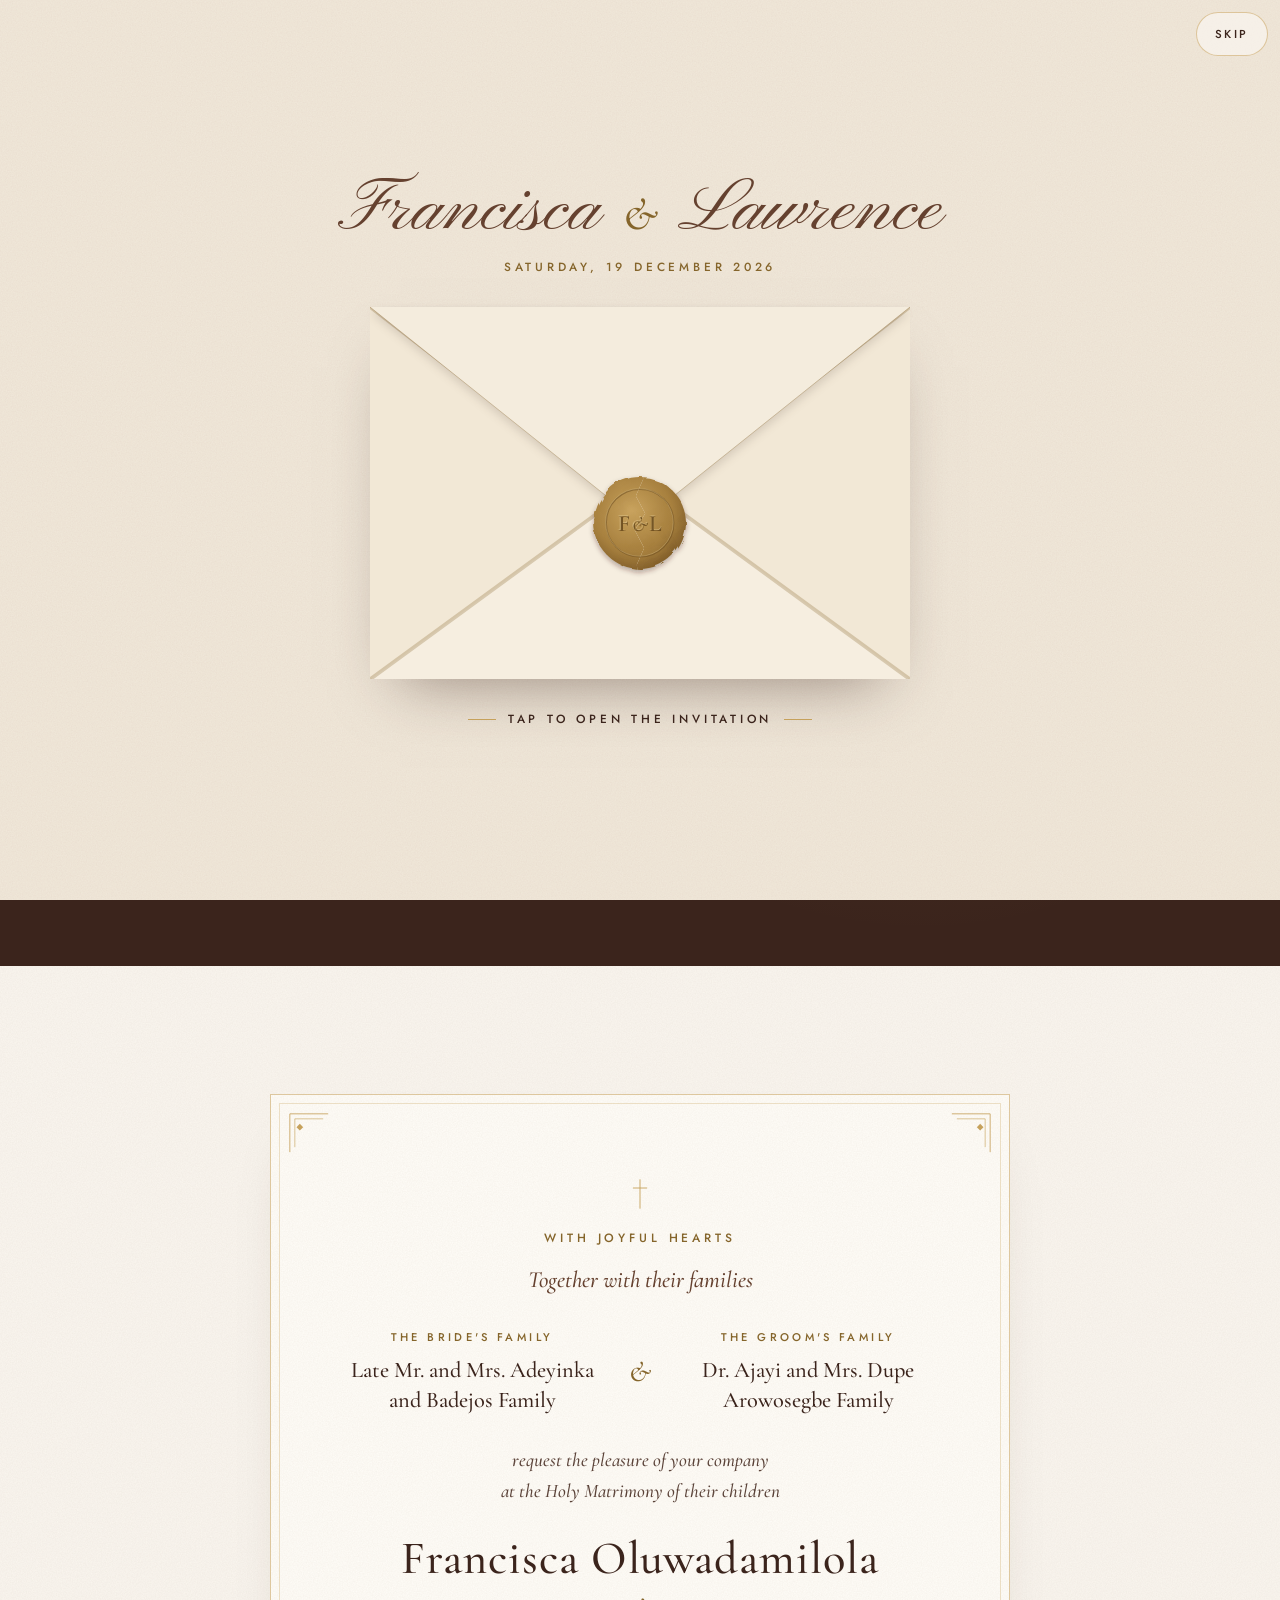
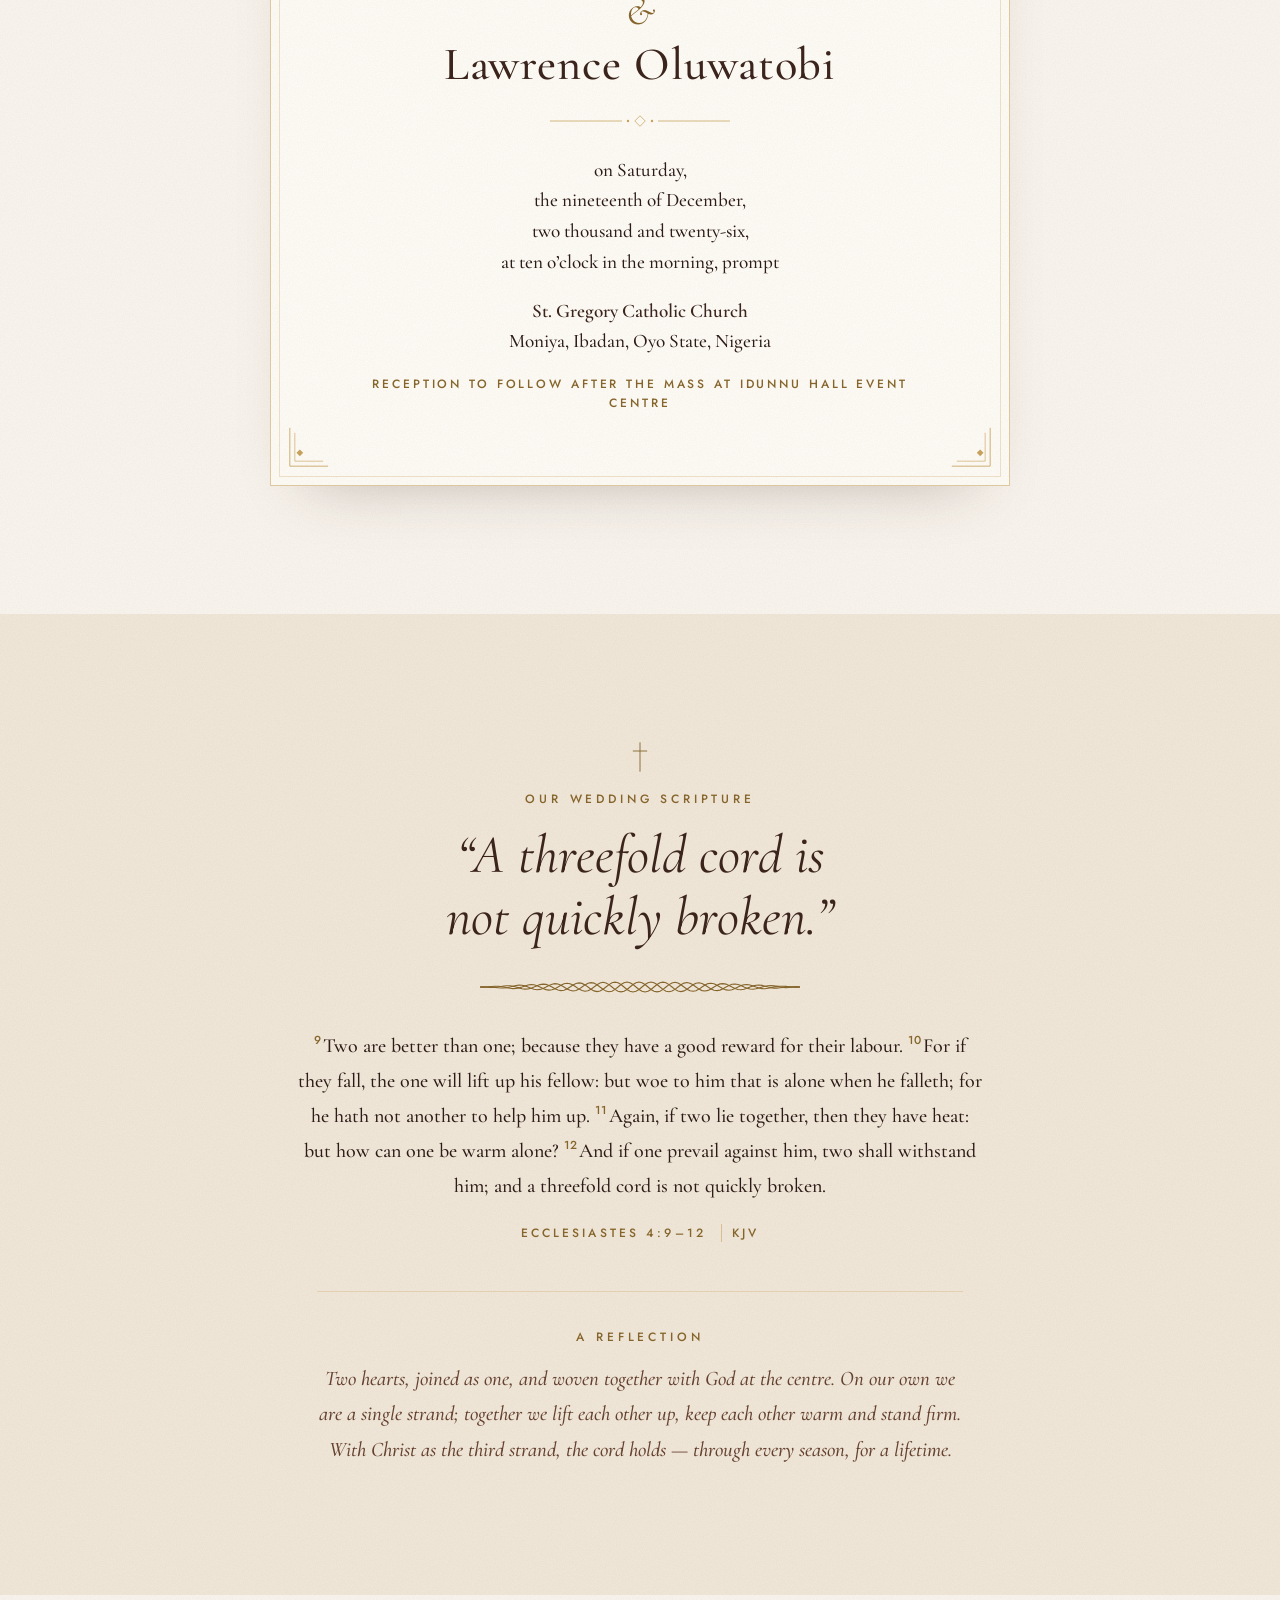
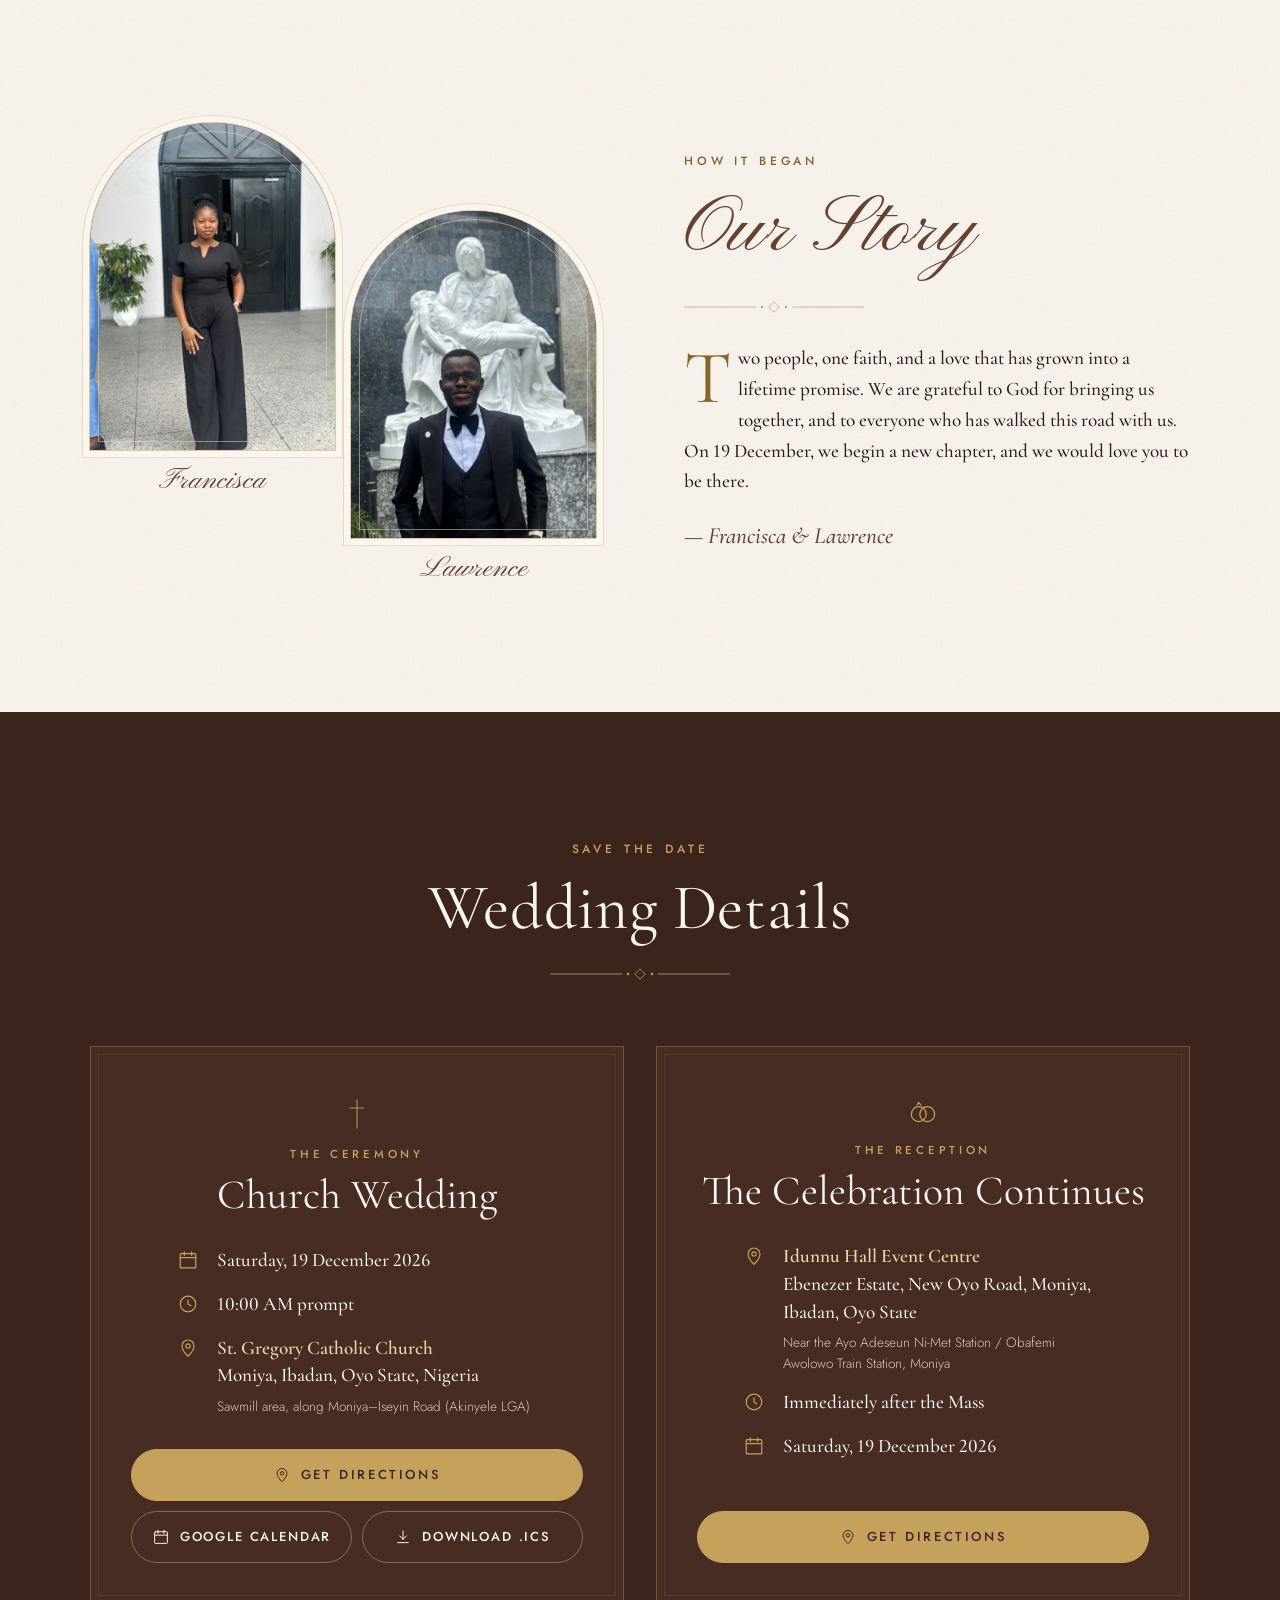
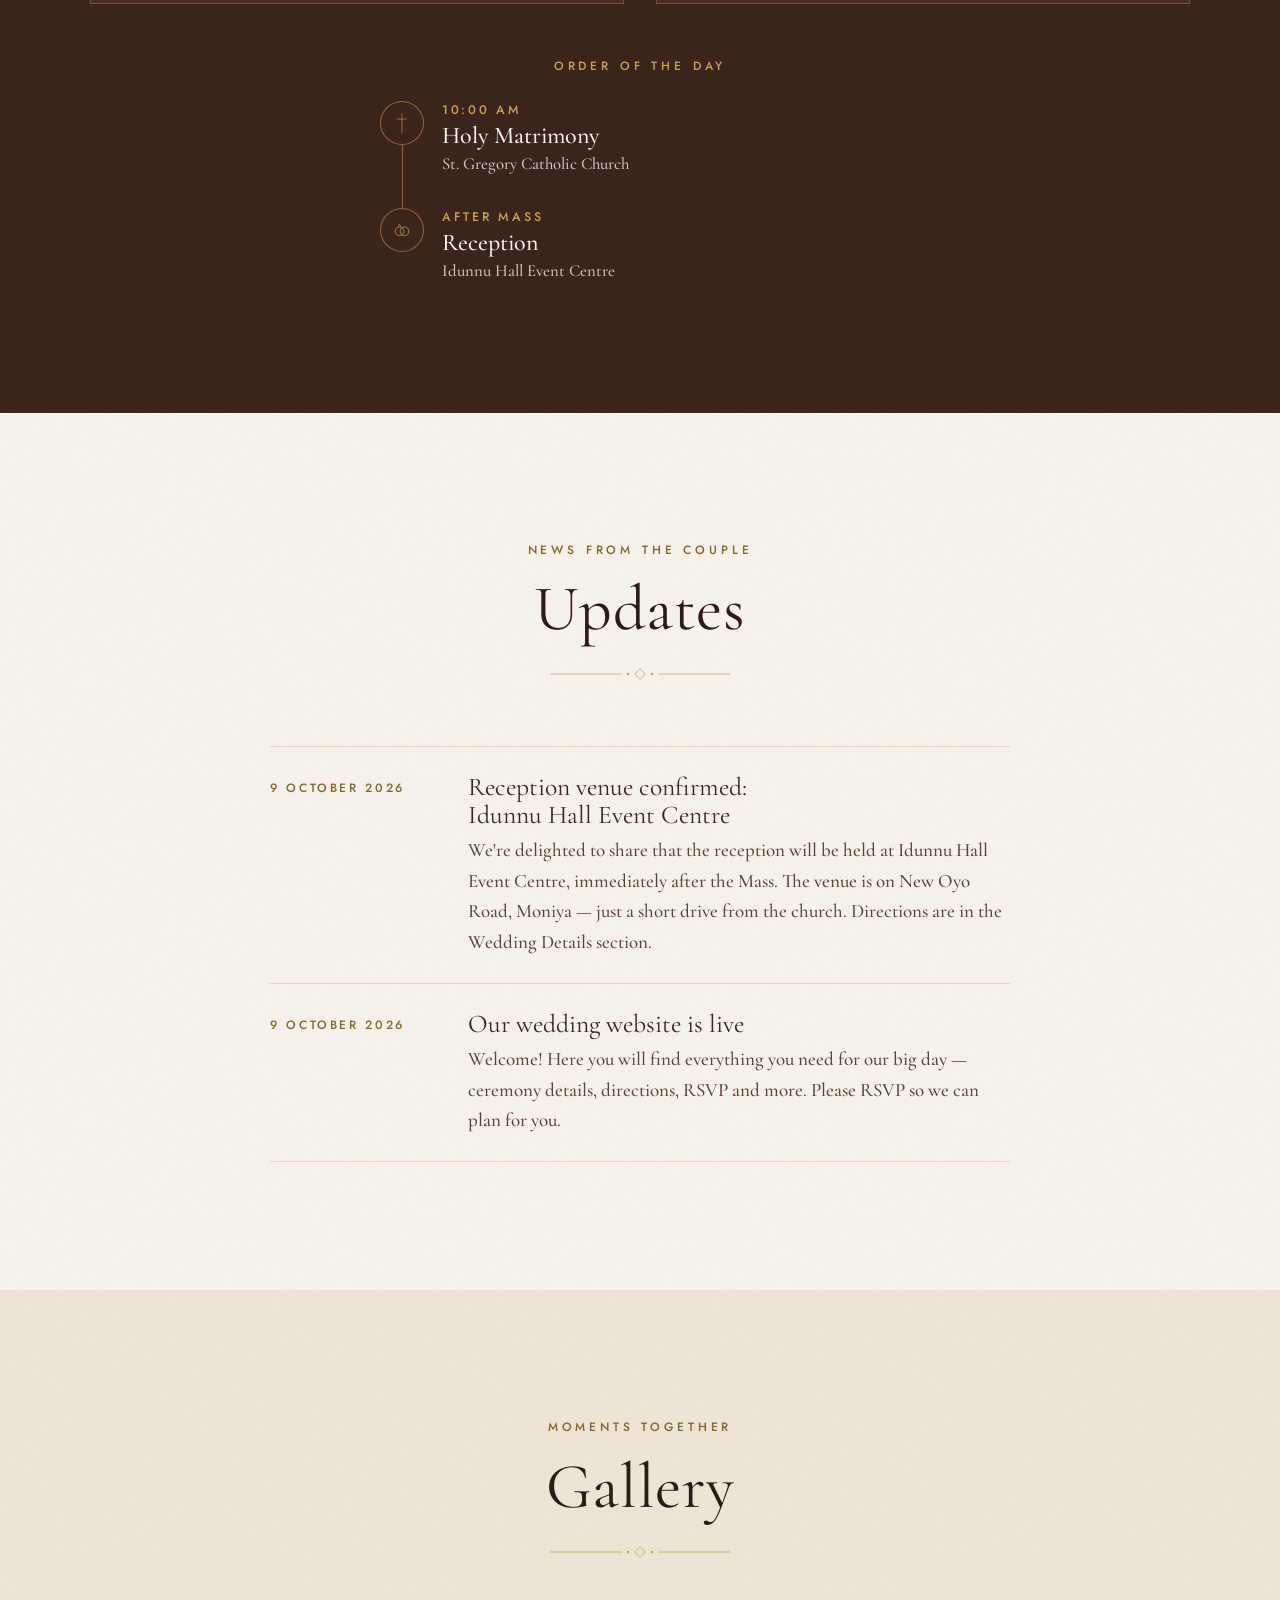
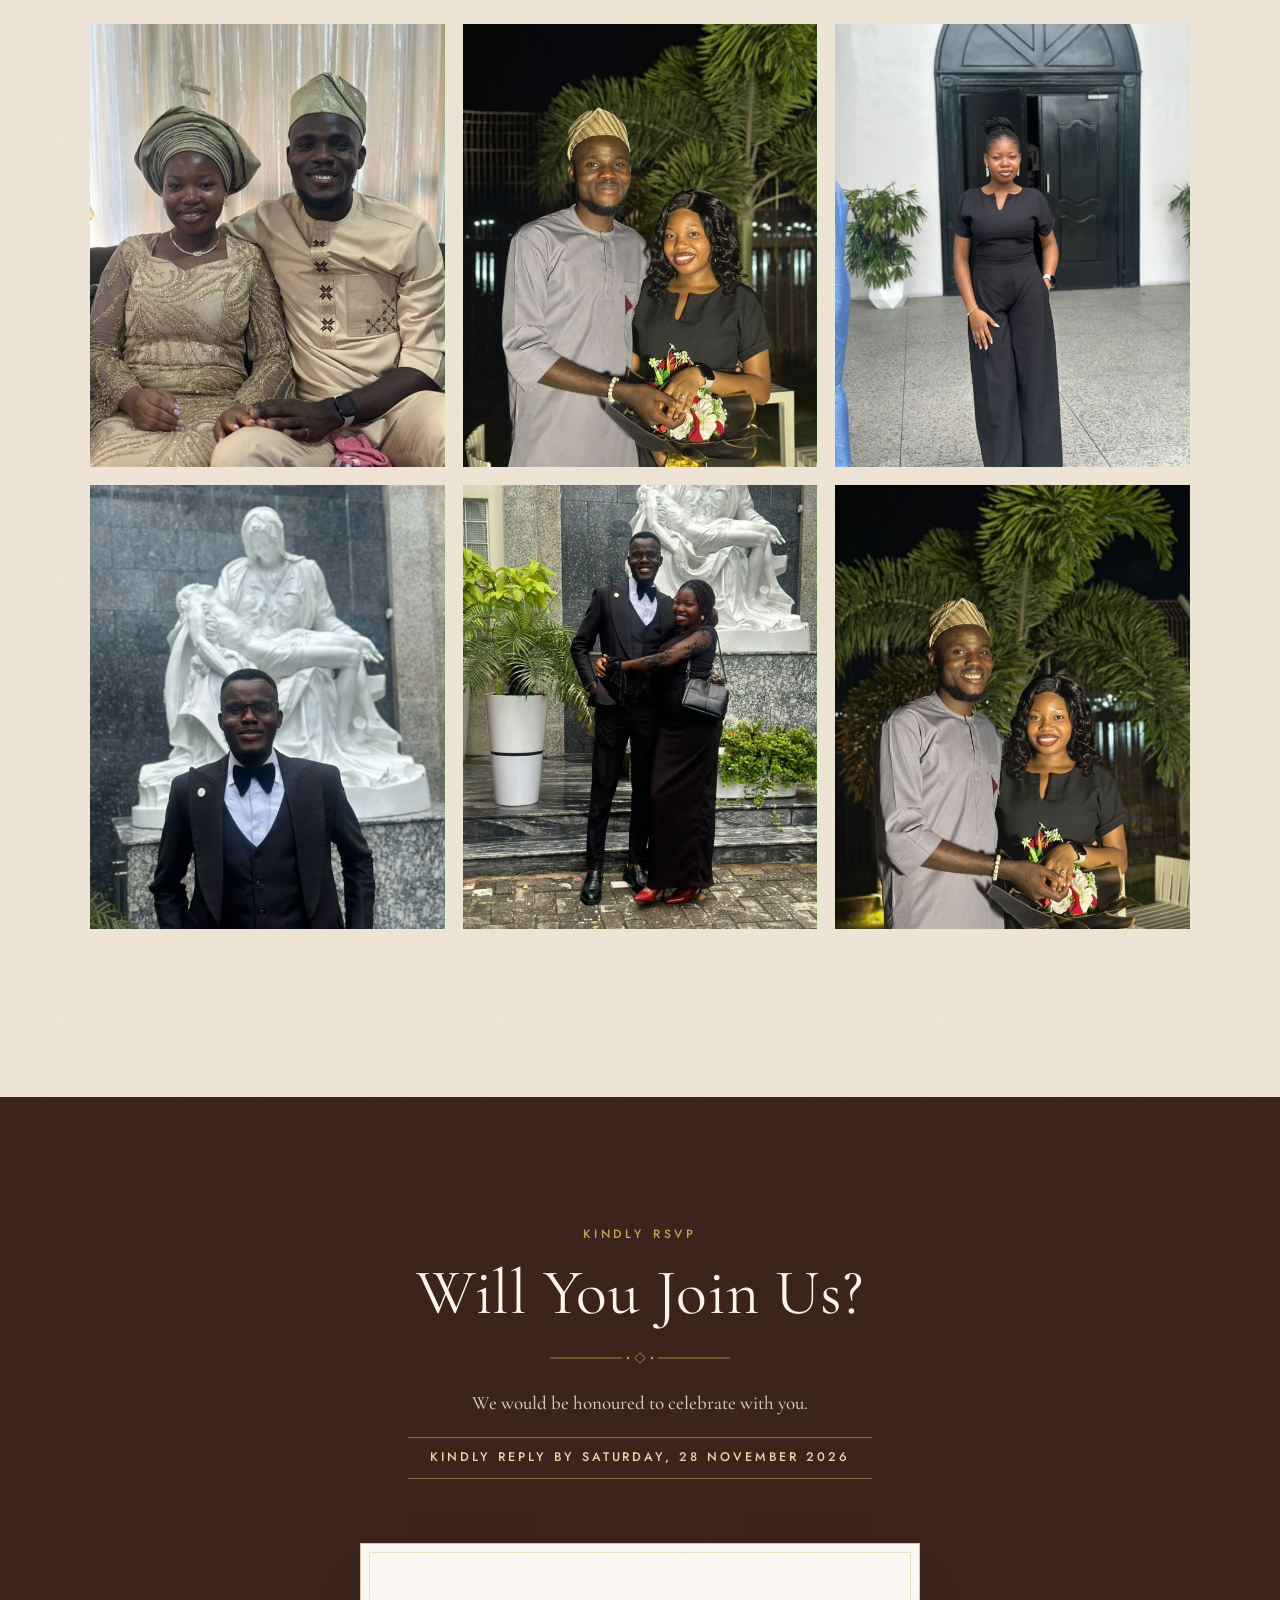
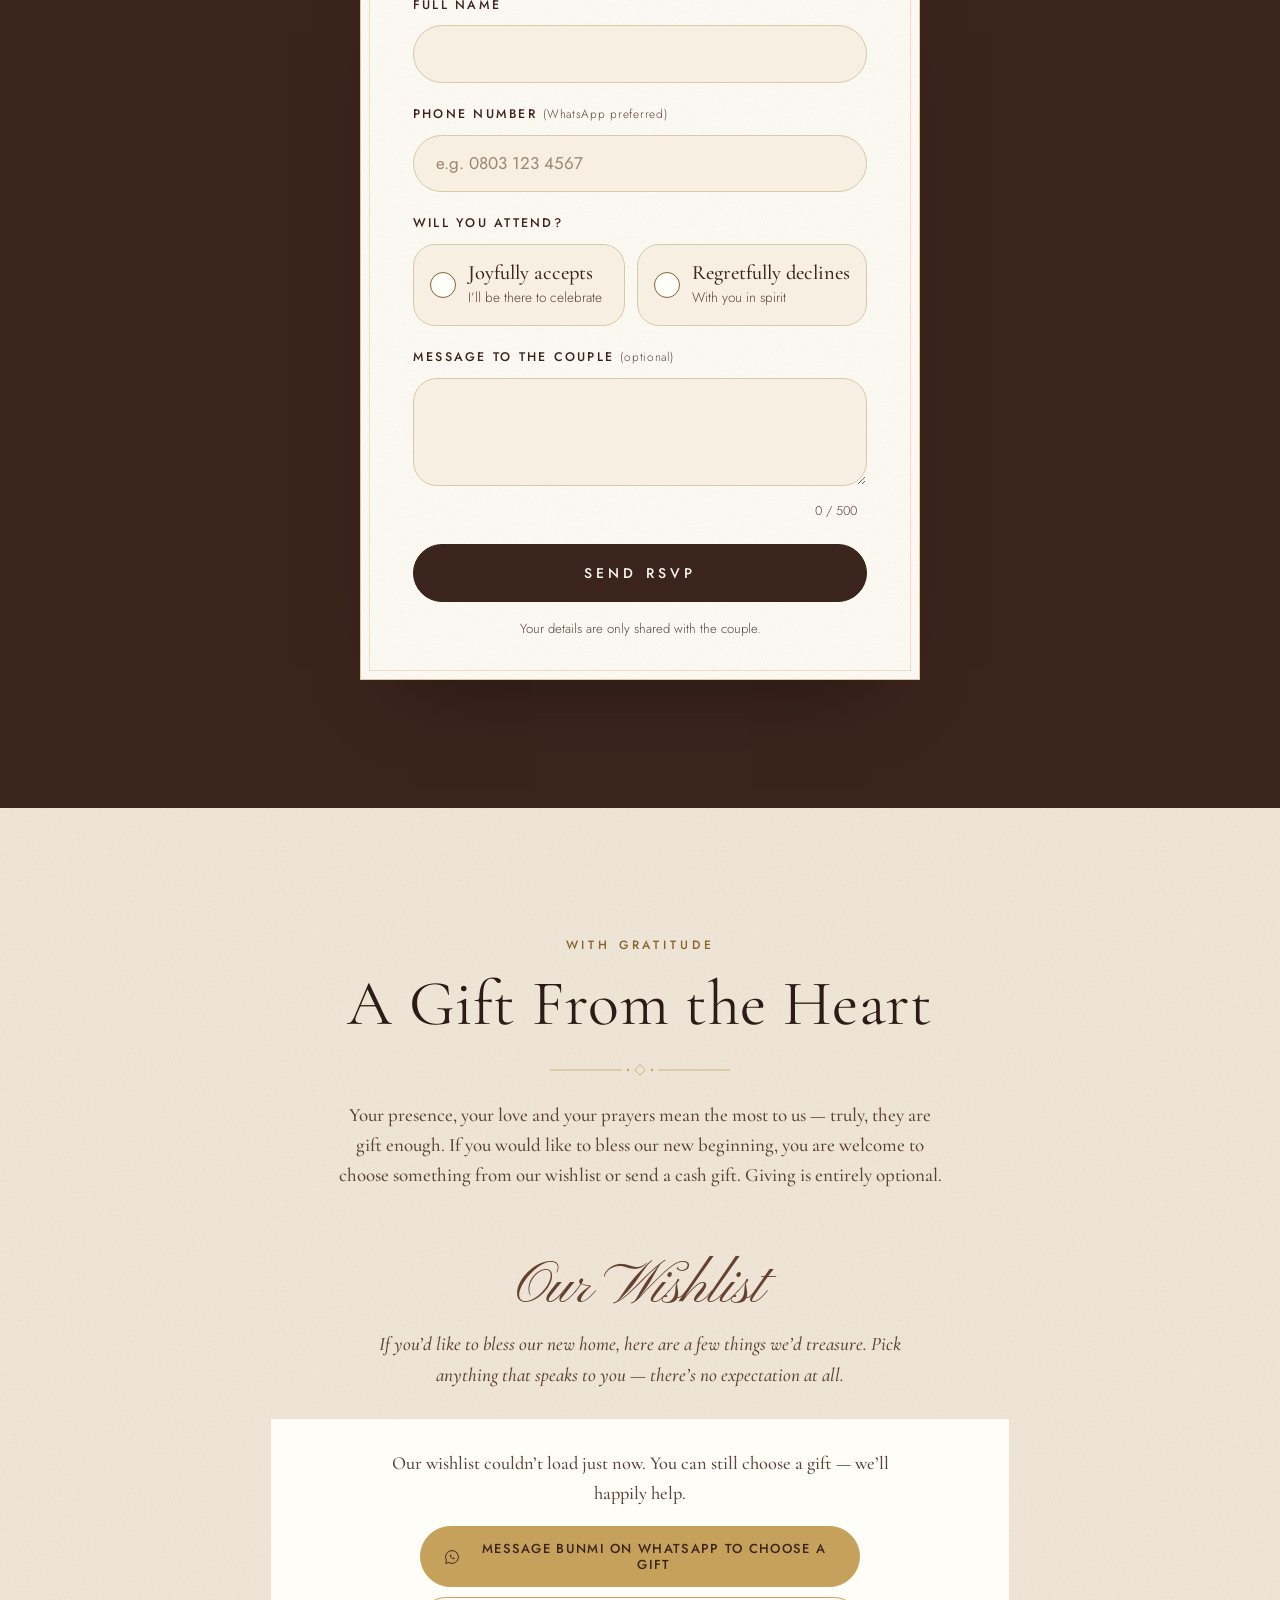
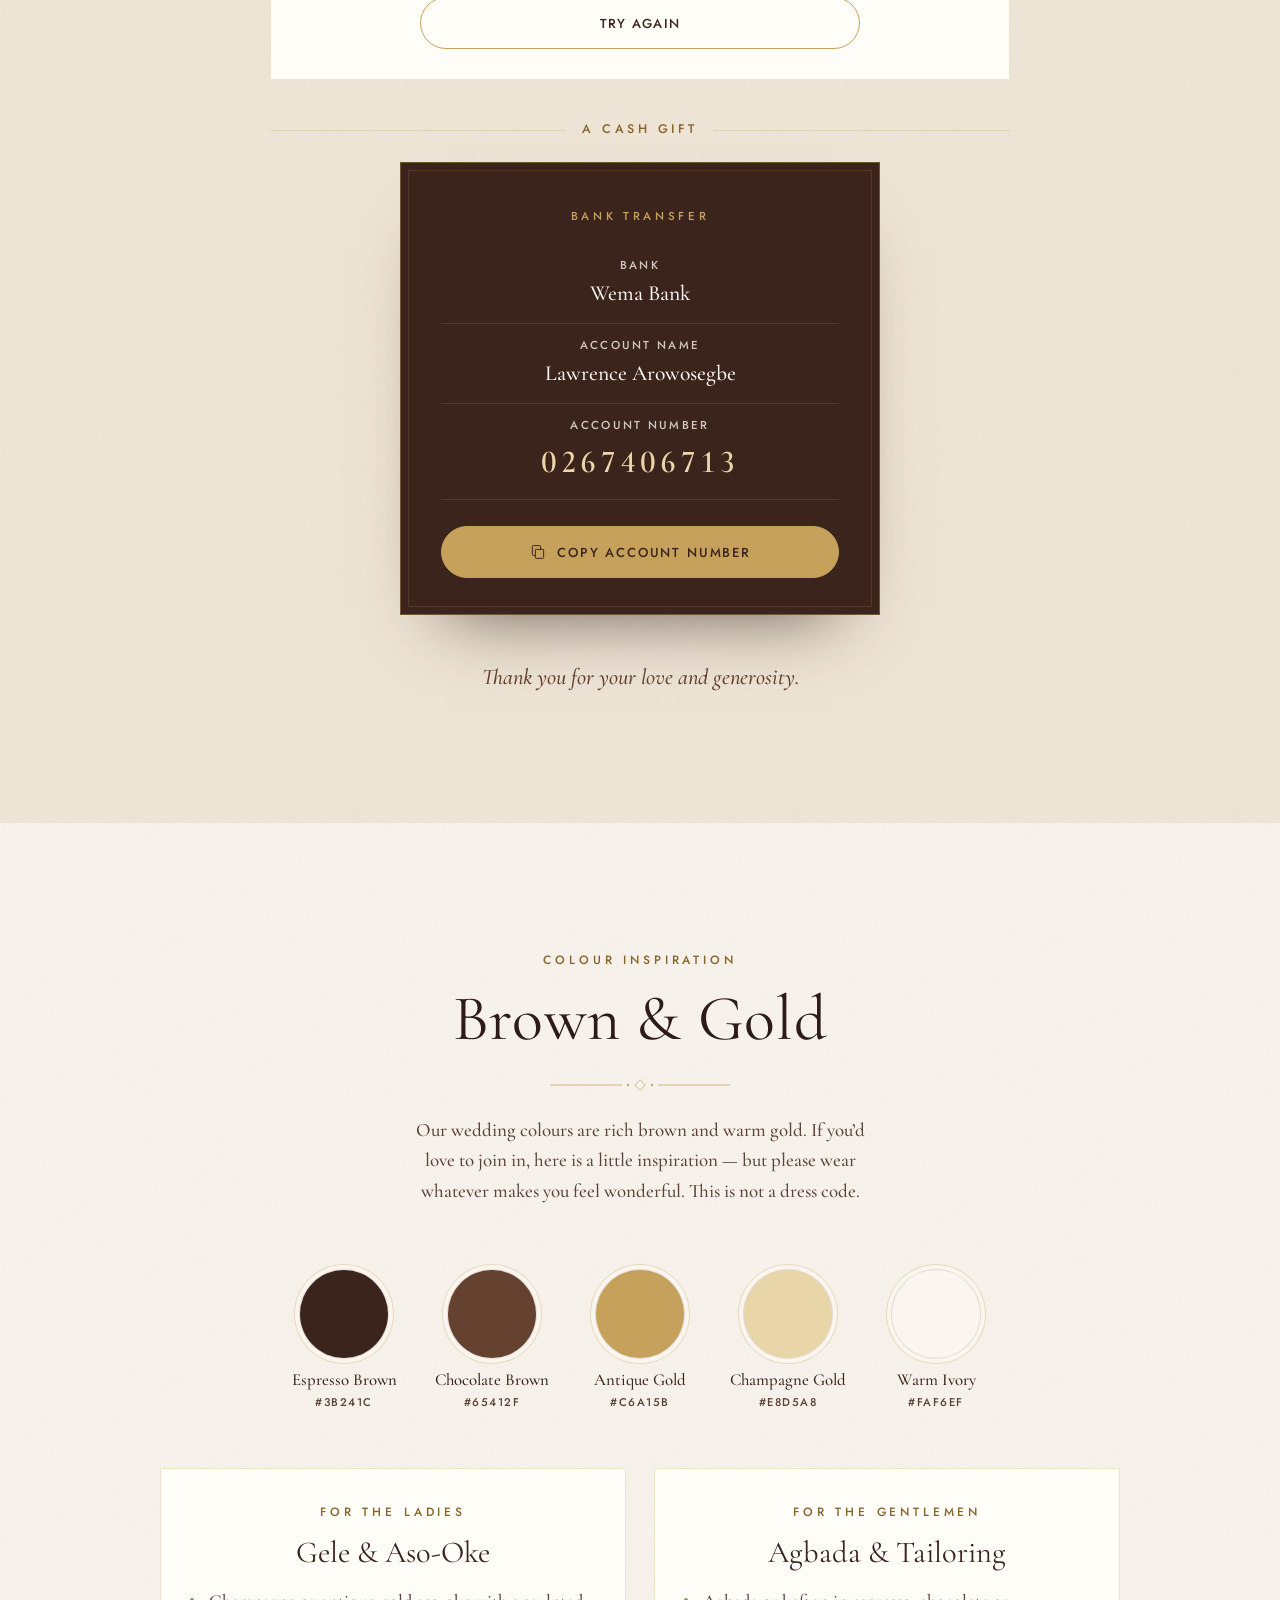
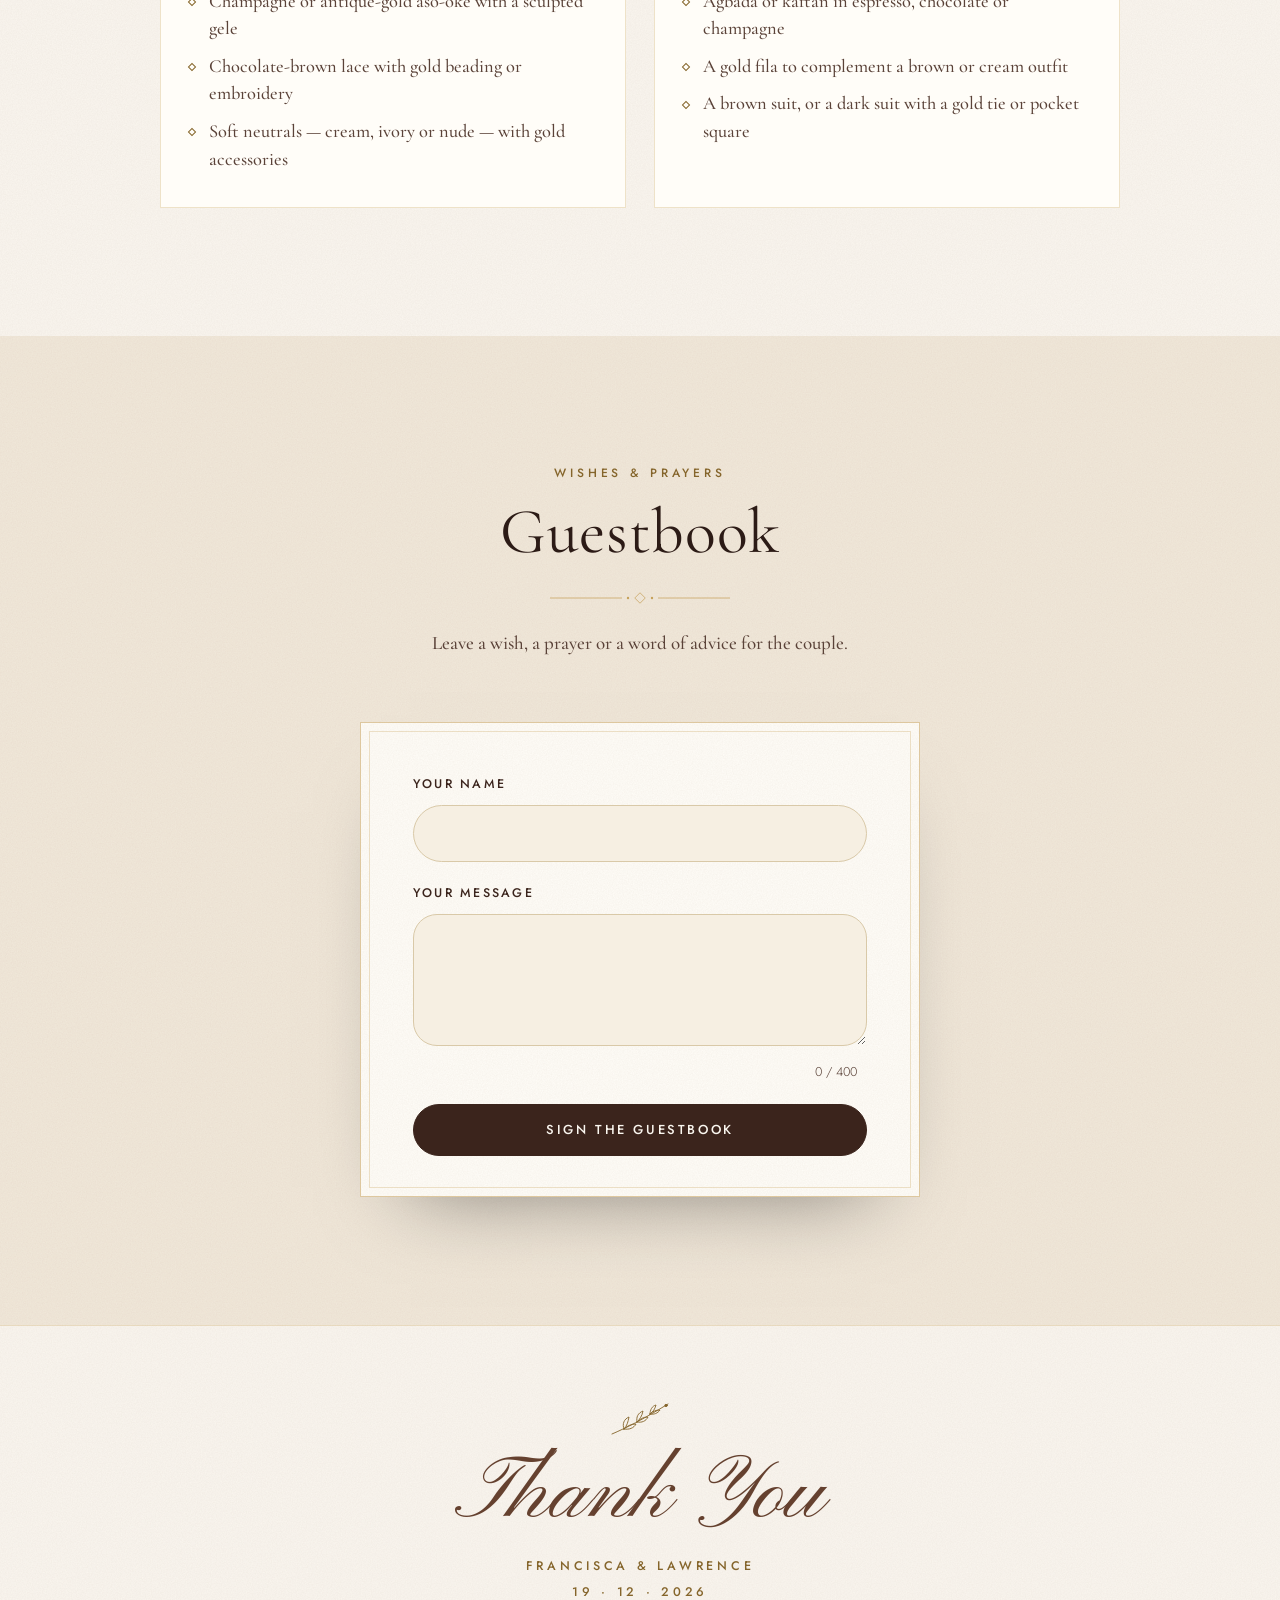
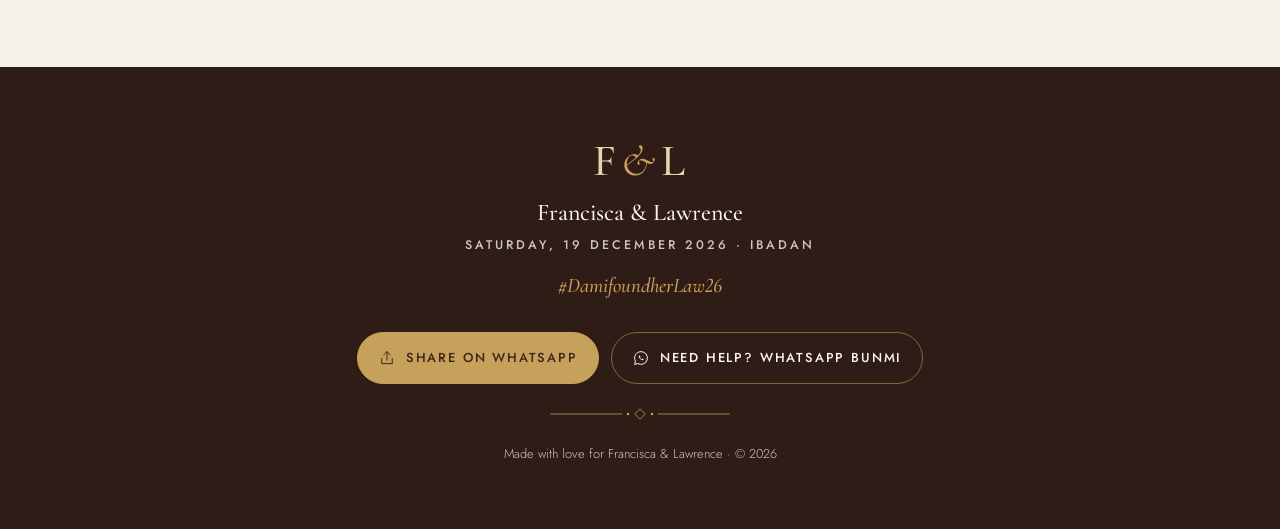
==== site-v1/index.html @ ab5de39e "Francisca & Lawrence wedding website: v1 + v2 sites, Apps Script backend, docs" ====
<!doctype html>
<html lang="en-GB">
<head>
  <meta charset="utf-8">
  <meta name="viewport" content="width=device-width, initial-scale=1, viewport-fit=cover">
  <title>Francisca &amp; Lawrence · 19 December 2026</title>
  <meta name="description" content="Francisca &amp; Lawrence are getting married! Saturday, 19 December 2026, 10:00 AM at St. Gregory Catholic Church, Moniya, Ibadan. RSVP, directions, gifts and updates.">
  <meta name="theme-color" content="#3B241C">
  <meta name="color-scheme" content="light">

  <!-- Social preview (WhatsApp, Facebook, X).
       If you move to a custom domain, replace "https://francisca-and-lawrence.vercel.app" below,
       otherwise WhatsApp cannot load the preview image. -->
  <meta property="og:type" content="website">
  <meta property="og:site_name" content="Francisca &amp; Lawrence">
  <meta property="og:title" content="Francisca &amp; Lawrence · Saturday, 19 December 2026">
  <meta property="og:description" content="Together is a beautiful place to be. Join us at St. Gregory Catholic Church, Moniya, Ibadan · 10:00 AM. Kindly RSVP.">
  <meta property="og:url" content="https://francisca-and-lawrence.vercel.app/">
  <meta property="og:image" content="https://francisca-and-lawrence.vercel.app/assets/og-image.jpg?v=2">
  <meta property="og:image:width" content="1200">
  <meta property="og:image:height" content="630">
  <meta property="og:image:alt" content="Francisca and Lawrence embracing in black formal wear, with their names and wedding date">
  <meta property="og:locale" content="en_GB">
  <meta name="twitter:card" content="summary_large_image">
  <meta name="twitter:title" content="Francisca &amp; Lawrence · Saturday, 19 December 2026">
  <meta name="twitter:description" content="Join us at St. Gregory Catholic Church, Moniya, Ibadan · 10:00 AM.">
  <meta name="twitter:image" content="https://francisca-and-lawrence.vercel.app/assets/og-image.jpg?v=2">

  <link rel="icon" href="assets/favicon.svg" type="image/svg+xml">
  <link rel="apple-touch-icon" href="assets/og-image.jpg">

  <link rel="preconnect" href="https://fonts.googleapis.com">
  <link rel="preconnect" href="https://fonts.gstatic.com" crossorigin>
  <!-- Warm up the RSVP / gift-list backend so the gift list loads fast -->
  <link rel="preconnect" href="https://script.google.com">
  <link rel="preconnect" href="https://script.googleusercontent.com">
  <link rel="stylesheet" href="https://fonts.googleapis.com/css2?family=Cormorant+Garamond:ital,wght@0,400;0,500;0,600;1,400;1,500&family=Jost:wght@300;400;500&family=Pinyon+Script&display=swap">
  <link rel="preload" as="image" href="assets/photos/couple-church.jpg" fetchpriority="high">
  <link rel="stylesheet" href="css/styles.css?v=202610101649">

  <!-- Marks that JavaScript is running so scroll animations only apply when they can finish. -->
  <script>
    (function (d) {
      d.classList.add('js');
      // Cover the page before first paint when the envelope intro will show (same rules as initEnvelope in main.js),
      // so the hero never flashes. Released by main.js, or after 4s as a safety net.
      try {
        if (!matchMedia('(prefers-reduced-motion: reduce)').matches && !(location.hash.length > 1) &&
            !sessionStorage.getItem('fl-v1b-envelope-opened')) {
          d.classList.add('env-pending');
          setTimeout(function () { d.classList.remove('env-pending'); }, 4000);
        }
      } catch (e) { /* storage blocked: let main.js decide */ }
    })(document.documentElement);
  </script>
  <script src="config.js?v=202610101649" defer></script>
  <script src="js/main.js?v=202610101649" defer></script>
</head>
<body>
  <!-- ===== Reusable ornaments & icons (inline SVG sprite) ===== -->
  <svg class="sprite" aria-hidden="true" focusable="false" xmlns="http://www.w3.org/2000/svg">
    <symbol id="orn-divider" viewBox="0 0 240 20">
      <path d="M0 10H96M144 10H240" stroke="currentColor" stroke-width="1" fill="none"/>
      <path d="M120 3l7 7-7 7-7-7z" stroke="currentColor" stroke-width="1" fill="none"/>
      <circle cx="104" cy="10" r="1.6" fill="currentColor"/><circle cx="136" cy="10" r="1.6" fill="currentColor"/>
    </symbol>
    <symbol id="orn-corner" viewBox="0 0 48 48">
      <path d="M1 47V1h46" stroke="currentColor" stroke-width="1" fill="none"/>
      <path d="M7 41V7h34" stroke="currentColor" stroke-width=".75" fill="none"/>
      <path d="M13 13l4 4-4 4-4-4z" fill="currentColor"/>
    </symbol>
    <symbol id="orn-cross" viewBox="0 0 24 40">
      <path d="M12 1v38M3 12h18" stroke="currentColor" stroke-width="1.2" fill="none" stroke-linecap="round"/>
    </symbol>
    <!-- Three gently braided strands: "a threefold cord" -->
    <symbol id="orn-cord" viewBox="0 0 320 20">
      <g fill="none" stroke="currentColor" stroke-width="1.1" stroke-linecap="round">
        <path d="M0 10.0 L3 10.1 L6 10.3 L9 10.4 L12 10.5 L15 10.4 L18 10.0 L21 9.5 L24 9.0 L27 8.7 L30 8.7 L33 9.2 L36 10.0 L39 10.9 L42 11.7 L45 12.1 L48 12.0 L51 11.2 L54 10.0 L57 8.7 L60 7.6 L63 7.1 L66 7.4 L69 8.4 L72 10.0 L75 11.7 L78 13.0 L81 13.6 L84 13.2 L87 11.9 L90 10.0 L93 8.0 L96 6.5 L99 5.9 L102 6.4 L105 7.9 L108 10.0 L111 12.2 L114 13.9 L117 14.6 L120 14.0 L123 12.3 L126 10.0 L129 7.6 L132 5.8 L135 5.1 L138 5.8 L141 7.5 L144 10.0 L147 12.5 L150 14.3 L153 15.0 L156 14.3 L159 12.5 L162 10.0 L165 7.5 L168 5.7 L171 5.0 L174 5.7 L177 7.5 L180 10.0 L183 12.4 L186 14.2 L189 14.8 L192 14.1 L195 12.4 L198 10.0 L201 7.7 L204 6.1 L207 5.5 L210 6.2 L213 7.8 L216 10.0 L219 12.1 L222 13.6 L225 14.0 L228 13.4 L231 11.9 L234 10.0 L237 8.2 L240 6.9 L243 6.6 L246 7.1 L249 8.4 L252 10.0 L255 11.5 L258 12.5 L261 12.7 L264 12.3 L267 11.2 L270 10.0 L273 8.9 L276 8.2 L279 8.0 L282 8.4 L285 9.2 L288 10.0 L291 10.7 L294 11.1 L297 11.1 L300 10.8 L303 10.4 L306 10.0 L309 9.7 L312 9.7 L315 9.8 L318 9.9 L320 10"/>
        <path d="M0 10.0 L3 10.1 L6 10.0 L9 9.8 L12 9.5 L15 9.3 L18 9.2 L21 9.5 L24 10.0 L27 10.7 L30 11.3 L33 11.6 L36 11.5 L39 10.9 L42 10.0 L45 8.9 L48 8.0 L51 7.6 L54 7.8 L57 8.7 L60 10.0 L63 11.4 L66 12.6 L69 13.1 L72 12.8 L75 11.7 L78 10.0 L81 8.2 L84 6.8 L87 6.2 L90 6.7 L93 8.0 L96 10.0 L99 12.1 L102 13.6 L105 14.3 L108 13.8 L111 12.2 L114 10.0 L117 7.7 L120 6.0 L123 5.3 L126 5.9 L129 7.6 L132 10.0 L135 12.4 L138 14.2 L141 14.9 L144 14.3 L147 12.5 L150 10.0 L153 7.5 L156 5.7 L159 5.0 L162 5.7 L165 7.5 L168 10.0 L171 12.5 L174 14.3 L177 14.9 L180 14.2 L183 12.4 L186 10.0 L189 7.6 L192 5.9 L195 5.3 L198 6.0 L201 7.7 L204 10.0 L207 12.2 L210 13.8 L213 14.3 L216 13.7 L219 12.1 L222 10.0 L225 8.0 L228 6.6 L231 6.2 L234 6.8 L237 8.2 L240 10.0 L243 11.7 L246 12.9 L249 13.2 L252 12.7 L255 11.5 L258 10.0 L261 8.6 L264 7.7 L267 7.5 L270 8.0 L273 8.9 L276 10.0 L279 11.0 L282 11.6 L285 11.7 L288 11.3 L291 10.7 L294 10.0 L297 9.4 L300 9.2 L303 9.2 L306 9.4 L309 9.7 L312 10.0 L315 10.1 L318 10.1 L320 10"/>
        <path d="M0 10.0 L3 9.9 L6 9.7 L9 9.8 L12 10.0 L15 10.4 L18 10.8 L21 11.0 L24 11.0 L27 10.7 L30 10.0 L33 9.2 L36 8.5 L39 8.1 L42 8.3 L45 8.9 L48 10.0 L51 11.2 L54 12.2 L57 12.7 L60 12.4 L63 11.4 L66 10.0 L69 8.4 L72 7.2 L75 6.6 L78 7.0 L81 8.2 L84 10.0 L87 11.9 L90 13.3 L93 14.0 L96 13.5 L99 12.1 L102 10.0 L105 7.9 L108 6.2 L111 5.6 L114 6.1 L117 7.7 L120 10.0 L123 12.3 L126 14.1 L129 14.8 L132 14.2 L135 12.4 L138 10.0 L141 7.5 L144 5.7 L147 5.0 L150 5.7 L153 7.5 L156 10.0 L159 12.5 L162 14.3 L165 15.0 L168 14.3 L171 12.5 L174 10.0 L177 7.5 L180 5.8 L183 5.1 L186 5.8 L189 7.6 L192 10.0 L195 12.4 L198 14.0 L201 14.6 L204 13.9 L207 12.2 L210 10.0 L213 7.8 L216 6.3 L219 5.8 L222 6.4 L225 8.0 L228 10.0 L231 11.9 L234 13.2 L237 13.6 L240 13.1 L243 11.7 L246 10.0 L249 8.4 L252 7.3 L255 7.0 L258 7.5 L261 8.6 L264 10.0 L267 11.2 L270 12.0 L273 12.2 L276 11.8 L279 11.0 L282 10.0 L285 9.2 L288 8.7 L291 8.6 L294 8.9 L297 9.4 L300 10.0 L303 10.4 L306 10.6 L309 10.5 L312 10.3 L315 10.1 L318 10.0 L320 10"/>
      </g>
    </symbol>
    <!-- Fine line-art botanical sprig -->
    <symbol id="orn-sprig" viewBox="0 0 64 40">
      <g fill="none" stroke="currentColor" stroke-width=".9" stroke-linecap="round">
        <path d="M4 36C18 30 34 22 60 6"/>
        <path d="M16 31c-2-5 0-10 5-12-1 5-2 9-5 12z"/><path d="M16 31c5 1 10-1 12-5-5 0-9 2-12 5z"/>
        <path d="M29 24c-1-5 1-9 6-11-1 5-3 8-6 11z"/><path d="M29 24c5 1 9-1 11-5-5 0-8 2-11 5z"/>
        <path d="M42 16c0-4 2-8 6-9-1 4-3 7-6 9z"/><path d="M42 16c4 1 8-1 10-4-4 0-7 1-10 4z"/>
        <circle cx="58" cy="7.5" r="1.2" fill="currentColor"/>
      </g>
    </symbol>
    <symbol id="i-calendar" viewBox="0 0 24 24"><g fill="none" stroke="currentColor" stroke-width="1.3" stroke-linecap="round"><rect x="3.5" y="5" width="17" height="15.5" rx="1"/><path d="M3.5 9.5h17M8 3v4M16 3v4"/></g></symbol>
    <symbol id="i-clock" viewBox="0 0 24 24"><g fill="none" stroke="currentColor" stroke-width="1.3" stroke-linecap="round"><circle cx="12" cy="12" r="8.5"/><path d="M12 7.5V12l3 2"/></g></symbol>
    <symbol id="i-pin" viewBox="0 0 24 24"><g fill="none" stroke="currentColor" stroke-width="1.3"><path d="M12 21s-6.5-6.2-6.5-11.2a6.5 6.5 0 0 1 13 0C18.5 14.8 12 21 12 21z"/><circle cx="12" cy="9.8" r="2.3"/></g></symbol>
    <symbol id="i-download" viewBox="0 0 24 24"><g fill="none" stroke="currentColor" stroke-width="1.3" stroke-linecap="round" stroke-linejoin="round"><path d="M12 4v11M7.5 10.5 12 15l4.5-4.5M5 19.5h14"/></g></symbol>
    <symbol id="i-copy" viewBox="0 0 24 24"><g fill="none" stroke="currentColor" stroke-width="1.3"><rect x="8.5" y="8.5" width="11" height="12" rx="1"/><path d="M15.5 8.5V4.5a1 1 0 0 0-1-1h-9a1 1 0 0 0-1 1v11a1 1 0 0 0 1 1h3"/></g></symbol>
    <symbol id="i-chat" viewBox="0 0 24 24"><g fill="none" stroke="currentColor" stroke-width="1.3" stroke-linejoin="round"><path d="M12 3.5a8.5 8.5 0 0 0-7.4 12.7L3.5 20.5l4.4-1.1A8.5 8.5 0 1 0 12 3.5z"/><path d="M9 9.2c.2 2.6 2.6 5.3 5.6 5.8l1-1.2-1.6-1-1 .8c-1-.5-1.9-1.4-2.4-2.4l.8-1-1-1.6z" fill="currentColor" stroke="none"/></g></symbol>
    <symbol id="i-share" viewBox="0 0 24 24"><g fill="none" stroke="currentColor" stroke-width="1.3" stroke-linecap="round" stroke-linejoin="round"><path d="M12 15V3.5M7.5 8 12 3.5 16.5 8M5 12.5v7h14v-7"/></g></symbol>
    <symbol id="i-close" viewBox="0 0 24 24"><path d="M5 5l14 14M19 5 5 19" stroke="currentColor" stroke-width="1.4" stroke-linecap="round"/></symbol>
    <symbol id="i-prev" viewBox="0 0 24 24"><path d="M15 4.5 7.5 12l7.5 7.5" fill="none" stroke="currentColor" stroke-width="1.4" stroke-linecap="round" stroke-linejoin="round"/></symbol>
    <symbol id="i-next" viewBox="0 0 24 24"><path d="M9 4.5 16.5 12 9 19.5" fill="none" stroke="currentColor" stroke-width="1.4" stroke-linecap="round" stroke-linejoin="round"/></symbol>
    <symbol id="i-check" viewBox="0 0 24 24"><path d="M5 12.5 10 17.5 19.5 7" fill="none" stroke="currentColor" stroke-width="1.5" stroke-linecap="round" stroke-linejoin="round"/></symbol>
    <symbol id="i-heart" viewBox="0 0 24 24"><path d="M12 20s-7.5-4.6-7.5-10.2A4.3 4.3 0 0 1 12 7.2a4.3 4.3 0 0 1 7.5 2.6C19.5 15.4 12 20 12 20z" fill="none" stroke="currentColor" stroke-width="1.3" stroke-linejoin="round"/></symbol>
    <symbol id="i-rings" viewBox="0 0 32 24"><g fill="none" stroke="currentColor" stroke-width="1.2"><circle cx="12" cy="14" r="7"/><circle cx="20" cy="14" r="7"/><path d="M10 5.5 12 3l2 2.5"/></g></symbol>
  </svg>

  <a class="skip-link" href="#main">Skip to main content</a>

  <!-- ===================== HEADER ===================== -->
  <header class="site-header" data-header>
    <div class="site-header__inner">
      <a class="monogram" href="#home" aria-label="Francisca and Lawrence — back to top">F<span class="monogram__amp">&amp;</span>L</a>
      <nav class="desktop-nav" aria-label="Main">
        <ul>
          <li><a href="#invitation">Invitation</a></li>
          <li><a href="#story">Our Story</a></li>
          <li><a href="#details">Details</a></li>
          <li><a href="#gallery">Gallery</a></li>
          <li><a href="#gifts">Gifts</a></li>
          <li><a href="#guestbook">Guestbook</a></li>
        </ul>
      </nav>
      <a class="btn btn--gold btn--sm header-rsvp" href="#rsvp">RSVP</a>
      <button class="menu-toggle" type="button" aria-expanded="false" aria-controls="mobile-menu" data-menu-toggle>
        <span class="menu-toggle__label">Menu</span>
        <span class="menu-toggle__icon" aria-hidden="true"><span></span><span></span></span>
      </button>
    </div>
  </header>

  <!-- Full-screen mobile menu -->
  <div class="mobile-menu" id="mobile-menu" data-mobile-menu aria-hidden="true">
    <nav class="mobile-menu__nav" aria-label="Mobile">
      <ol>
        <li><a href="#home"><span class="num">01</span>Welcome</a></li>
        <li><a href="#invitation"><span class="num">02</span>Invitation</a></li>
        <li><a href="#story"><span class="num">03</span>Our Story</a></li>
        <li><a href="#details"><span class="num">04</span>Wedding Details</a></li>
        <li><a href="#updates"><span class="num">05</span>Updates</a></li>
        <li><a href="#gallery"><span class="num">06</span>Gallery</a></li>
        <li><a href="#rsvp"><span class="num">07</span>RSVP</a></li>
        <li><a href="#gifts"><span class="num">08</span>Gifts &amp; Registry</a></li>
        <li><a href="#colours"><span class="num">09</span>Colours</a></li>
        <li><a href="#guestbook"><span class="num">10</span>Guestbook</a></li>
      </ol>
    </nav>
    <div class="mobile-menu__foot">
      <p>Saturday, 19 December 2026 · 10:00 AM</p>
      <p>St. Gregory Catholic Church, Moniya, Ibadan</p>
    </div>
  </div>

  <main id="main">

    <!-- ===================== HERO ===================== -->
    <section class="hero" id="home" aria-labelledby="hero-title">
      <div class="hero__inner">
        <div class="hero__media">
          <div class="arch-frame">
            <div class="arch">
              <img src="assets/photos/couple-church.jpg" width="810" height="1080"
                   alt="Francisca and Lawrence smiling and embracing in black formal wear, with a white Pietà statue behind them"
                   fetchpriority="high" decoding="async">
            </div>
          </div>
        </div>

        <div class="hero__text">
          <p class="eyebrow eyebrow--light hero__eyebrow">The wedding of</p>
          <h1 class="hero__names" id="hero-title">
            <span class="hero__name" data-config="couple.brideFirst">Francisca</span>
            <span class="hero__amp" aria-label="and">&amp;</span>
            <span class="hero__name" data-config="couple.groomFirst">Lawrence</span>
          </h1>
          <p class="hero__tagline" data-config="couple.tagline">Together Is a Beautiful Place to Be</p>
          <svg class="ornament hero__ornament" aria-hidden="true"><use href="#orn-divider"/></svg>
          <ul class="hero__meta">
            <li data-config="wedding.dateLabel">Saturday, 19 December 2026</li>
            <li><span data-config="church.name">St. Gregory Catholic Church</span>, <span data-config="church.shortAddress">Moniya, Ibadan</span></li>
            <li>10:00 AM</li>
          </ul>
          <div class="hero__actions">
            <a class="btn btn--gold" href="#rsvp">RSVP Now</a>
            <a class="btn btn--outline-light" href="#details">View Wedding Details</a>
          </div>

          <div class="countdown" data-countdown hidden>
            <p class="countdown__label">Counting down to “I do”</p>
            <div class="countdown__grid" role="timer" aria-live="off" data-cd-grid>
              <div class="countdown__unit"><span data-cd="days">00</span><small>Days</small></div>
              <span class="countdown__sep" aria-hidden="true">:</span>
              <div class="countdown__unit"><span data-cd="hours">00</span><small>Hours</small></div>
              <span class="countdown__sep" aria-hidden="true">:</span>
              <div class="countdown__unit"><span data-cd="mins">00</span><small>Minutes</small></div>
              <span class="countdown__sep" aria-hidden="true">:</span>
              <div class="countdown__unit"><span data-cd="secs">00</span><small>Seconds</small></div>
            </div>
            <p class="countdown__done" data-cd-done hidden></p>
          </div>
        </div>
      </div>
    </section>

    <!-- ===================== FORMAL INVITATION ===================== -->
    <section class="section section--ivory" id="invitation" aria-labelledby="invite-title">
      <div class="container container--narrow">
        <article class="invite reveal">
          <svg class="invite__corner invite__corner--tl" aria-hidden="true"><use href="#orn-corner"/></svg>
          <svg class="invite__corner invite__corner--tr" aria-hidden="true"><use href="#orn-corner"/></svg>
          <svg class="invite__corner invite__corner--bl" aria-hidden="true"><use href="#orn-corner"/></svg>
          <svg class="invite__corner invite__corner--br" aria-hidden="true"><use href="#orn-corner"/></svg>

          <svg class="invite__cross" aria-hidden="true"><use href="#orn-cross"/></svg>
          <p class="eyebrow">With joyful hearts</p>
          <p class="invite__lead">Together with their families</p>

          <div class="invite__families">
            <div class="invite__family">
              <p class="invite__family-label" data-config="families.bride.label">The Bride's Family</p>
              <p class="invite__family-name" data-config="families.bride.name">Late Mr. and Mrs. Adeyinka and Badejos Family</p>
            </div>
            <span class="invite__and" aria-hidden="true">&amp;</span>
            <div class="invite__family">
              <p class="invite__family-label" data-config="families.groom.label">The Groom's Family</p>
              <p class="invite__family-name" data-config="families.groom.name">Dr. Ajayi and Mrs. Dupe Arowosegbe Family</p>
            </div>
          </div>

          <p class="invite__request">request the pleasure of your company<br>at the Holy Matrimony of their children</p>

          <h2 class="invite__couple" id="invite-title">
            <span data-config="couple.brideFull">Francisca Oluwadamilola</span>
            <span class="invite__couple-amp" aria-label="and">&amp;</span>
            <span data-config="couple.groomFull">Lawrence Oluwatobi</span>
          </h2>

          <svg class="ornament" aria-hidden="true"><use href="#orn-divider"/></svg>

          <p class="invite__when">
            on Saturday,<br>
            the nineteenth of December,<br>
            two thousand and twenty-six,<br>
            at ten o’clock in the morning, prompt
          </p>
          <p class="invite__where">
            <strong data-config="church.name">St. Gregory Catholic Church</strong><br>
            <span data-config="church.address">Moniya, Ibadan, Oyo State, Nigeria</span>
          </p>
          <p class="invite__reception" data-invite-reception>Reception to follow after the Mass at Idunnu Hall Event Centre</p>
        </article>
      </div>
    </section>

    <!-- ===================== SCRIPTURE ===================== -->
    <section class="section section--cream scripture" id="scripture" aria-labelledby="scripture-title">
      <div class="container container--narrow">
        <div class="scripture__inner reveal">
          <svg class="scripture__cross" aria-hidden="true"><use href="#orn-cross"/></svg>
          <p class="eyebrow">Our wedding scripture</p>
          <h2 class="scripture__title" id="scripture-title">“A threefold cord is not quickly broken.”</h2>
          <svg class="scripture__cord" aria-hidden="true"><use href="#orn-cord"/></svg>

          <blockquote class="scripture__text">
            <p><sup>9</sup>Two are better than one; because they have a good reward for their labour. <sup>10</sup>For if they fall, the one will lift up his fellow: but woe to him that is alone when he falleth; for he hath not another to help him up. <sup>11</sup>Again, if two lie together, then they have heat: but how can one be warm alone? <sup>12</sup>And if one prevail against him, two shall withstand him; and a threefold cord is not quickly broken.</p>
            <footer><cite>Ecclesiastes 4:9–12</cite> <span class="scripture__version">KJV</span></footer>
          </blockquote>

          <div class="scripture__reflection">
            <p class="eyebrow">A reflection</p>
            <p>Two hearts, joined as one, and woven together with God at the centre. On our own we are a single strand; together we lift each other up, keep each other warm and stand firm. With Christ as the third strand, the cord holds — through every season, for a lifetime.</p>
          </div>
        </div>
      </div>
    </section>

    <!-- ===================== OUR STORY ===================== -->
    <section class="section section--ivory story" id="story" aria-labelledby="story-title">
      <div class="container story__grid">
        <div class="story__portraits">
          <figure class="portrait reveal">
            <div class="arch arch--soft">
              <img src="assets/photos/thumbs/francisca.jpg" width="600" height="800" loading="lazy" decoding="async"
                   alt="Francisca in an elegant black jumpsuit before tall arched black doors" style="object-position:47% 28%">
            </div>
            <figcaption>Francisca</figcaption>
          </figure>
          <figure class="portrait portrait--offset reveal">
            <div class="arch arch--soft">
              <img src="assets/photos/thumbs/lawrence.jpg" width="600" height="800" loading="lazy" decoding="async"
                   alt="Lawrence in a black tuxedo and bow tie before a white Pietà statue" style="object-position:48% 52%">
            </div>
            <figcaption>Lawrence</figcaption>
          </figure>
        </div>
        <div class="story__text reveal">
          <p class="eyebrow">How it began</p>
          <h2 class="section-title section-title--script" id="story-title" data-config="story.title">Our Story</h2>
          <svg class="ornament ornament--left" aria-hidden="true"><use href="#orn-divider"/></svg>
          <div class="story__body prose" data-story>
            <!-- Filled from CONFIG.story.paragraphs -->
            <p>Two people, one faith, and a love that has grown into a lifetime promise. We are grateful to God for bringing us together, and to everyone who has walked this road with us. On 19 December, we begin a new chapter, and we would love you to be there.</p>
          </div>
          <p class="story__sign">— <span data-config="couple.brideFirst">Francisca</span> &amp; <span data-config="couple.groomFirst">Lawrence</span></p>
        </div>
      </div>
    </section>

    <!-- ===================== WEDDING DETAILS ===================== -->
    <section class="section section--espresso details" id="details" aria-labelledby="details-title">
      <div class="container">
        <header class="section-head reveal">
          <p class="eyebrow eyebrow--light">Save the date</p>
          <h2 class="section-title" id="details-title">Wedding Details</h2>
          <svg class="ornament" aria-hidden="true"><use href="#orn-divider"/></svg>
        </header>

        <div class="details__grid">
          <!-- Church ceremony -->
          <article class="event-card reveal" aria-labelledby="church-title">
            <svg class="event-card__icon" aria-hidden="true"><use href="#orn-cross"/></svg>
            <p class="event-card__kicker">The Ceremony</p>
            <h3 class="event-card__title" id="church-title">Church Wedding</h3>
            <ul class="event-card__facts">
              <li><svg aria-hidden="true"><use href="#i-calendar"/></svg><span data-config="wedding.dateLabel">Saturday, 19 December 2026</span></li>
              <li><svg aria-hidden="true"><use href="#i-clock"/></svg><span data-config="wedding.timeLabel">10:00 AM prompt</span></li>
              <li><svg aria-hidden="true"><use href="#i-pin"/></svg><span><strong data-config="church.name">St. Gregory Catholic Church</strong><br><span data-config="church.address">Moniya, Ibadan, Oyo State, Nigeria</span><small class="event-card__note" data-config="church.directionsNote">Sawmill area, along Moniya–Iseyin Road (Akinyele LGA)</small></span></li>
            </ul>
            <div class="event-card__actions">
              <a class="btn btn--gold btn--block" data-church-directions target="_blank" rel="noopener"
                 href="https://www.google.com/maps/search/?api=1&amp;query=St+Gregory+Catholic+Church%2C+Moniya%2C+Ibadan%2C+Oyo+State%2C+Nigeria">
                <svg aria-hidden="true"><use href="#i-pin"/></svg>Get Directions</a>
              <div class="btn-pair">
                <a class="btn btn--outline-light" data-gcal target="_blank" rel="noopener"
                   href="https://calendar.google.com/calendar/render?action=TEMPLATE&amp;text=Wedding%20of%20Francisca%20%26%20Lawrence&amp;dates=20261219T090000Z%2F20261219T120000Z&amp;details=Church%20wedding%20ceremony%20%E2%80%94%2010%3A00%20AM%20prompt.&amp;location=St.%20Gregory%20Catholic%20Church%2C%20Moniya%2C%20Ibadan%2C%20Oyo%20State%2C%20Nigeria&amp;ctz=Africa%2FLagos">
                  <svg aria-hidden="true"><use href="#i-calendar"/></svg>Google Calendar</a>
                <a class="btn btn--outline-light" href="wedding.ics" download="Francisca-and-Lawrence-Wedding.ics">
                  <svg aria-hidden="true"><use href="#i-download"/></svg>Download .ics</a>
              </div>
            </div>
          </article>

          <!-- Reception (rendered from CONFIG.reception) -->
          <article class="event-card event-card--reception reveal" aria-labelledby="reception-title" data-reception>
            <svg class="event-card__icon event-card__icon--rings" aria-hidden="true"><use href="#i-rings"/></svg>
            <p class="event-card__kicker">The Reception</p>
            <h3 class="event-card__title" id="reception-title">The Celebration Continues</h3>
            <div data-reception-body>
              <ul class="event-card__facts">
                <li><svg aria-hidden="true"><use href="#i-pin"/></svg><span><strong>Idunnu Hall Event Centre</strong><br>Ebenezer Estate, New Oyo Road, Moniya, Ibadan, Oyo State<small class="event-card__note">Near the Ayo Adeseun Ni-Met Station / Obafemi Awolowo Train Station, Moniya</small></span></li>
                <li><svg aria-hidden="true"><use href="#i-clock"/></svg><span>Immediately after the Mass</span></li>
              </ul>
              <div class="event-card__actions">
                <a class="btn btn--gold btn--block" target="_blank" rel="noopener" href="https://www.google.com/maps/search/?api=1&amp;query=Idunnu+Hall+Event+Centre%2C+Ebenezer+Estate%2C+New+Oyo+Road%2C+Moniya%2C+Ibadan"><svg aria-hidden="true"><use href="#i-pin"/></svg>Get Directions</a>
              </div>
            </div>
          </article>
        </div>

        <!-- Order of the Day (rendered from CONFIG.timeline) -->
        <div class="timeline reveal">
          <h3 class="timeline__title">Order of the Day</h3>
          <ol class="timeline__list" data-timeline>
            <li><span class="timeline__icon" aria-hidden="true"><svg class="is-cross"><use href="#orn-cross"/></svg></span><span class="timeline__time">10:00 AM</span><span class="timeline__what">Holy Matrimony</span><span class="timeline__where">St. Gregory Catholic Church</span></li>
            <li><span class="timeline__icon" aria-hidden="true"><svg><use href="#i-rings"/></svg></span><span class="timeline__time">After Mass</span><span class="timeline__what">Reception</span><span class="timeline__where">Idunnu Hall Event Centre</span></li>
          </ol>
        </div>
      </div>
    </section>

    <!-- ===================== UPDATES ===================== -->
    <section class="section section--ivory updates" id="updates" aria-labelledby="updates-title">
      <div class="container container--narrow">
        <header class="section-head reveal">
          <p class="eyebrow">News from the couple</p>
          <h2 class="section-title" id="updates-title">Updates</h2>
          <svg class="ornament" aria-hidden="true"><use href="#orn-divider"/></svg>
        </header>
        <ol class="updates__list" data-updates>
          <!-- Filled from CONFIG.announcements -->
        </ol>
      </div>
    </section>

    <!-- ===================== GALLERY ===================== -->
    <section class="section section--cream gallery" id="gallery" aria-labelledby="gallery-title">
      <div class="container">
        <header class="section-head reveal">
          <p class="eyebrow">Moments together</p>
          <h2 class="section-title" id="gallery-title">Gallery</h2>
          <svg class="ornament" aria-hidden="true"><use href="#orn-divider"/></svg>
        </header>
        <ul class="gallery__grid" data-gallery>
          <!-- Filled from CONFIG.gallery -->
        </ul>
      </div>
    </section>

    <!-- ===================== RSVP ===================== -->
    <section class="section section--espresso rsvp" id="rsvp" aria-labelledby="rsvp-title">
      <div class="container container--form">
        <header class="section-head reveal">
          <p class="eyebrow eyebrow--light">Kindly RSVP</p>
          <h2 class="section-title" id="rsvp-title">Will You Join Us?</h2>
          <svg class="ornament" aria-hidden="true"><use href="#orn-divider"/></svg>
          <p class="section-lead">We would be honoured to celebrate with you.</p>
          <p class="deadline">Kindly reply by <span class="nowrap" data-config="rsvp.deadline">Saturday, 28 November 2026</span></p>
        </header>

        <div class="form-card reveal" data-rsvp-card>
          <div class="notice" data-rsvp-previous hidden></div>
          <noscript><div class="notice"><p>Our RSVP form needs JavaScript. Please enable it, or send your RSVP to the couple on WhatsApp.</p></div></noscript>

          <form class="form" data-rsvp-form novalidate>
            <div class="field">
              <label for="rsvp-name">Full name</label>
              <input id="rsvp-name" name="name" type="text" autocomplete="name" maxlength="80" required aria-describedby="rsvp-name-error">
              <p class="field__error" id="rsvp-name-error" aria-live="polite"></p>
            </div>

            <div class="field">
              <label for="rsvp-phone">Phone number <span class="field__hint">(WhatsApp preferred)</span></label>
              <input id="rsvp-phone" name="phone" type="tel" inputmode="tel" autocomplete="tel" maxlength="20" placeholder="e.g. 0803 123 4567" required aria-describedby="rsvp-phone-error">
              <p class="field__error" id="rsvp-phone-error" aria-live="polite"></p>
            </div>

            <fieldset class="field">
              <legend>Will you attend?</legend>
              <div class="choice-cards">
                <label class="choice-card">
                  <input type="radio" name="attendance" value="accept" required aria-describedby="rsvp-attendance-error">
                  <span class="choice-card__dot" aria-hidden="true"></span>
                  <span class="choice-card__body">
                    <span class="choice-card__title">Joyfully accepts</span>
                    <span class="choice-card__sub">I’ll be there to celebrate</span>
                  </span>
                </label>
                <label class="choice-card">
                  <input type="radio" name="attendance" value="decline">
                  <span class="choice-card__dot" aria-hidden="true"></span>
                  <span class="choice-card__body">
                    <span class="choice-card__title">Regretfully declines</span>
                    <span class="choice-card__sub">With you in spirit</span>
                  </span>
                </label>
              </div>
              <p class="field__error" id="rsvp-attendance-error" aria-live="polite"></p>
            </fieldset>

            <div class="accept-only" data-accept-only hidden>
              <div class="field">
                <label for="rsvp-guests">Number of guests <span class="field__hint">(including you)</span></label>
                <div class="stepper" data-stepper>
                  <button type="button" class="stepper__btn" data-step="-1" aria-label="One fewer guest" aria-controls="rsvp-guests">&minus;</button>
                  <input id="rsvp-guests" name="guests" type="number" inputmode="numeric" min="1" max="5" value="1" aria-describedby="rsvp-guests-hint">
                  <button type="button" class="stepper__btn" data-step="1" aria-label="One more guest" aria-controls="rsvp-guests">+</button>
                </div>
                <p class="field__count" id="rsvp-guests-hint">Up to <span data-config="rsvp.maxGuests">5</span> people per RSVP.</p>
              </div>

              <div class="field">
                <label for="rsvp-event">Which part will you attend?</label>
                <div class="select">
                  <select id="rsvp-event" name="event" data-event-select>
                    <option>Church Ceremony &amp; Reception</option>
                    <option>Church Ceremony only</option>
                    <option>Reception only</option>
                  </select>
                </div>
              </div>
            </div>

            <div class="field">
              <label for="rsvp-message">Message to the couple <span class="field__hint">(optional)</span></label>
              <textarea id="rsvp-message" name="message" rows="3" maxlength="500" data-counter="rsvp-message-count"></textarea>
              <p class="field__count" id="rsvp-message-count" aria-live="off">0 / 500</p>
            </div>

            <!-- Spam trap: real people never see or fill this -->
            <div class="hp" aria-hidden="true">
              <label for="rsvp-website">Website</label>
              <input id="rsvp-website" name="website" type="text" tabindex="-1" autocomplete="off">
            </div>

            <div class="form__status" data-rsvp-status role="status" aria-live="polite"></div>

            <button class="btn btn--dark btn--block btn--lg" type="submit" data-rsvp-submit>
              <span class="btn__label">Send RSVP</span>
            </button>
            <p class="form__fineprint">Your details are only shared with the couple.</p>
          </form>

          <!-- Confirmation screen (filled by JS) -->
          <div class="confirmation" data-rsvp-confirmation hidden tabindex="-1"></div>
        </div>
      </div>
    </section>

    <!-- ===================== GIFTS ===================== -->
    <section class="section section--cream gifts" id="gifts" aria-labelledby="gifts-title">
      <div class="container container--narrow">
        <header class="section-head reveal">
          <p class="eyebrow">With gratitude</p>
          <h2 class="section-title" id="gifts-title">A Gift From the Heart</h2>
          <svg class="ornament" aria-hidden="true"><use href="#orn-divider"/></svg>
          <p class="section-lead">Your presence, your love and your prayers mean the most to us — truly, they are gift enough. If you would like to bless our new beginning, you are welcome to choose something from our wishlist or send a cash gift. Giving is entirely optional.</p>
        </header>

        <!-- Gift registry (items come from the couple's Google Sheet: GET ?action=registry) -->
        <div class="registry" id="registry" data-registry aria-labelledby="registry-title">
          <div class="registry__head reveal">
            <h3 class="registry__title" id="registry-title" data-registry-title>Our Wishlist</h3>
            <p class="registry__intro" data-registry-intro>If you’d like to bless our new home, here are a few things we’d treasure.</p>
          </div>
          <div class="registry__notice" data-registry-notice role="status" aria-live="polite" tabindex="-1"></div>
          <div class="registry__body" data-registry-body aria-busy="true">
            <noscript><p class="registry__fallback-text">Our wishlist needs JavaScript to load. If you’d like to send a cash gift, the bank details are just below.</p></noscript>
          </div>

          <!-- Cash gift / bank details. With the wishlist loaded, main.js moves this card inside the
               "Cash gift" item (shown when the guest taps it). Without JS, or if the list can't load,
               it stays here, at the foot of the gift list. -->
          <div class="registry__cash" data-registry-cash>
            <p class="gift__subhead">A cash gift</p>
            <div class="bank-card" id="bank-details" tabindex="-1" aria-label="Bank transfer details">
              <p class="bank-card__kicker">Bank transfer</p>
              <dl class="bank-card__rows">
                <div><dt>Bank</dt><dd data-config="gifts.bank.bankName">Wema Bank</dd></div>
                <div><dt>Account name</dt><dd data-config="gifts.bank.accountName">Lawrence Arowosegbe</dd></div>
                <div class="bank-card__number"><dt>Account number</dt><dd data-config="gifts.bank.accountNumber" data-account-number>0267406713</dd></div>
              </dl>
              <button class="btn btn--gold btn--block" type="button" data-copy-account>
                <svg aria-hidden="true"><use href="#i-copy"/></svg><span>Copy Account Number</span>
              </button>
              <a class="btn btn--outline-light btn--block" data-paystack hidden target="_blank" rel="noopener" href="#">Give Online with Paystack</a>
            </div>
          </div>
          <p class="gift__thanks">Thank you for your love and generosity.</p>
        </div>

      </div>
    </section>

    <!-- ===================== COLOURS ===================== -->
    <section class="section section--ivory colours" id="colours" aria-labelledby="colours-title">
      <div class="container">
        <header class="section-head reveal">
          <p class="eyebrow">Colour inspiration</p>
          <h2 class="section-title" id="colours-title">Brown &amp; Gold</h2>
          <svg class="ornament" aria-hidden="true"><use href="#orn-divider"/></svg>
          <p class="section-lead">Our wedding colours are rich brown and warm gold. If you’d love to join in, here is a little inspiration — but please wear whatever makes you feel wonderful. This is not a dress code.</p>
        </header>

        <ul class="swatches reveal" data-swatches>
          <!-- Rendered from CONFIG.palette -->
        </ul>

        <div class="outfits">
          <article class="outfit reveal">
            <p class="eyebrow">For the ladies</p>
            <h3>Gele &amp; Aso-Oke</h3>
            <ul>
              <li>Champagne or antique-gold aso-oke with a sculpted gele</li>
              <li>Chocolate-brown lace with gold beading or embroidery</li>
              <li>Soft neutrals — cream, ivory or nude — with gold accessories</li>
            </ul>
          </article>
          <article class="outfit reveal">
            <p class="eyebrow">For the gentlemen</p>
            <h3>Agbada &amp; Tailoring</h3>
            <ul>
              <li>Agbada or kaftan in espresso, chocolate or champagne</li>
              <li>A gold fila to complement a brown or cream outfit</li>
              <li>A brown suit, or a dark suit with a gold tie or pocket square</li>
            </ul>
          </article>
        </div>
      </div>
    </section>

    <!-- ===================== GUESTBOOK ===================== -->
    <section class="section section--cream guestbook" id="guestbook" aria-labelledby="guestbook-title">
      <div class="container container--form">
        <header class="section-head reveal">
          <p class="eyebrow">Wishes &amp; prayers</p>
          <h2 class="section-title" id="guestbook-title">Guestbook</h2>
          <svg class="ornament" aria-hidden="true"><use href="#orn-divider"/></svg>
          <p class="section-lead">Leave a wish, a prayer or a word of advice for the couple.</p>
        </header>

        <div class="form-card reveal">
          <form class="form" data-guestbook-form novalidate>
            <div class="field">
              <label for="gb-name">Your name</label>
              <input id="gb-name" name="name" type="text" autocomplete="name" maxlength="80" required aria-describedby="gb-name-error">
              <p class="field__error" id="gb-name-error" aria-live="polite"></p>
            </div>
            <div class="field">
              <label for="gb-message">Your message</label>
              <textarea id="gb-message" name="message" rows="4" maxlength="400" required aria-describedby="gb-message-error" data-counter="gb-message-count"></textarea>
              <p class="field__count" id="gb-message-count" aria-live="off">0 / 400</p>
              <p class="field__error" id="gb-message-error" aria-live="polite"></p>
            </div>
            <div class="hp" aria-hidden="true">
              <label for="gb-website">Website</label>
              <input id="gb-website" name="website" type="text" tabindex="-1" autocomplete="off">
            </div>
            <div class="form__status" data-guestbook-status role="status" aria-live="polite"></div>
            <button class="btn btn--dark btn--block" type="submit" data-guestbook-submit><span class="btn__label">Sign the Guestbook</span></button>
          </form>
        </div>

        <div class="wishes" data-wishes hidden>
          <h3 class="wishes__title">Wishes from our loved ones</h3>
          <ul class="wishes__list" data-wishes-list></ul>
        </div>
      </div>
    </section>
    <!-- ===================== CLOSING ===================== -->
    <section class="closing section--ivory" aria-label="Thank you">
      <svg class="closing__sprig" aria-hidden="true"><use href="#orn-sprig"/></svg>
      <p class="closing__script">Thank You</p>
      <p class="closing__caps"><span data-config="couple.brideFirst">Francisca</span> &amp; <span data-config="couple.groomFirst">Lawrence</span><span class="closing__date">19 · 12 · 2026</span></p>
    </section>
  </main>

  <!-- ===================== FOOTER ===================== -->
  <footer class="site-footer">
    <div class="container site-footer__inner">
      <p class="site-footer__mono" aria-hidden="true">F<span>&amp;</span>L</p>
      <p class="site-footer__names"><span data-config="couple.brideFirst">Francisca</span> &amp; <span data-config="couple.groomFirst">Lawrence</span></p>
      <p class="site-footer__date">Saturday, 19 December 2026 · Ibadan</p>
      <p class="site-footer__hashtag" data-config="couple.hashtag">#DamifoundherLaw26</p>

      <div class="site-footer__actions">
        <a class="btn btn--gold" data-share-whatsapp target="_blank" rel="noopener"
           href="https://wa.me/?text=Francisca%20%26%20Lawrence%20are%20getting%20married%20%E2%80%94%20Saturday%2C%2019%20December%202026%2C%20St.%20Gregory%20Catholic%20Church%2C%20Moniya%2C%20Ibadan.">
          <svg aria-hidden="true"><use href="#i-share"/></svg>Share on WhatsApp</a>
        <a class="btn btn--outline-light" data-help-whatsapp hidden target="_blank" rel="noopener" href="#">
          <svg aria-hidden="true"><use href="#i-chat"/></svg>Need help? WhatsApp us</a>
      </div>

      <svg class="ornament" aria-hidden="true"><use href="#orn-divider"/></svg>
      <p class="site-footer__credit">Made with love for Francisca &amp; Lawrence · © 2026</p>
    </div>
  </footer>

  <!-- Sticky mobile RSVP button -->
  <a class="rsvp-pill" href="#rsvp" data-rsvp-pill>RSVP Now</a>

  <!-- Toast message (copy confirmations etc.) -->
  <div class="toast" data-toast role="status" aria-live="polite"></div>

  <!-- Photo lightbox -->
  <div class="lightbox" data-lightbox role="dialog" aria-modal="true" aria-label="Photo viewer" hidden>
    <div class="lightbox__backdrop" data-lb-close></div>
    <figure class="lightbox__figure">
      <img data-lb-img alt="">
      <figcaption class="lightbox__caption"><span data-lb-count></span></figcaption>
    </figure>
    <button class="lightbox__btn lightbox__btn--close" type="button" data-lb-close aria-label="Close photo viewer"><svg aria-hidden="true"><use href="#i-close"/></svg></button>
    <button class="lightbox__btn lightbox__btn--prev" type="button" data-lb-prev aria-label="Previous photo"><svg aria-hidden="true"><use href="#i-prev"/></svg></button>
    <button class="lightbox__btn lightbox__btn--next" type="button" data-lb-next aria-label="Next photo"><svg aria-hidden="true"><use href="#i-next"/></svg></button>
  </div>

  <!-- Gift pledge dialog ("I'll get this") -->
  <div class="pledge" data-pledge role="dialog" aria-modal="true" aria-labelledby="pledge-title" hidden>
    <div class="pledge__backdrop" data-pledge-close></div>
    <div class="pledge__panel form-card">
      <button class="pledge__close" type="button" data-pledge-close aria-label="Close"><svg aria-hidden="true"><use href="#i-close"/></svg></button>
      <form class="form" data-pledge-form novalidate>
        <div class="pledge__head">
          <p class="eyebrow">You’ve chosen</p>
          <h2 class="pledge__title" id="pledge-title" data-pledge-item>Gift</h2>
          <p class="pledge__note">Just let us know who it’s from, so we can say thank you. Nothing to pay here.</p>
        </div>
        <div class="field">
          <label for="pledge-name">Your name</label>
          <input id="pledge-name" name="name" type="text" autocomplete="name" maxlength="80" required aria-describedby="pledge-name-error">
          <p class="field__error" id="pledge-name-error" aria-live="polite"></p>
        </div>
        <div class="field">
          <label for="pledge-phone">Phone number <span class="field__hint">(WhatsApp preferred)</span></label>
          <input id="pledge-phone" name="phone" type="tel" inputmode="tel" autocomplete="tel" maxlength="20" placeholder="e.g. 0803 123 4567" required aria-describedby="pledge-phone-error">
          <p class="field__error" id="pledge-phone-error" aria-live="polite"></p>
        </div>
        <div class="field">
          <label for="pledge-message">A note to the couple <span class="field__hint">(optional)</span></label>
          <textarea id="pledge-message" name="message" rows="2" maxlength="200" data-counter="pledge-message-count"></textarea>
          <p class="field__count" id="pledge-message-count" aria-live="off">0 / 200</p>
        </div>
        <div class="hp" aria-hidden="true">
          <label for="pledge-website">Website</label>
          <input id="pledge-website" name="website" type="text" tabindex="-1" autocomplete="off">
        </div>
        <div class="form__status" data-pledge-status role="status" aria-live="polite"></div>
        <button class="btn btn--dark btn--block" type="submit" data-pledge-submit><span class="btn__label">Confirm My Gift</span></button>
        <button class="btn btn--outline-dark btn--block" type="button" data-pledge-close>Cancel</button>
      </form>
      <div class="confirmation" data-pledge-done hidden tabindex="-1"></div>
    </div>
  </div>
</body>
</html>
---- site-v1/css/styles.css ----
/* ==========================================================================
   Francisca & Lawrence — Brown & Gold wedding website
   Mobile-first. Colours live in :root below.
   ========================================================================== */

:root {
  /* Brand palette (from the brief) */
  --espresso: #3B241C;
  --chocolate: #65412F;
  --gold: #C6A15B;
  --champagne: #E8D5A8;
  --ivory: #FAF6EF;
  --cream: #F1E8DA;
  --cocoa: #2C1B16;

  /* Derived tones */
  --gold-deep: #85652B;          /* gold that passes contrast on ivory/cream */
  --espresso-2: #462C22;         /* raised surface on espresso */
  --espresso-3: #2F1C16;         /* deeper espresso for footer */
  --ink-soft: #5A4238;           /* secondary text on light */
  --ivory-soft: rgba(250, 246, 239, .78); /* secondary text on dark */
  --line: rgba(198, 161, 91, .55);
  --line-soft: rgba(198, 161, 91, .3);
  --error: #9B2C1F;
  --error-light: #F2B8A8;
  --success: #3F6B3A;

  /* Type */
  --serif: "Cormorant Garamond", "Cormorant", Georgia, "Times New Roman", serif;
  --sans: "Jost", "Helvetica Neue", Arial, system-ui, sans-serif;
  --script: "Pinyon Script", "Snell Roundhand", cursive;

  /* Layout */
  --header-h: 64px;
  --gutter: 20px;
  --radius: 4px;
  --ease: cubic-bezier(.2, .7, .2, 1);

  /* Subtle cotton-paper grain (inline SVG noise, ~4% opacity) */
  --paper: url("data:image/svg+xml,%3Csvg xmlns='http://www.w3.org/2000/svg' width='220' height='220'%3E%3Cfilter id='n'%3E%3CfeTurbulence type='fractalNoise' baseFrequency='.8' numOctaves='3' stitchTiles='stitch'/%3E%3CfeColorMatrix values='0 0 0 0 .25 0 0 0 0 .16 0 0 0 0 .1 0 0 0 1 0'/%3E%3C/filter%3E%3Crect width='100%25' height='100%25' filter='url(%23n)' opacity='.075'/%3E%3C/svg%3E");
}

@media (min-width: 900px) {
  :root { --header-h: 76px; --gutter: 40px; }
}

/* ---------- Reset & base ---------- */
*, *::before, *::after { box-sizing: border-box; }
html {
  -webkit-text-size-adjust: 100%;
  text-size-adjust: 100%;
  scroll-padding-top: calc(var(--header-h) + 12px);
  background: var(--ivory);
}
@media (prefers-reduced-motion: no-preference) { html { scroll-behavior: smooth; } }

body {
  margin: 0;
  background: var(--ivory);
  color: var(--cocoa);
  font-family: var(--serif);
  font-size: 1.1875rem;          /* 19px — comfortable for older guests */
  font-weight: 500;
  line-height: 1.6;
  -webkit-font-smoothing: antialiased;
  text-rendering: optimizeLegibility;
  font-variant-numeric: lining-nums;
  overflow-x: hidden;
}
body.no-scroll { overflow: hidden; }

img, svg { display: block; max-width: 100%; }
img { height: auto; }
a { color: inherit; }
p { margin: 0 0 1em; }
h1, h2, h3 { margin: 0; font-weight: 400; line-height: 1.1; }
/* No one-word orphans in headings (e.g. "A Gift From the / Heart") */
h1, h2, h3, h4, h5, .update__title, .section-lead { text-wrap: balance; }
ul, ol { margin: 0; padding: 0; list-style: none; }
button, input, select, textarea { font: inherit; color: inherit; }
button { cursor: pointer; }
[hidden] { display: none !important; }

.sprite { position: absolute; width: 0; height: 0; overflow: hidden; }
.sr-only, .hp {
  position: absolute !important; width: 1px; height: 1px; padding: 0; margin: -1px;
  overflow: hidden; clip: rect(0 0 0 0); white-space: nowrap; border: 0;
}
.nowrap { white-space: nowrap; }

:focus-visible { outline: 2px solid var(--gold); outline-offset: 3px; }
/* Headings/panels focused by script (tabindex="-1") shouldn't show a box */
[tabindex="-1"]:focus { outline: none; }
.section--ivory :focus-visible, .section--cream :focus-visible { outline-color: var(--gold-deep); }

.skip-link {
  position: fixed; left: 12px; top: -60px; z-index: 300;
  padding: 12px 18px; background: var(--espresso); color: var(--ivory);
  font-family: var(--sans); font-size: .875rem; letter-spacing: .08em; text-decoration: none;
  transition: top .2s;
}
.skip-link:focus { top: 12px; }

/* ---------- Layout helpers ---------- */
.container { width: 100%; max-width: 1180px; margin: 0 auto; padding: 0 var(--gutter); }
.container--narrow { max-width: 820px; }
.container--form { max-width: 640px; }

.section { padding: 88px 0; position: relative; }
@media (min-width: 900px) { .section { padding: 128px 0; } }

.section--ivory { background-color: var(--ivory); background-image: var(--paper); }
.section--cream { background-color: var(--cream); background-image: var(--paper); }
.section--espresso { background: var(--espresso); color: var(--ivory); }

.section-head { text-align: center; margin-bottom: 48px; }
@media (min-width: 900px) { .section-head { margin-bottom: 64px; } }

.eyebrow {
  font-family: var(--sans);
  font-size: .75rem;
  font-weight: 500;
  letter-spacing: .32em;
  text-transform: uppercase;
  color: var(--gold-deep);
  margin: 0 0 14px;
}
.eyebrow--light, .section--espresso .eyebrow { color: var(--gold); }

.section-title {
  font-size: clamp(2.5rem, 9vw, 4rem);
  font-weight: 400;
  letter-spacing: .01em;
}
.section-title--script {
  font-family: var(--script);
  font-size: clamp(3.2rem, 13vw, 5rem);
  line-height: 1.15;
  color: var(--chocolate);
}
.section-lead {
  max-width: 34em; margin: 22px auto 0;
  color: var(--ink-soft); font-size: 1.1875rem;
}
.section--espresso .section-lead { color: var(--ivory-soft); }

.ornament { width: 180px; height: 16px; margin: 22px auto 0; color: var(--gold); }
.ornament--left { margin-left: 0; }

.prose p { margin-bottom: 1.1em; }

/* ---------- Buttons ---------- */
.btn {
  display: inline-flex; align-items: center; justify-content: center; gap: 10px;
  min-height: 52px; padding: 14px 28px;
  border: 1px solid transparent; border-radius: 999px;
  font-family: var(--sans); font-size: .8125rem; font-weight: 500;
  letter-spacing: .2em; text-transform: uppercase; text-decoration: none; text-align: center;
  line-height: 1.2;
  transition: background-color .3s var(--ease), color .3s var(--ease), border-color .3s var(--ease), transform .3s var(--ease);
  -webkit-tap-highlight-color: transparent;
}
.btn svg { width: 18px; height: 18px; flex: none; }
.btn:active { transform: translateY(1px); }
.btn--sm { min-height: 44px; padding: 10px 20px; font-size: .75rem; }
.btn--lg { min-height: 58px; font-size: .875rem; letter-spacing: .3em; }
.btn--block { width: 100%; }

.btn--gold { background: var(--gold); color: var(--espresso); border-color: var(--gold); }
.btn--gold:hover { background: var(--champagne); border-color: var(--champagne); }
.btn--dark { background: var(--espresso); color: var(--ivory); border-color: var(--espresso); }
.btn--dark:hover { background: var(--chocolate); border-color: var(--chocolate); }
.btn--outline-light { background: transparent; color: var(--ivory); border-color: var(--line); }
.btn--outline-light:hover { border-color: var(--gold); color: var(--champagne); background: rgba(198,161,91,.08); }
.btn--outline-dark { background: transparent; color: var(--espresso); border-color: var(--gold); }
.btn--outline-dark:hover { background: rgba(198,161,91,.12); }
.btn[aria-disabled="true"], .btn:disabled { opacity: .65; cursor: progress; }

.btn-pair { display: grid; grid-template-columns: 1fr; gap: 10px; }
@media (min-width: 420px) { .btn-pair { grid-template-columns: 1fr 1fr; } .btn-pair .btn { padding-inline: 14px; letter-spacing: .14em; } }

/* ---------- Header ---------- */
.site-header {
  position: fixed; inset: 0 0 auto 0; z-index: 100;
  height: var(--header-h);
  background: var(--espresso);
  color: var(--ivory);
  border-bottom: 1px solid rgba(198,161,91,.22);
}
@supports (backdrop-filter: blur(8px)) {
  .site-header { background: rgba(59, 36, 28, .97); backdrop-filter: blur(10px); -webkit-backdrop-filter: blur(10px); }
}
.site-header__inner {
  height: 100%; max-width: 1280px; margin: 0 auto; padding: 0 var(--gutter) 0 calc(var(--gutter) - 4px);
  display: flex; align-items: center; gap: 16px;
}
.monogram {
  display: inline-flex; align-items: center; min-height: 44px; padding: 0 4px;
  font-family: var(--serif); font-size: 1.6rem; font-weight: 500; letter-spacing: .06em;
  text-decoration: none; color: var(--champagne);
}
.monogram__amp { font-style: italic; font-weight: 400; color: var(--gold); margin: 0 .08em; }

.desktop-nav { display: none; margin-left: auto; }
.desktop-nav ul { display: flex; gap: 6px; }
.desktop-nav a {
  display: inline-flex; align-items: center; min-height: 44px; padding: 0 12px;
  font-family: var(--sans); font-size: .75rem; font-weight: 400; letter-spacing: .2em; text-transform: uppercase;
  text-decoration: none; color: var(--ivory-soft);
  position: relative;
}
.desktop-nav a::after {
  content: ""; position: absolute; left: 12px; right: 12px; bottom: 10px; height: 1px;
  background: var(--gold); transform: scaleX(0); transform-origin: left; transition: transform .35s var(--ease);
}
.desktop-nav a:hover, .desktop-nav a[aria-current="true"] { color: var(--champagne); }
.desktop-nav a:hover::after, .desktop-nav a[aria-current="true"]::after { transform: scaleX(1); }
.header-rsvp { display: none; }

.menu-toggle {
  margin-left: auto; display: inline-flex; align-items: center; gap: 12px;
  min-height: 44px; min-width: 44px; padding: 0 4px 0 10px;
  background: none; border: 0; color: var(--champagne);
  font-family: var(--sans); font-size: .75rem; letter-spacing: .24em; text-transform: uppercase;
}
.menu-toggle__icon { position: relative; width: 26px; height: 12px; }
.menu-toggle__icon span {
  position: absolute; left: 0; right: 0; height: 1px; background: currentColor;
  transition: transform .4s var(--ease), top .4s var(--ease);
}
.menu-toggle__icon span:first-child { top: 0; }
.menu-toggle__icon span:last-child { top: 11px; }
.menu-toggle[aria-expanded="true"] .menu-toggle__icon span:first-child { top: 6px; transform: rotate(45deg); }
.menu-toggle[aria-expanded="true"] .menu-toggle__icon span:last-child { top: 6px; transform: rotate(-45deg); }

@media (min-width: 1040px) {
  .desktop-nav { display: block; }
  .header-rsvp { display: inline-flex; margin-left: 12px; }
  .menu-toggle { display: none; }
}

/* ---------- Mobile menu (full-screen overlay) ---------- */
.mobile-menu {
  position: fixed; inset: 0; z-index: 90;
  background: var(--espresso); color: var(--ivory);
  padding: calc(var(--header-h) + 20px) var(--gutter) calc(28px + env(safe-area-inset-bottom));
  display: flex; flex-direction: column; justify-content: space-between;
  overflow-y: auto;
  visibility: hidden; opacity: 0;
  transition: opacity .45s var(--ease), visibility 0s linear .45s;
}
.mobile-menu.is-open { visibility: visible; opacity: 1; transition: opacity .45s var(--ease); }
.mobile-menu__nav ol { counter-reset: none; }
.mobile-menu__nav li { border-bottom: 1px solid rgba(198,161,91,.16); }
.mobile-menu__nav a {
  display: flex; align-items: baseline; gap: 16px; min-height: 56px; padding: 10px 2px;
  font-family: var(--serif); font-size: 1.85rem; font-weight: 400; line-height: 1.2;
  text-decoration: none; color: var(--ivory);
  transform: translateY(12px); opacity: 0;
  transition: transform .5s var(--ease), opacity .5s var(--ease), color .2s;
}
.mobile-menu.is-open .mobile-menu__nav a { transform: none; opacity: 1; }
.mobile-menu.is-open li:nth-child(2) a { transition-delay: .03s; }
.mobile-menu.is-open li:nth-child(3) a { transition-delay: .06s; }
.mobile-menu.is-open li:nth-child(4) a { transition-delay: .09s; }
.mobile-menu.is-open li:nth-child(5) a { transition-delay: .12s; }
.mobile-menu.is-open li:nth-child(6) a { transition-delay: .15s; }
.mobile-menu.is-open li:nth-child(7) a { transition-delay: .18s; }
.mobile-menu.is-open li:nth-child(8) a { transition-delay: .21s; }
.mobile-menu.is-open li:nth-child(9) a { transition-delay: .24s; }
.mobile-menu.is-open li:nth-child(10) a { transition-delay: .27s; }
.mobile-menu__nav a:hover, .mobile-menu__nav a:focus-visible { color: var(--champagne); }
.mobile-menu__nav .num { font-family: var(--sans); font-size: .7rem; letter-spacing: .2em; color: var(--gold); min-width: 22px; }
.mobile-menu__foot { margin-top: 32px; font-family: var(--sans); font-size: .78rem; letter-spacing: .12em; text-transform: uppercase; color: var(--gold); }
.mobile-menu__foot p { margin: 0 0 6px; }

/* ---------- Arch photo frames ---------- */
.arch-frame { position: relative; padding: 12px; }
.arch-frame::before {
  content: ""; position: absolute; inset: 0;
  border: 1px solid var(--line); border-radius: 999px 999px 0 0;
  pointer-events: none;
}
.arch {
  position: relative; overflow: hidden;
  border-radius: 999px 999px 0 0;
  aspect-ratio: 3 / 4;
  background: var(--chocolate);
}
.arch img { width: 100%; height: 100%; object-fit: cover; }
/* thin gold line inset inside the photo */
.arch::after {
  content: ""; position: absolute; inset: 8px;
  border: 1px solid rgba(232, 213, 168, .55);
  border-radius: 999px 999px 0 0; pointer-events: none;
}

/* ---------- Hero ---------- */
.hero {
  position: relative;
  background: var(--espresso);
  color: var(--ivory);
  padding: calc(var(--header-h) + 28px) 0 64px;
  overflow: hidden;
}
.hero::before { /* soft warm glow behind the arch — very subtle */
  content: ""; position: absolute; width: 900px; height: 900px; left: 50%; top: 0;
  transform: translate(-50%, -30%);
  background: radial-gradient(closest-side, rgba(198,161,91,.14), rgba(198,161,91,0));
  pointer-events: none;
}
.hero__inner {
  position: relative;
  max-width: 1240px; margin: 0 auto; padding: 0 var(--gutter);
  display: flex; flex-direction: column; align-items: center; text-align: center;
}
.hero__media { width: min(76vw, 340px); }
/* Suit photo (3:4, same as the arch): faces sit at ~15–35% height, slightly right of centre.
   Anchoring near the top keeps both faces clear of the arch curve even if the frame ratio changes. */
.hero__media img { object-position: 54% 14%; }
.hero__text { margin-top: 30px; width: 100%; max-width: 560px; }
.hero__eyebrow { margin-bottom: 6px; }
.hero__names {
  font-family: var(--script);
  font-weight: 400;
  font-size: clamp(3.4rem, 17vw, 6.6rem);
  line-height: 1.02;
  color: var(--champagne);
  display: flex; flex-direction: column; align-items: center;
}
.hero__name { display: block; padding: 0 .1em; }
.hero__amp {
  font-family: var(--serif); font-style: italic; font-weight: 400;
  font-size: .5em; color: var(--gold); line-height: 1; margin: .02em 0 .06em;
}
.hero__tagline {
  font-style: italic; font-weight: 400;
  font-size: clamp(1.3rem, 5vw, 1.6rem);
  color: var(--ivory); margin: 18px 0 0;
}
.hero__ornament { margin-top: 20px; }
.hero__meta {
  margin-top: 22px;
  font-family: var(--sans); font-size: .8125rem; font-weight: 400;
  letter-spacing: .2em; text-transform: uppercase; line-height: 1.7;
  color: var(--ivory-soft);
}
.hero__meta li + li { margin-top: 4px; }
.hero__meta li:first-child { color: var(--champagne); }
.hero__actions { margin-top: 30px; display: grid; gap: 12px; }
@media (min-width: 480px) { .hero__actions { grid-template-columns: auto auto; justify-content: center; } }

/* Countdown */
.countdown { margin-top: 40px; padding-top: 28px; border-top: 1px solid rgba(198,161,91,.25); }
.countdown__label { font-family: var(--sans); font-size: .7rem; letter-spacing: .3em; text-transform: uppercase; color: var(--gold); margin-bottom: 14px; }
.countdown__grid { display: flex; align-items: flex-start; justify-content: center; gap: clamp(4px, 2vw, 14px); }
.countdown__unit { min-width: 58px; text-align: center; }
.countdown__unit span {
  display: block; font-family: var(--serif); font-weight: 400;
  font-size: clamp(2.3rem, 10vw, 3.4rem); line-height: 1;
  font-variant-numeric: lining-nums tabular-nums;
  color: var(--ivory);
}
.countdown__unit small {
  display: block; margin-top: 8px;
  font-family: var(--sans); font-size: .62rem; letter-spacing: .26em; text-transform: uppercase; color: var(--ivory-soft);
}
.countdown__sep { font-family: var(--serif); font-weight: 300; font-size: clamp(1.8rem, 7vw, 2.6rem); line-height: 1.1; color: var(--gold); opacity: .8; }
.countdown__done { font-style: italic; font-size: 1.5rem; color: var(--champagne); margin: 0; }

@media (min-width: 900px) {
  .hero { padding: calc(var(--header-h) + 48px) 0 80px; min-height: min(100vh, 980px); display: flex; align-items: center; }
  .hero::before { left: 72%; top: 50%; transform: translate(-50%, -50%); }
  .hero__inner {
    width: 100%;
    display: grid; grid-template-columns: minmax(0, 1.05fr) minmax(0, .95fr);
    align-items: center; gap: clamp(40px, 6vw, 96px); text-align: left;
  }
  .hero__media { grid-column: 2; grid-row: 1; width: auto; justify-self: center; }
  .hero__media .arch-frame { width: min(500px, calc((100vh - var(--header-h) - 140px) * .75 + 24px)); min-width: 340px; }
  .hero__text { grid-column: 1; grid-row: 1; margin-top: 0; max-width: 580px; justify-self: end; }
  .hero__names { align-items: flex-start; font-size: clamp(5.2rem, 8.6vw, 8.6rem); }
  .hero__amp { margin-left: .9em; }
  .hero__ornament { margin-left: 0; }
  .hero__actions { justify-content: start; }
  .countdown__grid { justify-content: flex-start; }
  .countdown__unit:first-child { text-align: left; }
}

/* ---------- Formal invitation ---------- */
.invite {
  position: relative; text-align: center;
  background: #FFFDF8; background-image: var(--paper);
  border: 1px solid var(--line);
  outline: 1px solid var(--line-soft); outline-offset: -10px;
  padding: 64px 26px 56px;
  box-shadow: 0 30px 60px -40px rgba(59,36,28,.35);
}
@media (min-width: 700px) { .invite { padding: 84px 72px 72px; } }
.invite__corner { position: absolute; width: 40px; height: 40px; color: var(--gold); }
.invite__corner--tl { top: 18px; left: 18px; }
.invite__corner--tr { top: 18px; right: 18px; transform: scaleX(-1); }
.invite__corner--bl { bottom: 18px; left: 18px; transform: scaleY(-1); }
.invite__corner--br { bottom: 18px; right: 18px; transform: scale(-1, -1); }
.invite__cross { width: 18px; height: 30px; margin: 0 auto 20px; color: var(--gold); }
.invite__lead { font-style: italic; font-size: 1.45rem; color: var(--chocolate); margin-bottom: 30px; }
.invite__families { display: grid; gap: 18px; align-items: center; margin-bottom: 30px; }
.invite__family-label {
  font-family: var(--sans); font-size: .7rem; letter-spacing: .3em; text-transform: uppercase;
  color: var(--gold-deep); margin-bottom: 8px;
}
.invite__family-name { font-size: 1.4rem; font-weight: 500; line-height: 1.35; color: var(--espresso); margin: 0; }
.invite__and { font-style: italic; font-size: 1.8rem; color: var(--gold-deep); line-height: 1; }
@media (min-width: 700px) {
  .invite__families { grid-template-columns: 1fr auto 1fr; gap: 28px; }
}
.invite__request { font-style: italic; font-size: 1.2rem; color: var(--ink-soft); margin-bottom: 26px; }
.invite__couple { display: flex; flex-direction: column; align-items: center; gap: 4px; }
.invite__couple span:not(.invite__couple-amp) {
  font-family: var(--serif); font-weight: 500; font-size: clamp(1.9rem, 8vw, 2.9rem);
  letter-spacing: .02em; color: var(--espresso); line-height: 1.12;
}
.invite__couple-amp { font-style: italic; font-size: clamp(1.8rem, 7vw, 2.4rem); color: var(--gold-deep); line-height: 1.2; }
.invite__when { margin: 26px 0 18px; font-size: 1.2rem; line-height: 1.6; }
.invite__where { font-size: 1.2rem; margin-bottom: 18px; }
.invite__where strong { font-weight: 600; color: var(--espresso); }
.invite__reception {
  margin: 0; font-family: var(--sans); font-size: .75rem; letter-spacing: .24em; text-transform: uppercase; color: var(--gold-deep);
}

/* ---------- Scripture ---------- */
.scripture__inner { text-align: center; }
.scripture__cross { width: 18px; height: 30px; margin: 0 auto 18px; color: var(--gold-deep); }
.scripture__title {
  font-style: italic; font-weight: 400;
  font-size: clamp(2.1rem, 8vw, 3.4rem); line-height: 1.15; color: var(--espresso);
  max-width: 15em; margin: 0 auto;
}
.scripture__cord { width: min(320px, 80%); height: 20px; margin: 28px auto 32px; color: var(--gold-deep); }
.scripture__text { margin: 0 auto; max-width: 36em; }
.scripture__text p { font-size: 1.25rem; line-height: 1.75; color: var(--cocoa); }
.scripture__text sup { font-family: var(--sans); font-size: .58em; color: var(--gold-deep); margin-right: 2px; }
.scripture__text footer { font-family: var(--sans); font-size: .75rem; letter-spacing: .26em; text-transform: uppercase; color: var(--gold-deep); }
.scripture__text cite { font-style: normal; }
.scripture__version { margin-left: 8px; padding-left: 10px; border-left: 1px solid var(--line); }
.scripture__reflection {
  margin: 48px auto 0; max-width: 34em; padding-top: 36px;
  border-top: 1px solid var(--line-soft);
}
.scripture__reflection p:last-child { font-style: italic; font-size: 1.3rem; line-height: 1.7; color: var(--chocolate); margin: 0; }

/* ---------- Our Story ---------- */
.story__grid { display: grid; gap: 52px; }
.story__portraits { display: grid; grid-template-columns: 1fr 1fr; gap: 16px; max-width: 520px; margin: 0 auto; width: 100%; }
.portrait { margin: 0; }
.portrait .arch { box-shadow: 0 0 0 1px var(--line), 0 0 0 7px var(--ivory), 0 0 0 8px var(--line-soft); }
.portrait--offset { margin-top: 44px; }
.portrait figcaption {
  margin-top: 16px; text-align: center;
  font-family: var(--script); font-size: 1.9rem; line-height: 1; color: var(--chocolate);
}
.story__text { text-align: center; }
.story__text .ornament { margin-inline: auto; }
.story__body { margin-top: 28px; text-align: left; }
.story__body p { font-size: 1.2rem; }
.story__body p:first-child::first-letter {
  float: left; font-size: 3.9em; line-height: .82; padding: .06em .1em 0 0; color: var(--gold-deep); font-weight: 400;
}
.story__sign { font-style: italic; font-size: 1.45rem; color: var(--chocolate); margin: 8px 0 0; }
@media (min-width: 900px) {
  .story__grid { grid-template-columns: 1fr 1fr; align-items: center; gap: 88px; }
  .story__text { text-align: left; }
  .story__text .ornament { margin-left: 0; }
  .portrait--offset { margin-top: 88px; }
}

/* ---------- Wedding details ---------- */
.details__grid { display: grid; gap: 24px; }
@media (min-width: 900px) { .details__grid { grid-template-columns: 1fr 1fr; gap: 32px; } }
.event-card {
  position: relative; text-align: center;
  background: var(--espresso-2);
  border: 1px solid rgba(198,161,91,.35);
  outline: 1px solid rgba(198,161,91,.14); outline-offset: -9px;
  padding: 44px 22px 30px;
  display: flex; flex-direction: column;
}
@media (min-width: 480px) { .event-card { padding: 52px 40px 40px; } }
.event-card__icon { width: 18px; height: 30px; margin: 0 auto 16px; color: var(--gold); }
.event-card__icon--rings { width: 34px; height: 26px; }
.event-card__kicker { font-family: var(--sans); font-size: .72rem; letter-spacing: .32em; text-transform: uppercase; color: var(--gold); margin-bottom: 10px; }
.event-card__title { font-size: clamp(2rem, 7vw, 2.6rem); color: var(--ivory); margin-bottom: 28px; }
.event-card__facts { text-align: left; display: grid; gap: 16px; margin: 0 auto 32px; max-width: 360px; width: 100%; }
.event-card__facts li { display: grid; grid-template-columns: 26px 1fr; gap: 14px; align-items: start; font-size: 1.2rem; line-height: 1.45; color: var(--ivory); }
.event-card__facts svg { width: 22px; height: 22px; color: var(--gold); margin-top: 2px; }
.event-card__facts strong { font-weight: 600; color: var(--champagne); }
.event-card__note { display: block; margin-top: 6px; font-family: var(--sans); font-size: .85rem; font-weight: 300; line-height: 1.5; color: var(--ivory-soft); }
.event-card__actions { display: grid; gap: 10px; margin-top: auto; }

.coming-soon { display: flex; flex-direction: column; align-items: center; flex: 1; justify-content: center; }
.coming-soon__seal {
  width: 168px; height: 168px; border-radius: 50%;
  border: 1px solid var(--line);
  outline: 1px dashed rgba(198,161,91,.4); outline-offset: 7px;
  display: flex; flex-direction: column; align-items: center; justify-content: center;
  margin: 8px 0 30px;
  font-family: var(--sans); font-size: .7rem; letter-spacing: .32em; text-transform: uppercase; color: var(--gold);
}
.coming-soon__seal em { font-family: var(--script); font-style: normal; font-size: 2.4rem; letter-spacing: 0; text-transform: none; color: var(--champagne); line-height: 1.1; margin: 2px 0 4px; }
@media (prefers-reduced-motion: no-preference) {
  .coming-soon__seal { animation: seal-breathe 5s ease-in-out infinite; }
  @keyframes seal-breathe { 0%,100% { outline-offset: 7px; } 50% { outline-offset: 11px; } }
}
.coming-soon__text { font-size: 1.35rem; font-style: italic; color: var(--ivory); margin-bottom: 8px; }
.coming-soon__note { font-size: 1.05rem; color: var(--ivory-soft); max-width: 24em; margin: 0; }
.coming-soon__note a { color: var(--champagne); text-underline-offset: 3px; }

/* Order of the day */
.timeline { margin: 56px auto 0; max-width: 520px; text-align: center; }
.timeline__title { font-family: var(--sans); font-size: .75rem; font-weight: 500; letter-spacing: .32em; text-transform: uppercase; color: var(--gold); margin-bottom: 28px; }
.timeline__list { position: relative; display: grid; gap: 30px; text-align: left; }
.timeline__list li:not(:last-child)::after {
  content: ""; position: absolute; left: 21.5px; top: 44px; bottom: -30px; width: 1px; background: var(--line);
}
.timeline__list li { position: relative; display: grid; grid-template-columns: 44px 1fr; column-gap: 18px; align-items: start; }
.timeline__icon {
  grid-row: span 3; width: 44px; height: 44px; border-radius: 50%;
  background: var(--espresso); border: 1px solid var(--line);
  display: flex; align-items: center; justify-content: center; color: var(--gold);
}
.timeline__icon svg { width: 20px; height: 20px; }
.timeline__icon svg.is-cross { width: 12px; height: 22px; }
.timeline__time { font-family: var(--sans); font-size: .78rem; letter-spacing: .22em; text-transform: uppercase; color: var(--gold); }
.timeline__what { font-size: 1.5rem; color: var(--ivory); line-height: 1.25; }
.timeline__where { font-size: 1.05rem; color: var(--ivory-soft); }

/* ---------- Updates ---------- */
.updates__list { display: grid; gap: 0; border-top: 1px solid var(--line-soft); }
.update { display: grid; gap: 6px; padding: 26px 0; border-bottom: 1px solid var(--line-soft); }
@media (min-width: 700px) { .update { grid-template-columns: 170px 1fr; gap: 28px; } }
.update__date { font-family: var(--sans); font-size: .75rem; letter-spacing: .22em; text-transform: uppercase; color: var(--gold-deep); padding-top: 6px; }
.update__title { font-size: 1.6rem; color: var(--espresso); margin-bottom: 6px; }
.update__body { color: var(--ink-soft); margin: 0; }

/* ---------- Gallery ---------- */
.gallery__grid { display: grid; grid-template-columns: 1fr 1fr; gap: 10px; }
@media (min-width: 768px) {
  .gallery__grid { grid-template-columns: repeat(3, 1fr); gap: 18px; }
  .gallery__grid li:nth-child(3n+2) { transform: translateY(40px); }
  .gallery__grid { padding-bottom: 40px; }
}
.gallery__item {
  display: block; width: 100%; padding: 0; border: 0; background: var(--chocolate);
  aspect-ratio: 4 / 5; overflow: hidden; position: relative;
}
.gallery__item img { width: 100%; height: 100%; object-fit: cover; transition: transform 1.2s var(--ease), opacity .6s; }
.gallery__item::after {
  content: ""; position: absolute; inset: 8px; border: 1px solid rgba(232,213,168,0);
  transition: border-color .4s var(--ease);
}
.gallery__item:hover img { transform: scale(1.035); }
.gallery__item:hover::after, .gallery__item:focus-visible::after { border-color: rgba(232,213,168,.7); }
.gallery__item:focus-visible { outline-offset: 4px; }

/* Lightbox */
.lightbox { position: fixed; inset: 0; z-index: 200; display: flex; align-items: center; justify-content: center; }
.lightbox__backdrop { position: absolute; inset: 0; background: rgba(30, 18, 14, .985); }
.lightbox__figure { position: relative; margin: 0; display: flex; flex-direction: column; align-items: center; max-width: 100%; padding: 64px 12px 24px; }
.lightbox__figure img {
  max-width: min(100%, 720px); max-height: calc(100vh - 150px); max-height: calc(100svh - 150px);
  width: auto; height: auto; object-fit: contain;
  box-shadow: 0 0 0 1px rgba(198,161,91,.4);
}
.lightbox__caption { margin-top: 14px; font-family: var(--sans); font-size: .75rem; letter-spacing: .24em; color: var(--champagne); }
.lightbox__btn {
  position: absolute; z-index: 2; width: 52px; height: 52px; border-radius: 50%;
  display: flex; align-items: center; justify-content: center;
  background: rgba(59,36,28,.7); border: 1px solid var(--line); color: var(--champagne);
}
.lightbox__btn svg { width: 22px; height: 22px; }
.lightbox__btn:hover { background: var(--espresso); }
.lightbox__btn--close { top: 10px; right: 10px; }
.lightbox__btn--prev { left: 10px; top: 50%; transform: translateY(-50%); }
.lightbox__btn--next { right: 10px; top: 50%; transform: translateY(-50%); }
@media (max-width: 599px) {
  .lightbox__btn--prev, .lightbox__btn--next { top: auto; bottom: calc(14px + env(safe-area-inset-bottom)); transform: none; }
  .lightbox__btn--prev { left: calc(50% - 64px); }
  .lightbox__btn--next { right: calc(50% - 64px); }
  .lightbox__figure { padding-bottom: 84px; }
  .lightbox__figure img { max-height: calc(100svh - 190px); }
}
@media (min-width: 1000px) { .lightbox__btn--prev { left: 32px; } .lightbox__btn--next { right: 32px; } .lightbox__btn--close { top: 24px; right: 32px; } }

/* ---------- Forms (RSVP + guestbook) ---------- */
.form-card {
  position: relative;
  background: #FFFDF8; background-image: var(--paper);
  color: var(--cocoa);
  border: 1px solid var(--line);
  outline: 1px solid var(--line-soft); outline-offset: -10px;
  padding: 36px 22px 28px;
  box-shadow: 0 40px 80px -50px rgba(0,0,0,.5);
}
@media (min-width: 560px) { .form-card { padding: 52px 52px 40px; } }
.section--espresso .form-card :focus-visible { outline-color: var(--gold-deep); }

.form { display: grid; gap: 22px; }
.field { margin: 0; padding: 0; border: 0; min-width: 0; }
.field label, .field legend {
  display: block; padding: 0; margin-bottom: 10px;
  font-family: var(--sans); font-size: .78rem; font-weight: 500; letter-spacing: .18em; text-transform: uppercase;
  color: var(--espresso);
}
.field__hint { font-weight: 300; letter-spacing: .06em; text-transform: none; color: var(--ink-soft); font-size: .95em; }
.field input[type="text"], .field input[type="tel"], .field textarea, .select select {
  width: 100%; min-height: 54px;
  padding: 14px 22px;
  border: 1px solid #D9C9A8; border-radius: 999px;
  background: #F6EFE2;
  font-family: var(--sans); font-size: 1.0625rem; font-weight: 400; color: var(--cocoa);
  transition: border-color .2s, background-color .2s, box-shadow .2s;
  -webkit-appearance: none; appearance: none;
}
.field textarea { border-radius: 24px; min-height: 108px; resize: vertical; line-height: 1.5; }
.field input::placeholder, .field textarea::placeholder { color: #9C8775; }
.field input:focus, .field textarea:focus, .select select:focus {
  outline: none; border-color: var(--gold-deep); background: #FFFDF8; box-shadow: 0 0 0 3px rgba(198,161,91,.28);
}
.field.has-error input, .field.has-error textarea { border-color: var(--error); background: #FBEFEA; }
.field__error { margin: 8px 0 0 6px; font-family: var(--sans); font-size: .9rem; font-weight: 400; color: var(--error); }
.field__error:empty { display: none; }
.field__count { margin: 6px 0 0 6px; font-family: var(--sans); font-size: .8rem; font-weight: 300; color: var(--ink-soft); }
#gb-message-count { text-align: right; margin-right: 10px; }
#rsvp-message-count { text-align: right; margin-right: 10px; }

.select { position: relative; }
.select::after {
  content: ""; position: absolute; right: 24px; top: 50%; width: 8px; height: 8px;
  border-right: 1px solid var(--chocolate); border-bottom: 1px solid var(--chocolate);
  transform: translateY(-70%) rotate(45deg); pointer-events: none;
}
.select select { padding-right: 52px; }

/* Attendance: large round-radio options */
.choice-cards { display: grid; gap: 12px; }
@media (min-width: 520px) { .choice-cards { grid-template-columns: 1fr 1fr; } }
.choice-cards .choice-card { position: relative; display: flex; align-items: center; gap: 16px; padding: 18px 20px; min-height: 76px;
  border: 1px solid #D9C9A8; border-radius: 22px; background: #F6EFE2; cursor: pointer;
  transition: border-color .25s, background-color .25s, box-shadow .25s;
  margin: 0 !important; text-transform: none !important; letter-spacing: 0 !important; font: inherit !important;
}
.choice-card input { position: absolute; opacity: 0; width: 1px; height: 1px; }
.choice-card__dot {
  flex: none; width: 26px; height: 26px; border-radius: 50%; border: 1px solid var(--gold-deep); position: relative; background: #FFFDF8;
}
.choice-card__dot::after {
  content: ""; position: absolute; inset: 5px; border-radius: 50%; background: var(--espresso);
  transform: scale(0); transition: transform .25s var(--ease);
}
.choice-card__body { display: flex; flex-direction: column; }
.choice-card__title { font-family: var(--serif); font-size: 1.4rem; font-weight: 500; line-height: 1.2; color: var(--espresso); white-space: nowrap; }
@media (min-width: 520px) {
  /* side by side: both titles fit on one line, so the two cards match */
  .choice-cards .choice-card { padding: 16px 16px; gap: 12px; }
  .choice-card__title { font-size: 1.28rem; }
}
.choice-card__sub { font-family: var(--sans); font-size: .85rem; font-weight: 300; color: var(--ink-soft); margin-top: 2px; }
.choice-card:hover { border-color: var(--gold); }
.choice-card:has(input:checked) { border-color: var(--espresso); background: #FFFDF8; box-shadow: 0 0 0 1px var(--espresso); }
.choice-card input:checked + .choice-card__dot { border-color: var(--espresso); }
.choice-card input:checked + .choice-card__dot::after { transform: scale(1); }
.choice-card input:focus-visible + .choice-card__dot { outline: 2px solid var(--gold-deep); outline-offset: 3px; }
.field.has-error .choice-card { border-color: var(--error); }

/* Guest stepper (− 1 +) */
.stepper { display: inline-flex; align-items: center; gap: 14px; }
.stepper__btn {
  width: 52px; height: 52px; border-radius: 50%;
  border: 1px solid var(--gold-deep); background: transparent; color: var(--espresso);
  font-family: var(--sans); font-size: 1.5rem; font-weight: 300; line-height: 1;
  display: inline-flex; align-items: center; justify-content: center;
  transition: background-color .2s, color .2s;
}
.stepper__btn:hover:not(:disabled) { background: var(--espresso); color: var(--ivory); }
.stepper__btn:disabled { opacity: .35; cursor: default; }
.stepper input {
  width: 92px; min-height: 54px; text-align: center;
  border: 1px solid #D9C9A8; border-radius: 999px; background: #F6EFE2;
  font-family: var(--serif); font-size: 1.6rem; font-weight: 500; color: var(--espresso);
  -moz-appearance: textfield; appearance: textfield;
}
.stepper input::-webkit-outer-spin-button, .stepper input::-webkit-inner-spin-button { -webkit-appearance: none; margin: 0; }
.stepper input:focus { outline: none; border-color: var(--gold-deep); box-shadow: 0 0 0 3px rgba(198,161,91,.28); }

.accept-only { display: grid; gap: 22px; }

.form__status:empty { display: none; }
.form__status {
  font-family: var(--sans); font-size: .98rem; font-weight: 400; line-height: 1.55;
  padding: 16px 20px; border-radius: 18px; background: #F3EADB; border: 1px solid var(--line-soft); color: var(--cocoa);
}
.form__status.is-error { background: #FBEFEA; border-color: rgba(155,44,31,.35); color: var(--error); }
.form__status.is-success { background: #EEF3EA; border-color: rgba(63,107,58,.3); color: var(--success); }
.form__status p { margin: 0 0 10px; }
.form__status p:last-child { margin-bottom: 0; }
.form__status .btn { margin-top: 6px; }
.form__fineprint { margin: -6px 0 0; text-align: center; font-family: var(--sans); font-size: .82rem; font-weight: 300; color: var(--ink-soft); }

.btn .spinner { width: 16px; height: 16px; border: 1px solid currentColor; border-right-color: transparent; border-radius: 50%; animation: spin .8s linear infinite; }
@keyframes spin { to { transform: rotate(360deg); } }

.notice {
  margin-bottom: 26px; padding: 16px 20px; border-radius: 18px;
  background: #F3EADB; border: 1px solid var(--line-soft);
  font-family: var(--sans); font-size: .95rem; font-weight: 400; line-height: 1.55;
}
.notice strong { font-weight: 500; }
.notice p { margin: 0; }

/* RSVP section on dark panel */
.rsvp .deadline {
  display: inline-block; margin: 18px 0 0; padding: 10px 22px;
  border-top: 1px solid var(--line); border-bottom: 1px solid var(--line);
  font-family: var(--sans); font-size: .78rem; letter-spacing: .24em; text-transform: uppercase; color: var(--champagne);
}

/* Confirmation */
.confirmation { text-align: center; padding: 8px 0; outline: none; }
.confirmation__mark {
  width: 64px; height: 64px; border-radius: 50%; border: 1px solid var(--gold);
  display: flex; align-items: center; justify-content: center; margin: 0 auto 20px; color: var(--gold-deep);
}
.confirmation__mark svg { width: 28px; height: 28px; }
.confirmation__title { font-family: var(--script); font-size: clamp(2.8rem, 12vw, 3.6rem); color: var(--chocolate); line-height: 1.1; margin-bottom: 12px; }
.confirmation__text { font-size: 1.25rem; color: var(--ink-soft); max-width: 26em; margin: 0 auto 26px; }
.confirmation__ref-label { font-family: var(--sans); font-size: .72rem; letter-spacing: .3em; text-transform: uppercase; color: var(--gold-deep); margin-bottom: 8px; }
.confirmation__ref {
  display: inline-block; font-family: var(--serif); font-weight: 600; font-size: 2.1rem; letter-spacing: .14em;
  color: var(--espresso); padding: 10px 26px; border: 1px solid var(--line); margin-bottom: 10px;
}
.confirmation__hint { font-family: var(--sans); font-size: .88rem; font-weight: 300; color: var(--ink-soft); margin-bottom: 26px; }
.confirmation__actions { display: grid; gap: 10px; max-width: 380px; margin: 0 auto; }
.confirmation__summary { margin: 0 auto 24px; max-width: 360px; text-align: left; font-family: var(--sans); font-size: .95rem; font-weight: 400; }
.confirmation__summary div { display: flex; justify-content: space-between; gap: 16px; padding: 8px 0; border-bottom: 1px solid var(--line-soft); }
.confirmation__summary dt { color: var(--ink-soft); font-weight: 300; }
.confirmation__summary dd { margin: 0; text-align: right; color: var(--espresso); }

/* ---------- Gifts ---------- */
.bank-card {
  position: relative; max-width: 480px; width: 100%; margin: 0 auto;
  background: var(--espresso); color: var(--ivory);
  border: 1px solid rgba(198,161,91,.4);
  outline: 1px solid rgba(198,161,91,.18); outline-offset: -9px;
  padding: 36px 26px 28px; display: grid; gap: 12px;
  box-shadow: 0 40px 70px -45px rgba(59,36,28,.8);
}
@media (min-width: 520px) { .bank-card { padding: 44px 40px 36px; } }
.bank-card__kicker { text-align: center; font-family: var(--sans); font-size: .72rem; letter-spacing: .32em; text-transform: uppercase; color: var(--gold); margin: 0 0 6px; }
.bank-card__rows { margin: 0 0 14px; }
.bank-card__rows div { display: grid; gap: 2px; padding: 12px 0; border-bottom: 1px solid rgba(198,161,91,.2); text-align: center; }
.bank-card__rows dt { font-family: var(--sans); font-size: .72rem; letter-spacing: .2em; text-transform: uppercase; color: var(--ivory-soft); }
.bank-card__rows dd { margin: 0; font-size: 1.35rem; font-weight: 500; color: var(--ivory); overflow-wrap: anywhere; }
.bank-card__number dd { font-size: 2rem; font-weight: 600; letter-spacing: .12em; color: var(--champagne); font-variant-numeric: lining-nums tabular-nums; }
.gift__thanks { text-align: center; font-style: italic; font-size: 1.4rem; color: var(--chocolate); margin: 0; }
.gift__subhead {
  display: flex; align-items: center; gap: 16px; margin: 0;
  font-family: var(--sans); font-size: .78rem; font-weight: 500; letter-spacing: .28em; text-transform: uppercase; color: var(--gold-deep);
}
.gift__subhead::before, .gift__subhead::after { content: ""; flex: 1; height: 1px; background: var(--line-soft); }
.bank-card:focus { outline: none; }
.bank-card.is-highlight { animation: bank-glow 2.4s var(--ease); }
@keyframes bank-glow {
  0%, 100% { box-shadow: 0 40px 70px -45px rgba(59,36,28,.8), 0 0 0 0 rgba(198,161,91,0); }
  20%, 60% { box-shadow: 0 40px 70px -45px rgba(59,36,28,.8), 0 0 0 6px rgba(198,161,91,.55); }
}

/* ---------- Gift registry ---------- */
.registry { margin: 0; }
.gifts .gift__thanks { margin-top: 44px; }
.registry__head { text-align: center; margin-bottom: 28px; }
.registry__title { font-family: var(--script); font-size: clamp(2.6rem, 11vw, 3.6rem); line-height: 1.15; color: var(--chocolate); margin: 0 0 8px; }
.registry__intro { max-width: 30em; margin: 0 auto; font-style: italic; font-size: 1.2rem; color: var(--ink-soft); }
.registry__notice {
  margin: 0 0 22px; padding: 16px 20px; border-radius: 18px;
  background: #F8F0E2; border: 1px solid var(--line);
  font-family: var(--sans); font-size: .98rem; font-weight: 400; line-height: 1.55; color: var(--cocoa);
}
.registry__notice:empty { display: none; }
.registry__notice strong { font-weight: 500; color: var(--espresso); }
.registry__notice:focus { outline: none; }
.registry__group + .registry__group { margin-top: 26px; }
.registry__cat {
  display: flex; align-items: center; gap: 14px; margin: 0 0 8px;
  font-family: var(--sans); font-size: .72rem; font-weight: 500; letter-spacing: .3em; text-transform: uppercase; color: var(--gold-deep);
}
.registry__cat::after { content: ""; flex: 1; height: 1px; background: var(--line-soft); }
/* Compact rows: name + status on the left, a small outline button on the right (~64–72px per row on phones) */
.registry__list { display: grid; background: #FFFDF8; border: 1px solid var(--line-soft); }
@media (min-width: 640px) { .registry__list { grid-template-columns: 1fr 1fr; } }
.gift-item {
  display: flex; align-items: center; gap: 12px; min-height: 64px; padding: 10px 12px 10px 16px;
  border-top: 1px solid var(--line-soft);
}
.gift-item:first-child { border-top: 0; }
@media (min-width: 640px) {
  .gift-item:nth-child(2) { border-top: 0; }
  .gift-item:nth-child(even) { border-left: 1px solid var(--line-soft); }
  .gift-item--cash { grid-column: 1 / -1; }
  .gift-item--cash + .gift-item { border-top: 1px solid var(--line-soft); }
}
.gift-item:focus { outline: none; }
.gift-item__main { flex: 1; min-width: 0; }
.gift-item__name { margin: 0; font-family: var(--serif); font-size: 1.2rem; font-weight: 500; line-height: 1.25; color: var(--espresso); overflow-wrap: anywhere; }
.gift-item__meta { margin: 2px 0 0; display: flex; flex-wrap: wrap; align-items: baseline; column-gap: 8px; line-height: 1.45; }
.gift-item__status {
  display: inline-flex; align-items: center; gap: 5px;
  font-family: var(--sans); font-size: .66rem; font-weight: 500; letter-spacing: .18em; text-transform: uppercase;
}
.gift-item__status--open { color: var(--gold-deep); }
.gift-item__status--done { color: var(--ink-soft); }
.gift-item__status svg { width: 13px; height: 13px; flex: none; }
.gift-item__note { font-family: var(--sans); font-size: .82rem; font-weight: 300; color: var(--ink-soft); overflow-wrap: anywhere; }
.gift-item__mine { margin: 2px 0 0; font-family: var(--sans); font-size: .8rem; color: var(--success); }
.gift-item__mine strong { font-weight: 500; letter-spacing: .06em; }
.gift-item__btn {
  flex: none; min-height: 44px; min-width: 44px; padding: 0 16px; border-radius: 999px;
  border: 1px solid var(--gold); background: transparent; color: var(--espresso);
  font-family: var(--sans); font-size: .68rem; font-weight: 500; letter-spacing: .14em; text-transform: uppercase; white-space: nowrap;
  transition: background-color .25s var(--ease), color .25s var(--ease), border-color .25s var(--ease);
}
.gift-item__btn:hover { background: var(--espresso); border-color: var(--espresso); color: var(--champagne); }
.gift-item__btn[aria-expanded="true"] { background: var(--espresso); border-color: var(--espresso); color: var(--champagne); }
.gift-item.is-chosen { background: rgba(241,232,218,.45); }
.gift-item.is-chosen .gift-item__name { color: var(--ink-soft); }
.gift-item--cash { flex-wrap: wrap; }
.gift-item__bank { flex: 1 1 100%; display: grid; gap: 4px; padding: 4px 0 6px; }
.gift-item__bank .bank-card { max-width: none; box-shadow: none; padding: 26px 18px 20px; }
.bank-card .btn { letter-spacing: .14em; padding-inline: 18px; }
.gift-item__link {
  justify-self: center; min-height: 44px; padding: 0 8px; background: none; border: 0;
  font-family: var(--sans); font-size: .9rem; color: var(--chocolate); text-decoration: underline; text-underline-offset: 4px; text-decoration-color: var(--gold);
}
.gift-item__link:hover { color: var(--espresso); }
@media (min-width: 640px) {
  .gift-item__bank .bank-card { padding: 28px 36px 26px; }
  .gift-item__bank .bank-card__rows { display: grid; grid-template-columns: 1fr 1fr; column-gap: 24px; }
  .gift-item__bank .bank-card__number { grid-column: 1 / -1; }
}
.registry__cash { display: grid; gap: 22px; margin-top: 40px; }

/* Loading skeleton */
.registry__skeleton { display: grid; background: #FFFDF8; border: 1px solid var(--line-soft); }
@media (min-width: 640px) { .registry__skeleton { grid-template-columns: 1fr 1fr; } }
.registry__ghost { display: grid; grid-template-columns: 1fr auto; gap: 8px 12px; align-items: center; min-height: 64px; padding: 12px 16px; border-top: 1px solid var(--line-soft); }
.registry__ghost span { display: block; height: 12px; border-radius: 6px; background: #EFE4D2; }
.registry__ghost span:first-child { width: 60%; height: 16px; }
.registry__ghost span:nth-child(2) { grid-row: 2; width: 35%; height: 10px; }
.registry__ghost span:last-child { grid-column: 2; grid-row: 1 / span 2; width: 96px; height: 40px; border-radius: 999px; }
@media (prefers-reduced-motion: no-preference) {
  .registry__ghost span { animation: ghost-pulse 1.6s ease-in-out infinite; }
  @keyframes ghost-pulse { 0%, 100% { opacity: 1; } 50% { opacity: .45; } }
}

/* Fallback (offline / not connected) */
.registry__fallback { text-align: center; padding: 30px 22px; background: #FFFDF8; border: 1px solid var(--line-soft); }
.registry__fallback-text { margin: 0 auto 18px; max-width: 30em; font-size: 1.15rem; color: var(--ink-soft); }
.registry__fallback-actions { display: grid; gap: 10px; max-width: 440px; margin: 0 auto; }
.registry__fallback-actions .btn { letter-spacing: .1em; padding-inline: 22px; }

/* Pledge dialog: bottom sheet on phones, centred card on larger screens */
.pledge { position: fixed; inset: 0; z-index: 220; display: flex; align-items: flex-end; justify-content: center; }
.pledge__backdrop { position: absolute; inset: 0; background: rgba(30, 18, 14, .72); opacity: 0; transition: opacity .35s var(--ease); }
.pledge__panel {
  position: relative; width: 100%; max-width: 520px;
  max-height: calc(100vh - 24px); max-height: calc(100svh - 24px); overflow-y: auto; overscroll-behavior: contain;
  padding: 30px 20px calc(22px + env(safe-area-inset-bottom));
  transform: translateY(24px); opacity: 0; transition: transform .4s var(--ease), opacity .35s var(--ease);
}
.pledge.is-open .pledge__backdrop { opacity: 1; }
.pledge.is-open .pledge__panel { transform: none; opacity: 1; }
@media (min-width: 600px) {
  .pledge { align-items: center; padding: 24px; }
  .pledge__panel { padding: 44px 44px 36px; }
}
.pledge__close {
  position: absolute; top: 8px; right: 8px; z-index: 1; width: 44px; height: 44px; border-radius: 50%;
  display: flex; align-items: center; justify-content: center; background: transparent; border: 0; color: var(--espresso);
}
.pledge__close svg { width: 20px; height: 20px; }
.pledge__close:hover { background: rgba(198,161,91,.15); }
.pledge__head { text-align: center; padding: 0 28px; }
.pledge__head .eyebrow { margin-bottom: 6px; }
.pledge__title { font-family: var(--serif); font-size: clamp(1.8rem, 7vw, 2.3rem); font-weight: 500; line-height: 1.15; color: var(--espresso); overflow-wrap: anywhere; }
.pledge__note { margin: 10px 0 0; font-family: var(--sans); font-size: .92rem; font-weight: 300; color: var(--ink-soft); }
.pledge .form { gap: 18px; }
.pledge .form > .btn + .btn { margin-top: -8px; }
#pledge-message-count { text-align: right; margin-right: 10px; }
.pledge .field textarea { min-height: 84px; }
.pledge .confirmation__title { font-size: clamp(2.4rem, 10vw, 3rem); }
.pledge .confirmation__text { font-size: 1.15rem; }


/* ---------- Colours ---------- */
.swatches { display: flex; flex-wrap: wrap; justify-content: center; gap: 22px 18px; margin-bottom: 56px; }
.swatch { width: 92px; text-align: center; }
.swatch__dot {
  display: block; width: 68px; height: 68px; border-radius: 50%; margin: 0 auto 12px;
  box-shadow: 0 0 0 1px rgba(59,36,28,.12), 0 0 0 5px var(--ivory), 0 0 0 6px var(--line-soft);
}
.swatch__name { display: block; font-size: 1.05rem; line-height: 1.2; color: var(--espresso); }
.swatch__hex { display: block; margin-top: 4px; font-family: var(--sans); font-size: .7rem; letter-spacing: .14em; color: var(--ink-soft); }
@media (min-width: 700px) { .swatches { gap: 28px; } .swatch { width: 120px; } .swatch__dot { width: 88px; height: 88px; } }

.outfits { display: grid; gap: 20px; max-width: 960px; margin: 0 auto; }
@media (min-width: 760px) { .outfits { grid-template-columns: 1fr 1fr; gap: 28px; } }
.outfit { background: #FFFDF8; border: 1px solid var(--line-soft); padding: 34px 26px; text-align: center; }
.outfit h3 { font-size: 1.9rem; color: var(--espresso); margin-bottom: 18px; }
.outfit ul { text-align: left; display: grid; gap: 10px; max-width: 26em; margin: 0 auto; }
.outfit li { position: relative; padding-left: 22px; font-size: 1.15rem; line-height: 1.5; color: var(--ink-soft); }
.outfit li::before { content: ""; position: absolute; left: 2px; top: .62em; width: 6px; height: 6px; border: 1px solid var(--gold-deep); transform: rotate(45deg); }

/* ---------- Guestbook ---------- */
.wishes { margin-top: 56px; }
.wishes__title { text-align: center; font-family: var(--sans); font-size: .78rem; font-weight: 500; letter-spacing: .3em; text-transform: uppercase; color: var(--gold-deep); margin-bottom: 24px; }
.wishes__list { display: grid; gap: 16px; }
.wish { background: #FFFDF8; border: 1px solid var(--line-soft); padding: 24px 24px 20px; }
.wish__message { font-style: italic; font-size: 1.2rem; line-height: 1.6; color: var(--cocoa); margin-bottom: 12px; white-space: pre-line; overflow-wrap: anywhere; }
.wish__meta { margin: 0; font-family: var(--sans); font-size: .78rem; letter-spacing: .16em; text-transform: uppercase; color: var(--gold-deep); }

/* ---------- Closing & footer ---------- */
.closing { text-align: center; padding: 72px var(--gutter) 64px; border-top: 1px solid var(--line-soft); }
.closing__sprig { width: 64px; height: 40px; margin: 0 auto 6px; color: var(--gold-deep); }
.closing__script { font-family: var(--script); font-size: clamp(3.6rem, 16vw, 5.6rem); line-height: 1.15; color: var(--chocolate); margin: 0; }
.closing__caps span.closing__date { display: block; margin-top: 6px; }
.closing__caps { margin: 10px 0 0; font-family: var(--sans); font-size: .78rem; letter-spacing: .3em; text-transform: uppercase; color: var(--gold-deep); }

.site-footer { background: var(--espresso-3); color: var(--ivory); padding: 72px 0 calc(110px + env(safe-area-inset-bottom)); text-align: center; }
@media (min-width: 1040px) { .site-footer { padding-bottom: 64px; } }
.site-footer__mono { font-size: 2.8rem; font-weight: 500; letter-spacing: .06em; color: var(--champagne); margin-bottom: 10px; line-height: 1; }
.site-footer__mono span { font-style: italic; font-weight: 400; color: var(--gold); margin: 0 .06em; }
.site-footer__names { font-size: 1.5rem; margin-bottom: 4px; }
.site-footer__date { font-family: var(--sans); font-size: .78rem; letter-spacing: .24em; text-transform: uppercase; color: var(--ivory-soft); }
.site-footer__hashtag { font-style: italic; font-size: 1.3rem; color: var(--gold); }
.site-footer__actions { display: grid; gap: 12px; max-width: 340px; margin: 30px auto 6px; }
.site-footer__actions .btn { letter-spacing: .14em; padding-inline: 20px; white-space: nowrap; }
@media (min-width: 640px) { .site-footer__actions { max-width: none; grid-template-columns: auto auto; justify-content: center; } }
.site-footer__credit { margin: 22px 0 0; font-family: var(--sans); font-size: .8rem; font-weight: 300; color: var(--ivory-soft); }

/* ---------- Sticky mobile RSVP pill ---------- */
.rsvp-pill {
  position: fixed; z-index: 80; left: 50%; bottom: calc(16px + env(safe-area-inset-bottom));
  transform: translate(-50%, 140%);
  display: inline-flex; align-items: center; justify-content: center;
  min-height: 52px; padding: 0 34px; border-radius: 999px;
  background: var(--espresso); color: var(--champagne); border: 1px solid var(--gold);
  font-family: var(--sans); font-size: .8rem; font-weight: 500; letter-spacing: .26em; text-transform: uppercase; text-decoration: none;
  box-shadow: 0 14px 30px -10px rgba(44,27,22,.55);
  transition: transform .45s var(--ease), opacity .45s var(--ease); opacity: 0;
}
.rsvp-pill.is-visible { transform: translate(-50%, 0); opacity: 1; }
@media (min-width: 1040px) { .rsvp-pill { display: none; } }
body.no-scroll .rsvp-pill { opacity: 0; pointer-events: none; }

/* ---------- Toast ---------- */
.toast {
  position: fixed; z-index: 250; left: 50%; bottom: calc(84px + env(safe-area-inset-bottom));
  transform: translate(-50%, 20px); opacity: 0; pointer-events: none;
  width: max-content; max-width: calc(100% - 32px); text-align: center;
  padding: 14px 24px; border-radius: 999px; background: var(--cocoa); color: var(--ivory);
  border: 1px solid var(--line);
  font-family: var(--sans); font-size: .92rem; transition: all .35s var(--ease);
}
.toast.is-visible { opacity: 1; transform: translate(-50%, 0); }

/* ---------- Envelope intro (added by JS only) ---------- */
/* Pre-paint cover while main.js builds the envelope (class set inline in <head>) */
html.env-pending body::after {
  content: ""; position: fixed; inset: 0; z-index: 399;
  background-color: var(--cream); background-image: var(--paper);
}
.envelope {
  position: fixed; inset: 0; z-index: 400;
  background-color: var(--cream); background-image: var(--paper);
  display: flex; flex-direction: column; align-items: center; justify-content: center;
  padding: 24px 16px calc(24px + env(safe-area-inset-bottom));
  transition: opacity 1.3s cubic-bezier(.45,0,.2,1), visibility 0s linear 1.3s;
}
.envelope.is-leaving { opacity: 0; visibility: hidden; }
.envelope__names, .envelope__date, .envelope__hint { transition: opacity .9s var(--ease), transform .9s var(--ease); }
.envelope.is-opening .envelope__names, .envelope.is-opening .envelope__date { opacity: 0; transform: translateY(-10px); }
.envelope.is-opening .envelope__hint { opacity: 0; }
.envelope__names { font-family: var(--script); font-size: clamp(2.8rem, 12vw, 4.6rem); line-height: 1.1; color: var(--chocolate); text-align: center; margin: 0 0 6px; }
.envelope__date { font-family: var(--sans); font-size: .74rem; letter-spacing: .32em; text-transform: uppercase; color: var(--gold-deep); margin: 0 0 30px; text-align: center; }
.envelope__button {
  position: relative; display: block; border: 0; padding: 0; background: none;
  width: min(86vw, 540px, 70vh * 1.45); aspect-ratio: 1.45 / 1; -webkit-tap-highlight-color: transparent;
  perspective: 1400px;
}
.envelope__body { /* inside of the envelope */
  position: absolute; inset: 0; z-index: 0;
  background: #E6D7BC;
  border: 1px solid rgba(133,101,43,.3);
  box-shadow: 0 30px 60px -30px rgba(59,36,28,.5);
}
.envelope__letter {
  position: absolute; left: 6%; right: 6%; top: 5%; height: 88%; z-index: 1;
  background: #FFFDF8; background-image: var(--paper);
  border: 1px solid var(--line-soft);
  display: flex; flex-direction: column; align-items: center; justify-content: flex-start; padding-top: 9%; text-align: center;
  color: var(--espresso);
  transition: transform 1.7s cubic-bezier(.22,.8,.24,1) 1.9s;
}
.envelope__letter small { font-family: var(--sans); font-size: .62rem; letter-spacing: .3em; text-transform: uppercase; color: var(--gold-deep); }
.envelope__letter-names { font-family: var(--script); font-size: clamp(1.45rem, 6vw, 2.3rem); color: var(--chocolate); line-height: 1.3; white-space: nowrap; }
.envelope__amp { font-family: var(--serif); font-style: italic; font-size: .62em; color: var(--gold-deep); padding: 0 .1em; }
.envelope__names .envelope__amp { color: var(--gold-deep); }
.envelope__pocket { position: absolute; inset: 0; z-index: 2; pointer-events: none; }
.envelope__pocket svg, .envelope__flap svg { width: 100%; height: 100%; display: block; }
.envelope__flap {
  position: absolute; left: 0; right: 0; top: 0; height: 58%; z-index: 3;
  transform-origin: top center; transform: rotateX(0deg);
  transform-style: preserve-3d;
  /* z-index drops behind the letter at the exact moment the flap is edge-on (~90°), so the swap is invisible */
  transition: transform 1.5s cubic-bezier(.5,0,.2,1) .75s, z-index 0s linear 1.33s;
  pointer-events: none;
}
.envelope__flap-face { position: absolute; inset: 0; display: block; -webkit-backface-visibility: hidden; backface-visibility: hidden; }
.envelope__flap-face--front { filter: drop-shadow(0 4px 5px rgba(59,36,28,.16)); }
.envelope__flap-face--back { transform: rotateX(180deg); }
.envelope__seal {
  position: absolute; left: 50%; top: 58%; z-index: 4;
  width: clamp(76px, 22vw, 104px); aspect-ratio: 1; transform: translate(-50%, -50%);
}
.envelope__seal-half { position: absolute; inset: 0; display: block; }
/* A jagged crack down the middle; points beyond 0–100% keep the drop shadow */
.envelope__seal-half--l { clip-path: polygon(-30% -30%, 53% -30%, 53% 8%, 46% 24%, 55% 41%, 45% 57%, 54% 74%, 47% 90%, 50% 130%, -30% 130%); }
.envelope__seal-half--r { clip-path: polygon(53% -30%, 130% -30%, 130% 130%, 50% 130%, 47% 90%, 54% 74%, 45% 57%, 55% 41%, 46% 24%, 53% 8%); }
.envelope__seal svg { width: 100%; height: 100%; overflow: visible; }
.envelope__hint {
  margin: 30px 0 0; font-family: var(--sans); font-size: .74rem; letter-spacing: .32em; text-transform: uppercase; color: var(--espresso);
  display: inline-flex; align-items: center; gap: 12px;
}
.envelope__hint::before, .envelope__hint::after { content: ""; width: 28px; height: 1px; background: var(--gold); }
.envelope__skip {
  position: absolute; top: calc(12px + env(safe-area-inset-top)); right: 12px;
  min-height: 44px; padding: 0 18px; border-radius: 999px;
  border: 1px solid var(--line); background: rgba(250,246,239,.7); color: var(--espresso);
  font-family: var(--sans); font-size: .72rem; letter-spacing: .22em; text-transform: uppercase;
}
.envelope__skip:hover { background: var(--ivory); }
.envelope__button:focus-visible { outline: 2px solid var(--gold-deep); outline-offset: 10px; }
.envelope:focus { outline: none; }
/* Choreography (~5s after the tap; JS waits 3.9s before revealing the site):
   0.0s names, date & hint fade up and away; the seal is pressed (0.3s)
   → 0.3s the seal cracks and its two halves fall away (0.85s)
   → 0.75s flap swings open (1.5s; it slips behind the letter when edge-on)
   → 1.9s letter rises (1.7s), its foot staying tucked in the pocket
   → 3.9s everything drifts forward and dissolves into the site (1.3s)
   The idle float/pulse are frozen in place by main.js on tap, so nothing jumps. */
@media (prefers-reduced-motion: no-preference) {
  .envelope__names { animation: env-rise 1.1s var(--ease) .15s both; }
  .envelope__date  { animation: env-rise 1.1s var(--ease) .45s both; }
  .envelope__button { animation: env-arrive 1.4s cubic-bezier(.22,.8,.24,1) .6s both, env-float 5.5s ease-in-out 2.2s infinite; }
  .envelope__hint  { animation: env-rise 1s var(--ease) 1.6s both, env-breathe 3.2s ease-in-out 2.8s infinite; }
  .envelope__button:not(.is-open) .envelope__seal { animation: seal-pulse 2.8s ease-in-out 2s infinite; }
  /* Entrance animations hold opacity with fill-mode "both", which would beat the fade-out transition: drop them on tap. */
  .envelope.is-opening .envelope__names, .envelope.is-opening .envelope__date, .envelope.is-opening .envelope__hint { animation: none; }
  .envelope__button.is-open { animation: none; }
  .envelope__button.is-open .envelope__seal { animation: seal-press 1.15s cubic-bezier(.4,0,.3,1) forwards; }
  .envelope__button.is-open .envelope__seal-half--l { animation: seal-half-l .85s cubic-bezier(.45,0,.75,.6) .3s both; }
  .envelope__button.is-open .envelope__seal-half--r { animation: seal-half-r .85s cubic-bezier(.45,0,.75,.6) .3s both; }
  @keyframes env-rise { from { opacity: 0; transform: translateY(14px); } to { opacity: 1; transform: none; } }
  @keyframes env-arrive { from { opacity: 0; transform: translateY(40px) scale(.94) rotate(-1.5deg); } to { opacity: 1; transform: none; } }
  @keyframes env-float { 0%,100% { transform: translateY(0) rotate(0); } 50% { transform: translateY(-7px) rotate(.4deg); } }
  @keyframes env-breathe { 0%,100% { opacity: 1; } 50% { opacity: .55; } }
  @keyframes seal-pulse { 0%,100% { transform: translate(-50%, -50%) scale(1); } 50% { transform: translate(-50%, -50%) scale(1.05); } }
  /* no 0% frame: starts from wherever the idle pulse was frozen */
  @keyframes seal-press {
    26%  { transform: translate(-50%, -50%) scale(.9); }
    40%  { transform: translate(-50%, -50%) scale(1.02); }
    100% { transform: translate(-50%, -50%) scale(1); }
  }
  @keyframes seal-half-l {
    0%   { transform: none; opacity: 1; }
    22%  { transform: translate(-5%, 1%) rotate(-5deg); opacity: 1; }
    100% { transform: translate(-42%, 46%) rotate(-32deg); opacity: 0; }
  }
  @keyframes seal-half-r {
    0%   { transform: none; opacity: 1; }
    22%  { transform: translate(5%, 2%) rotate(4deg); opacity: 1; }
    100% { transform: translate(40%, 52%) rotate(28deg); opacity: 0; }
  }
}
.envelope__button.is-open .envelope__seal { pointer-events: none; }
.envelope__button.is-open .envelope__seal-half { opacity: 0; }
.envelope__button.is-open .envelope__flap { transform: rotateX(180deg); z-index: 0; }
/* -48% keeps the letter's foot hidden behind the pocket's front fold (its V apex sits at 47%) */
.envelope__button.is-open .envelope__letter { transform: translateY(-48%); }
.envelope__button { transition: transform 1.3s cubic-bezier(.3,0,.2,1), opacity 1.1s cubic-bezier(.45,0,.2,1); }
.envelope.is-leaving .envelope__button { transform: scale(1.12) translateY(-3%); opacity: 0; }

/* ---------- Scroll reveal (only when JS is running) ---------- */
.js .reveal { opacity: 0; transform: translateY(22px); transition: opacity 1s var(--ease), transform 1s var(--ease); }
.js .reveal.is-visible { opacity: 1; transform: none; }
.js .hero__ornament path:first-child { stroke-dasharray: 240; stroke-dashoffset: 0; }

@media (prefers-reduced-motion: reduce) {
  *, *::before, *::after { animation-duration: .001ms !important; animation-iteration-count: 1 !important; transition-duration: .001ms !important; transition-delay: 0s !important; }
  .js .reveal { opacity: 1; transform: none; }
}

/* ---------- Print: a tidy invitation ---------- */
@media print {
  .site-header, .mobile-menu, .rsvp-pill, .toast, .lightbox, .envelope, .gallery, .guestbook, .hero__actions, .countdown { display: none !important; }
  body { background: #fff; }
  .js .reveal { opacity: 1; transform: none; }
}

/* Reception: "Details to follow" small caps for missing address/time */
.event-card__tbc { display: block; margin-top: 6px; font-family: var(--sans); font-size: .72rem; font-weight: 400; letter-spacing: .26em; text-transform: uppercase; color: var(--gold); }
.event-card--reception .event-card__venue { font-size: clamp(1.7rem, 6vw, 2.1rem); line-height: 1.2; color: var(--champagne); margin: -8px 0 26px; font-style: italic; }
[data-reception-body] { display: flex; flex-direction: column; flex: 1; }
@media (max-width: 899px) { .story__text { max-width: 640px; margin: 0 auto; } }
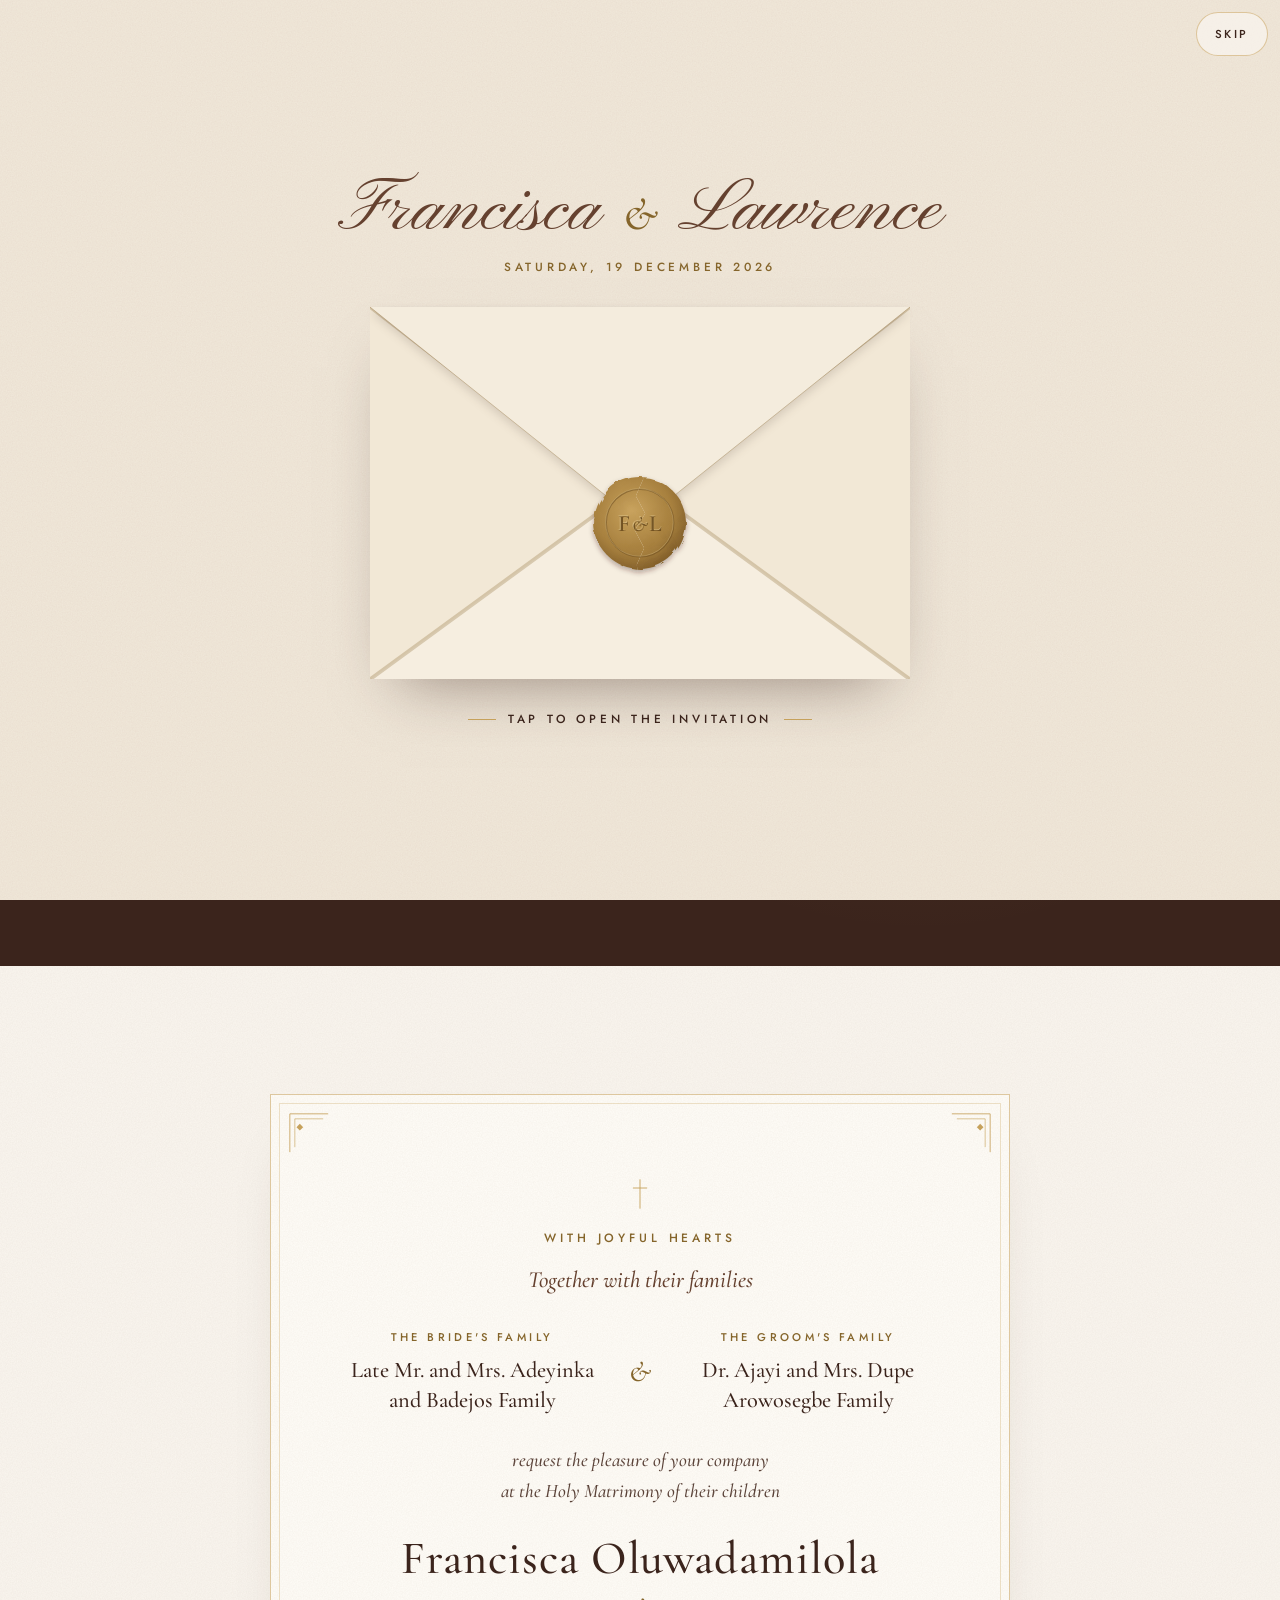
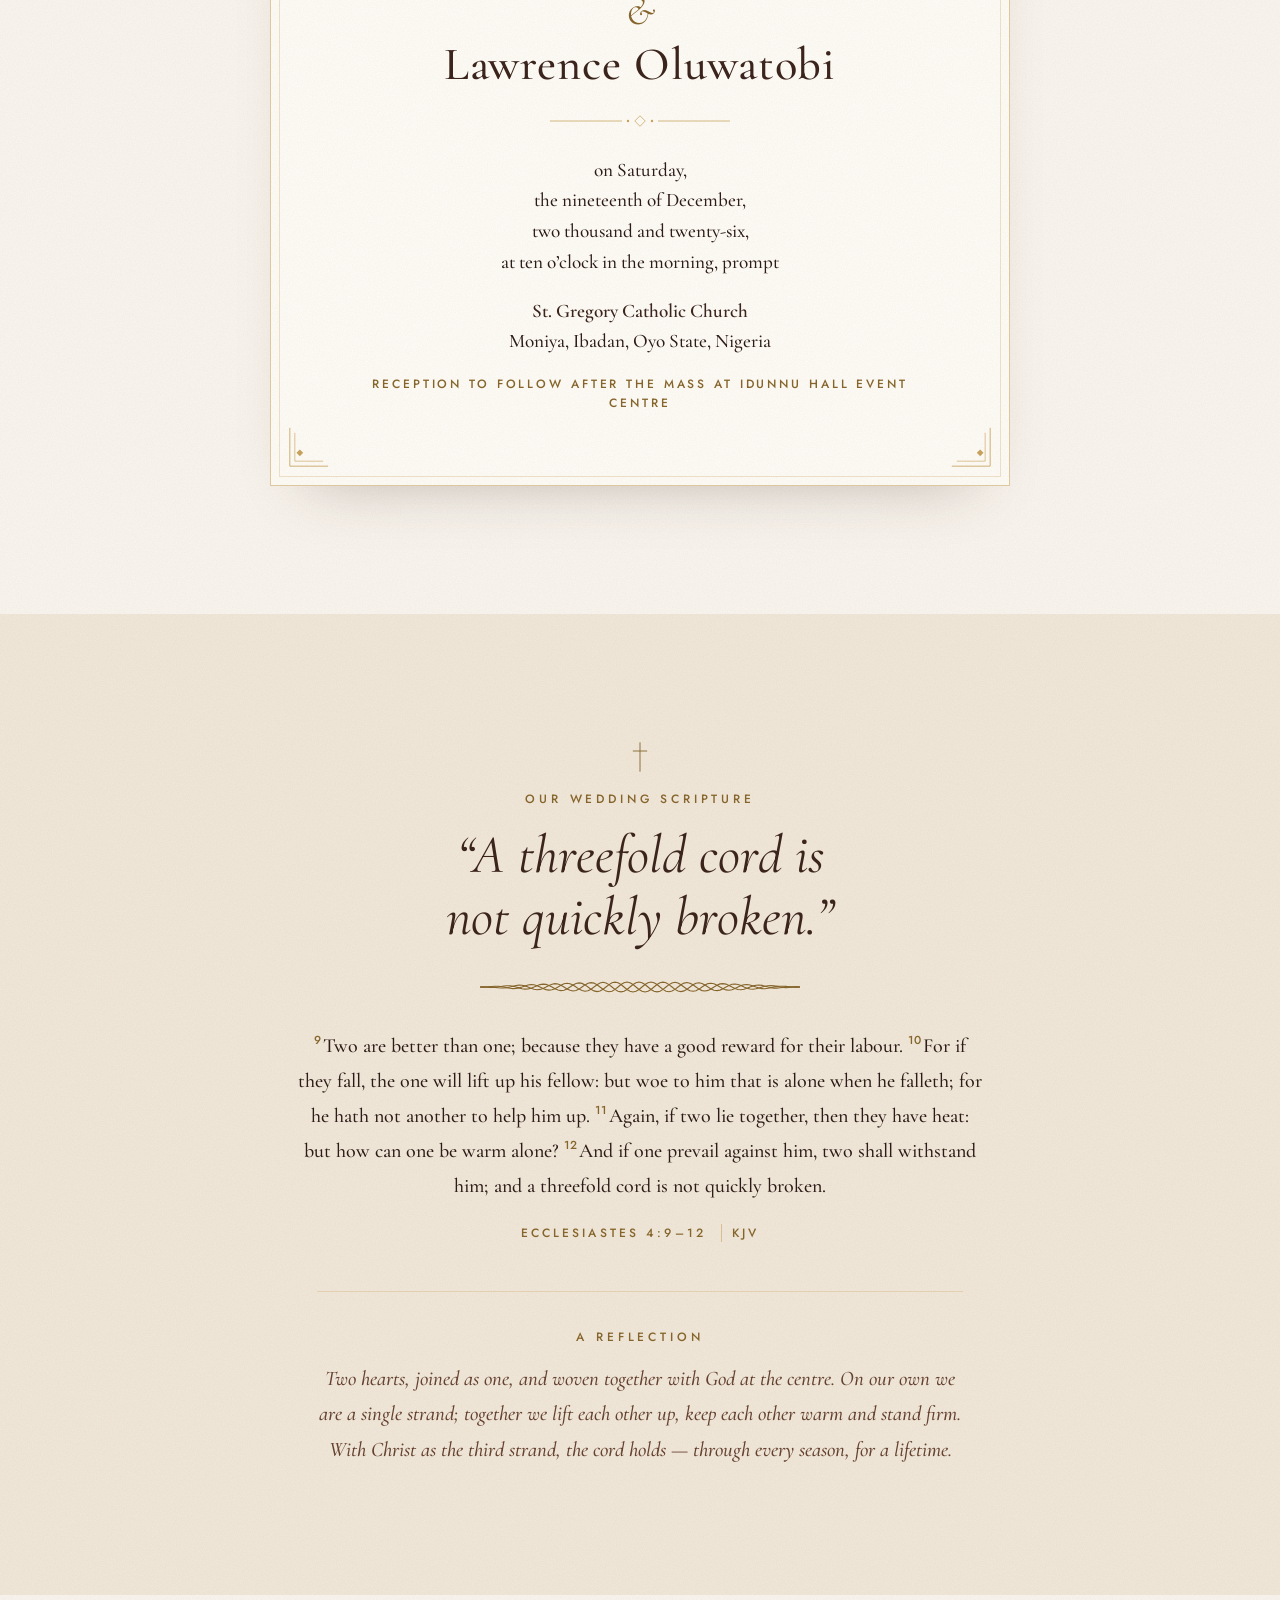
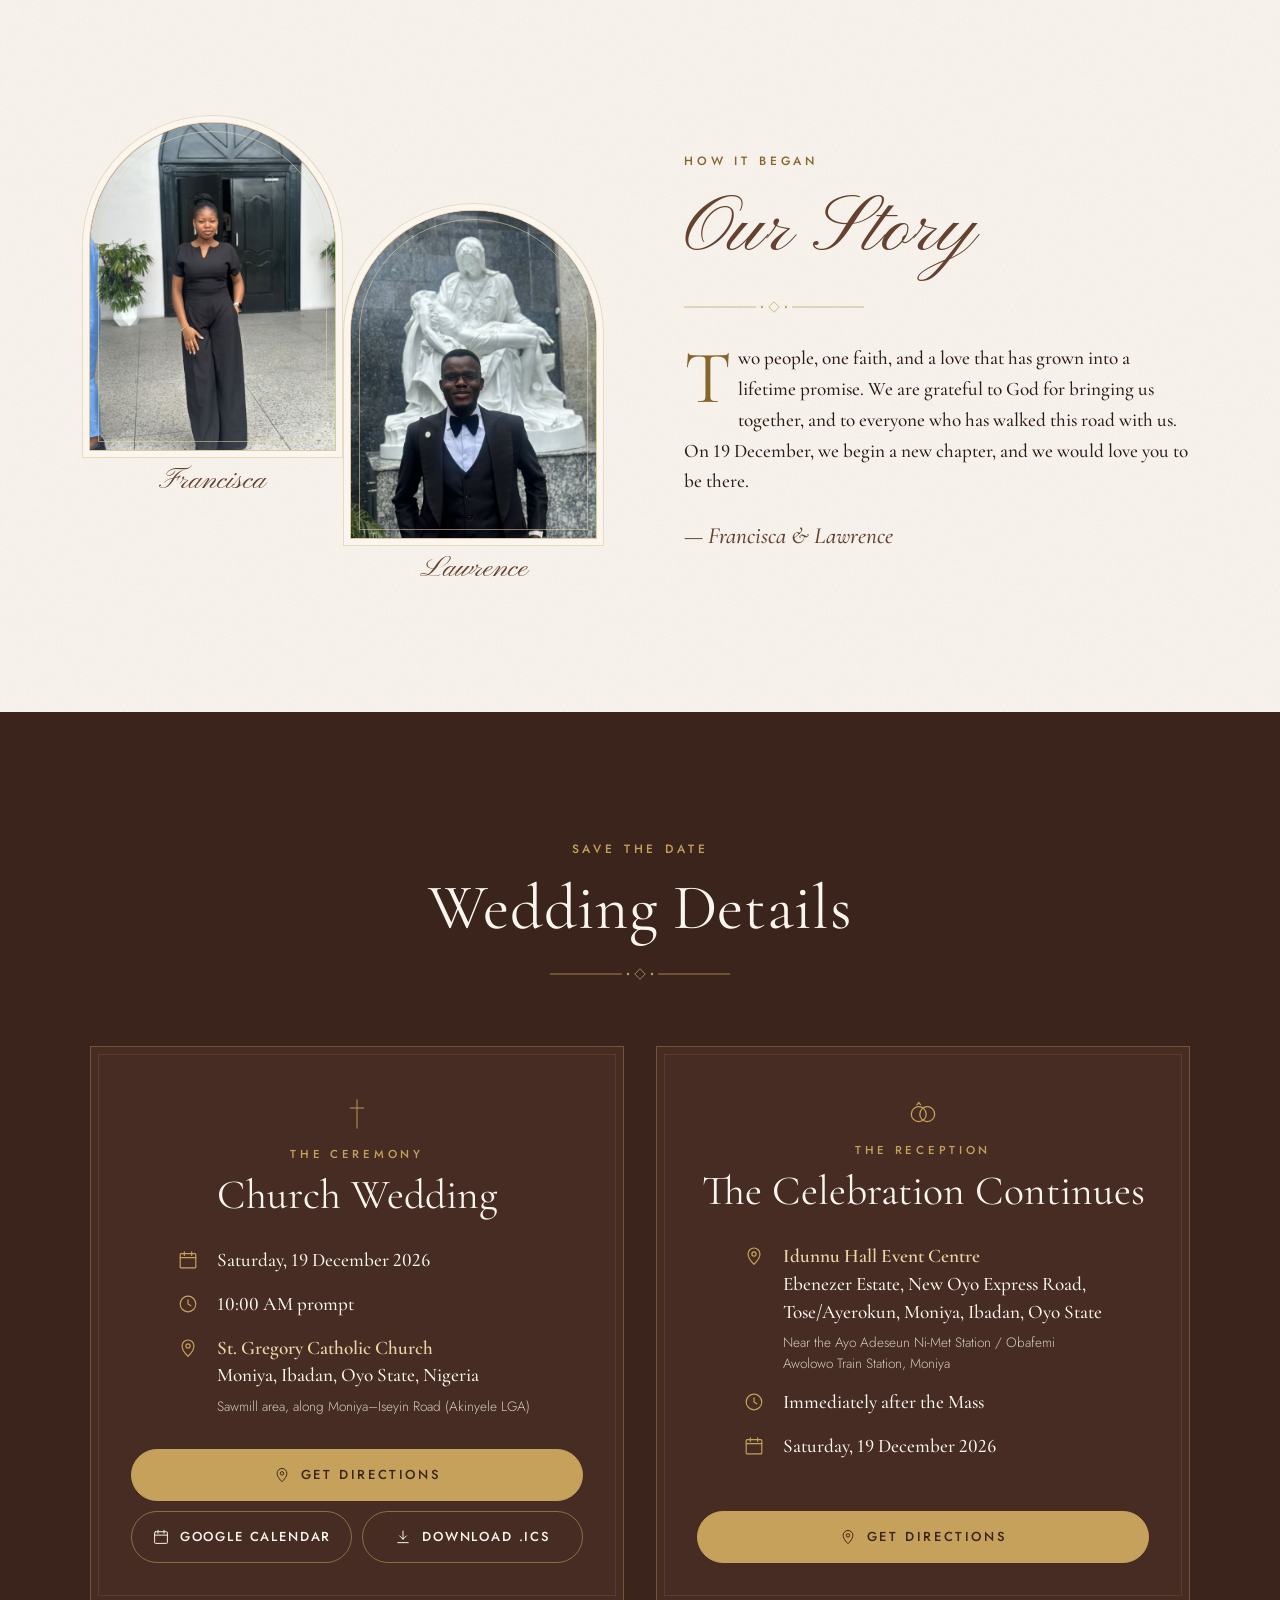
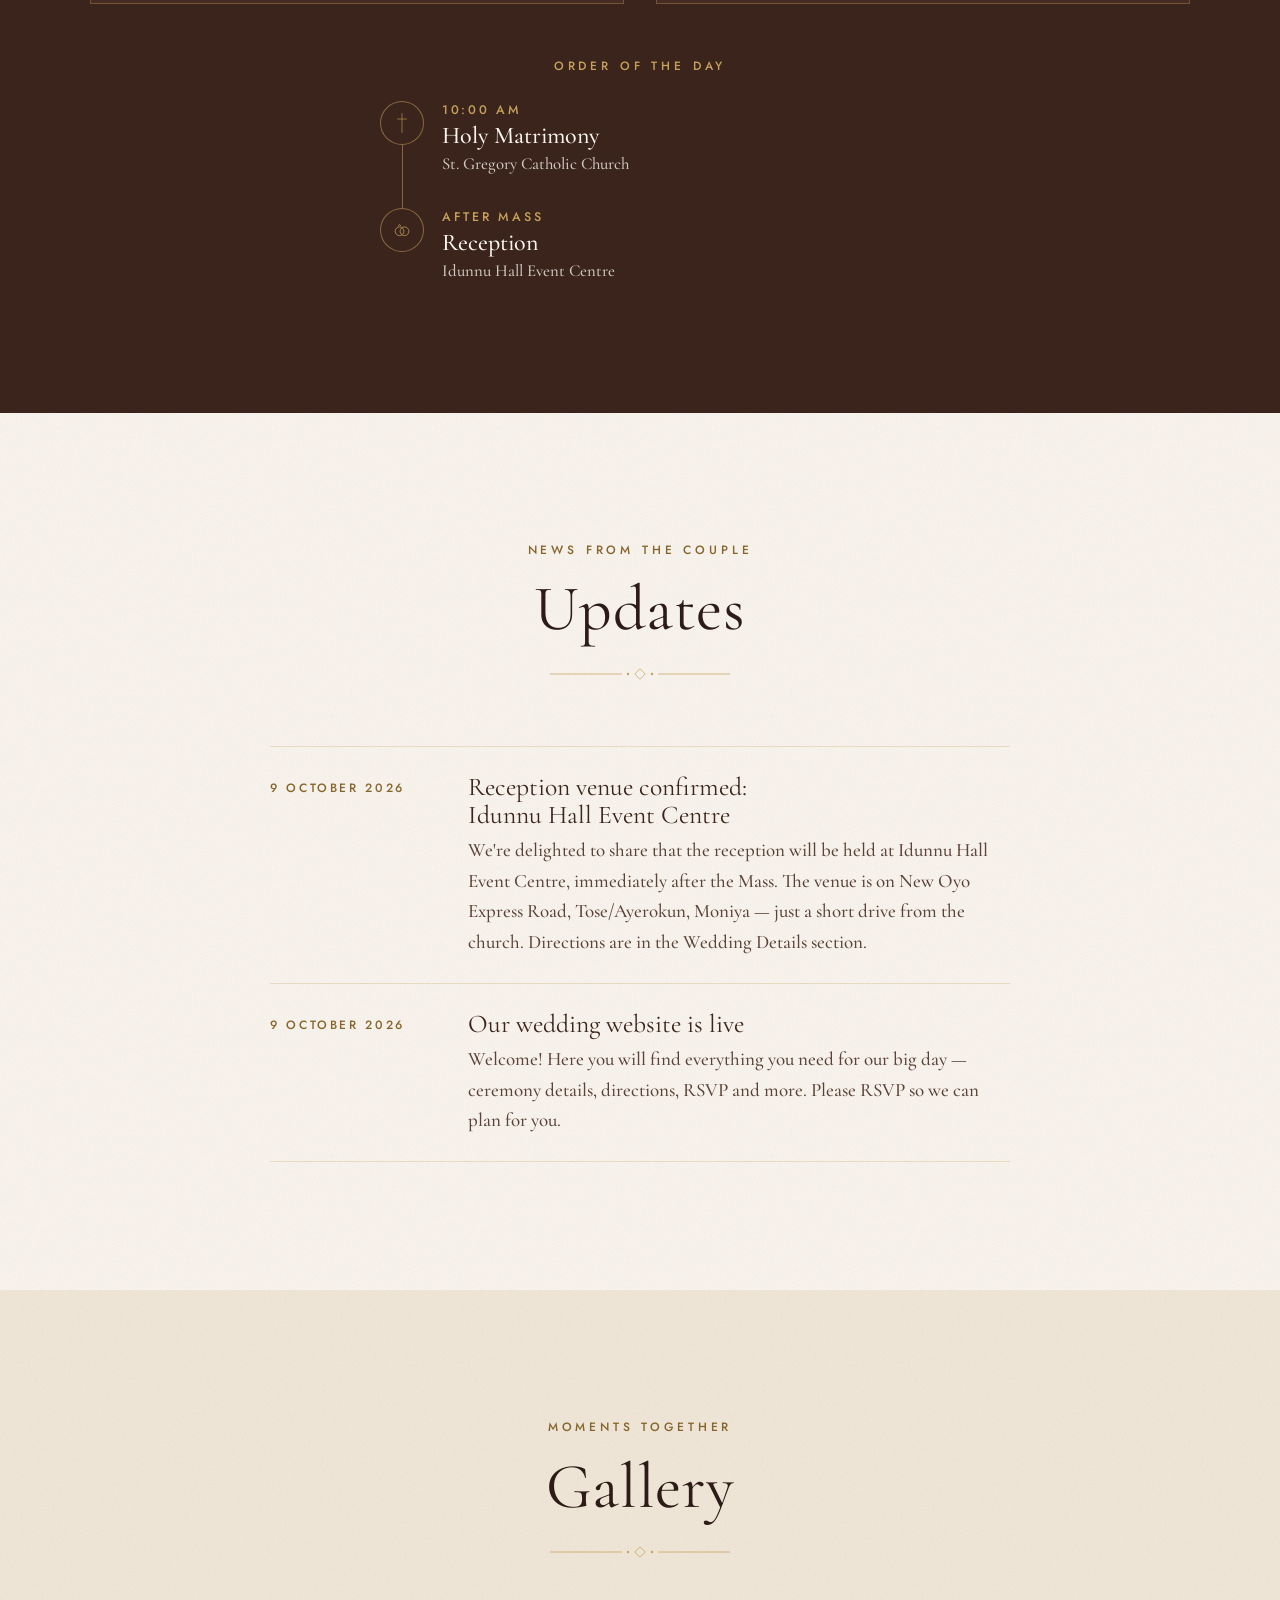
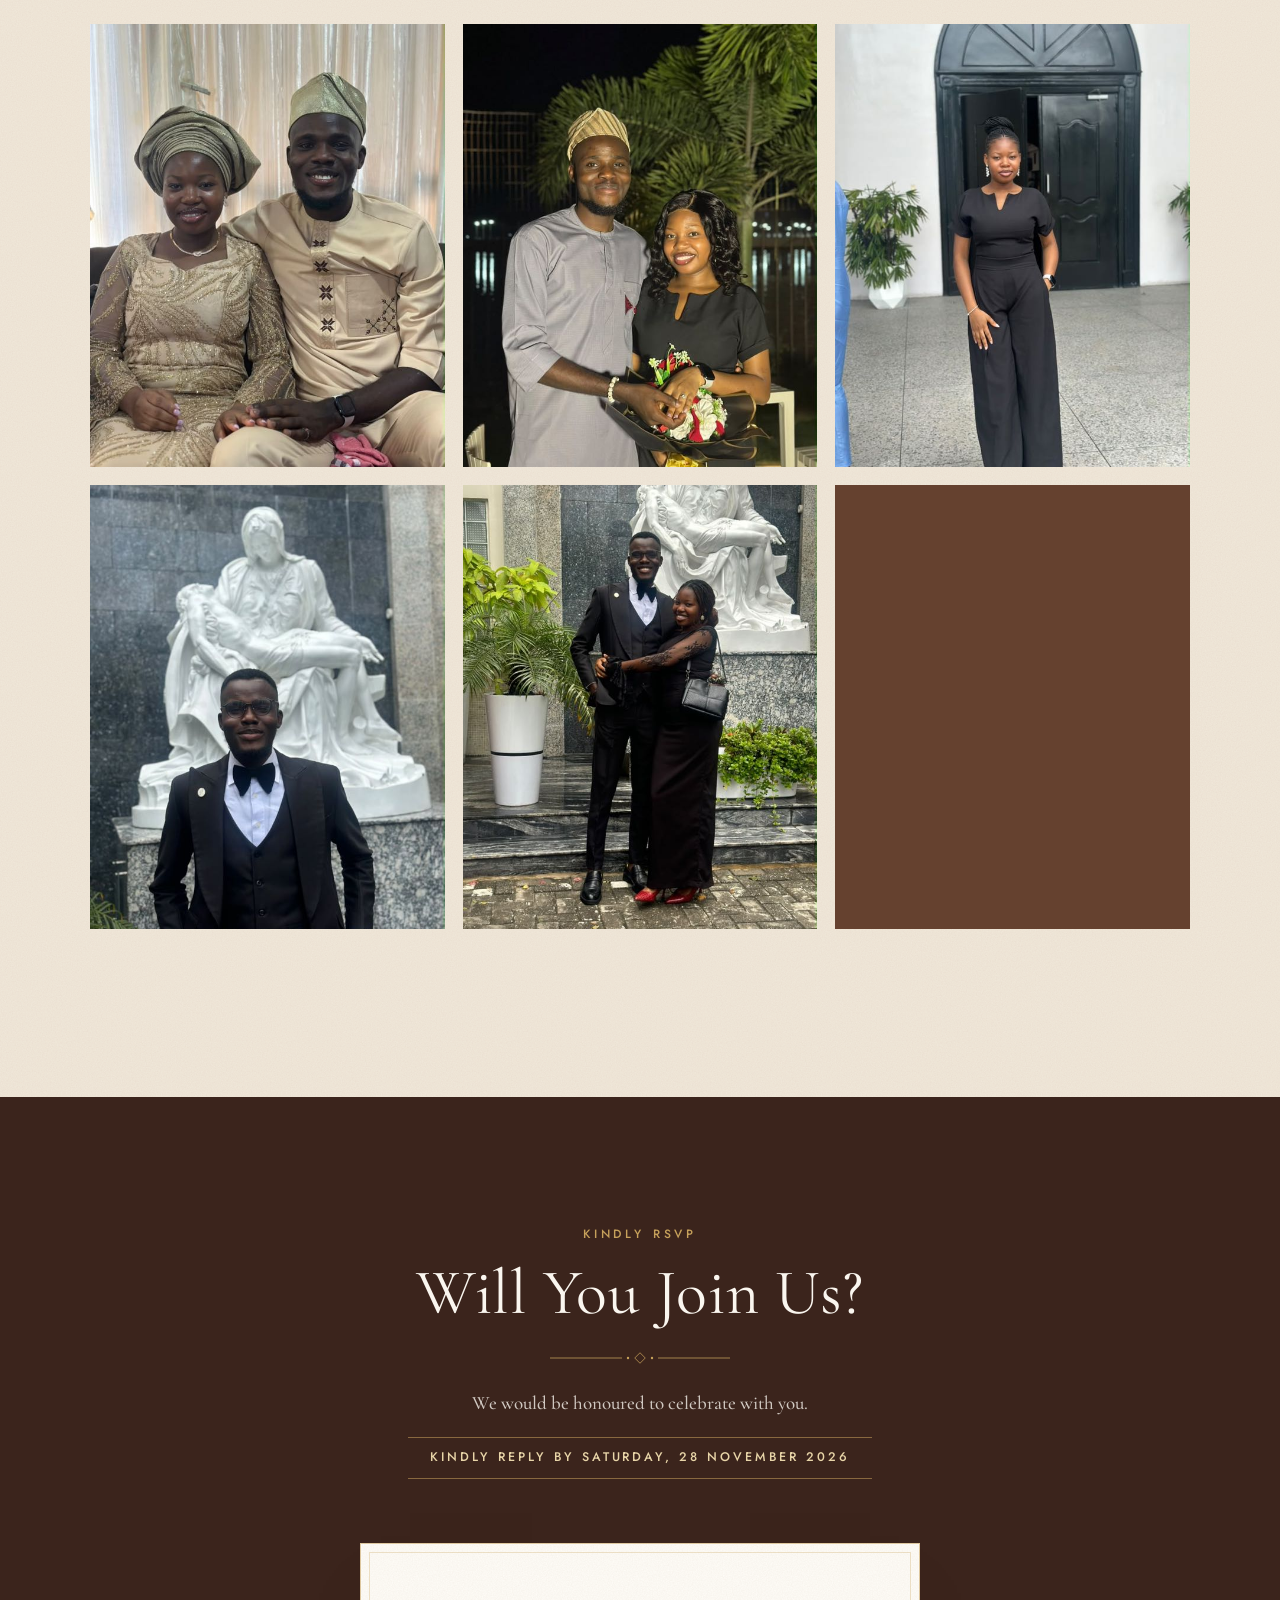
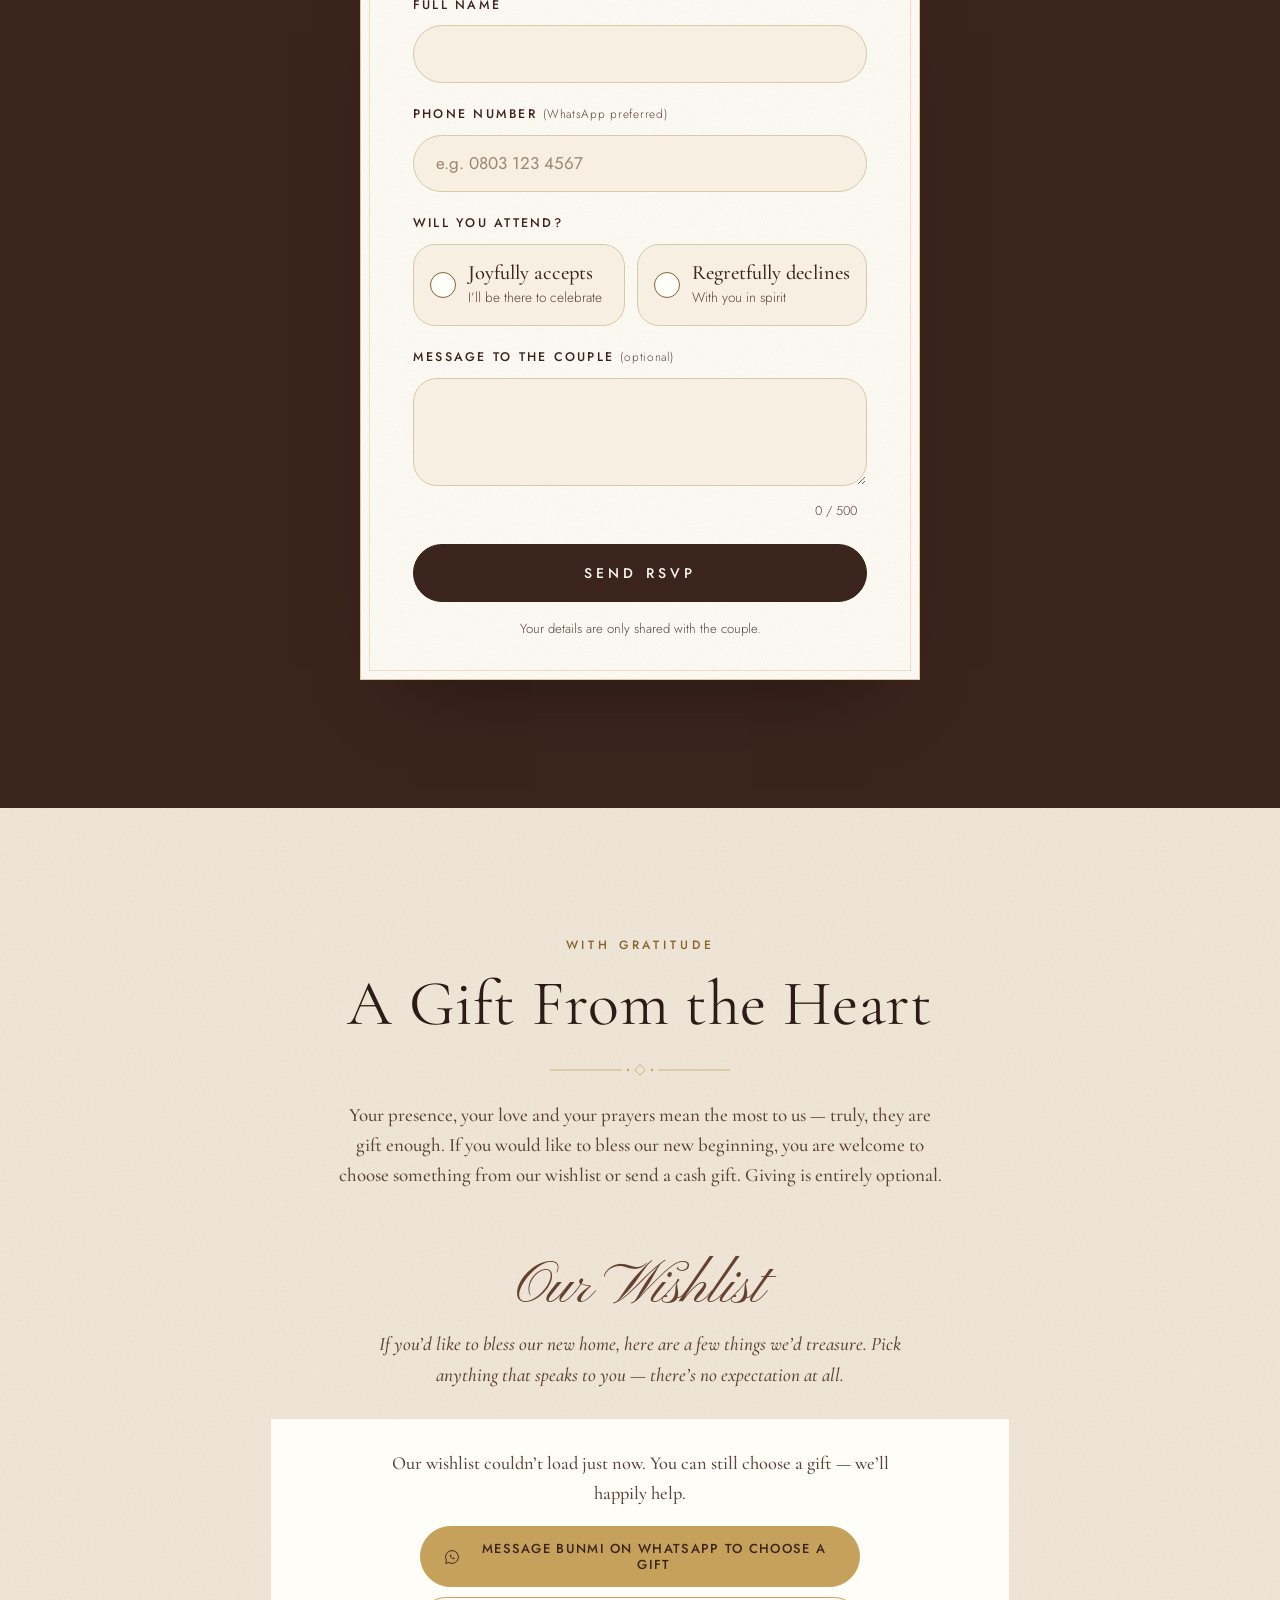
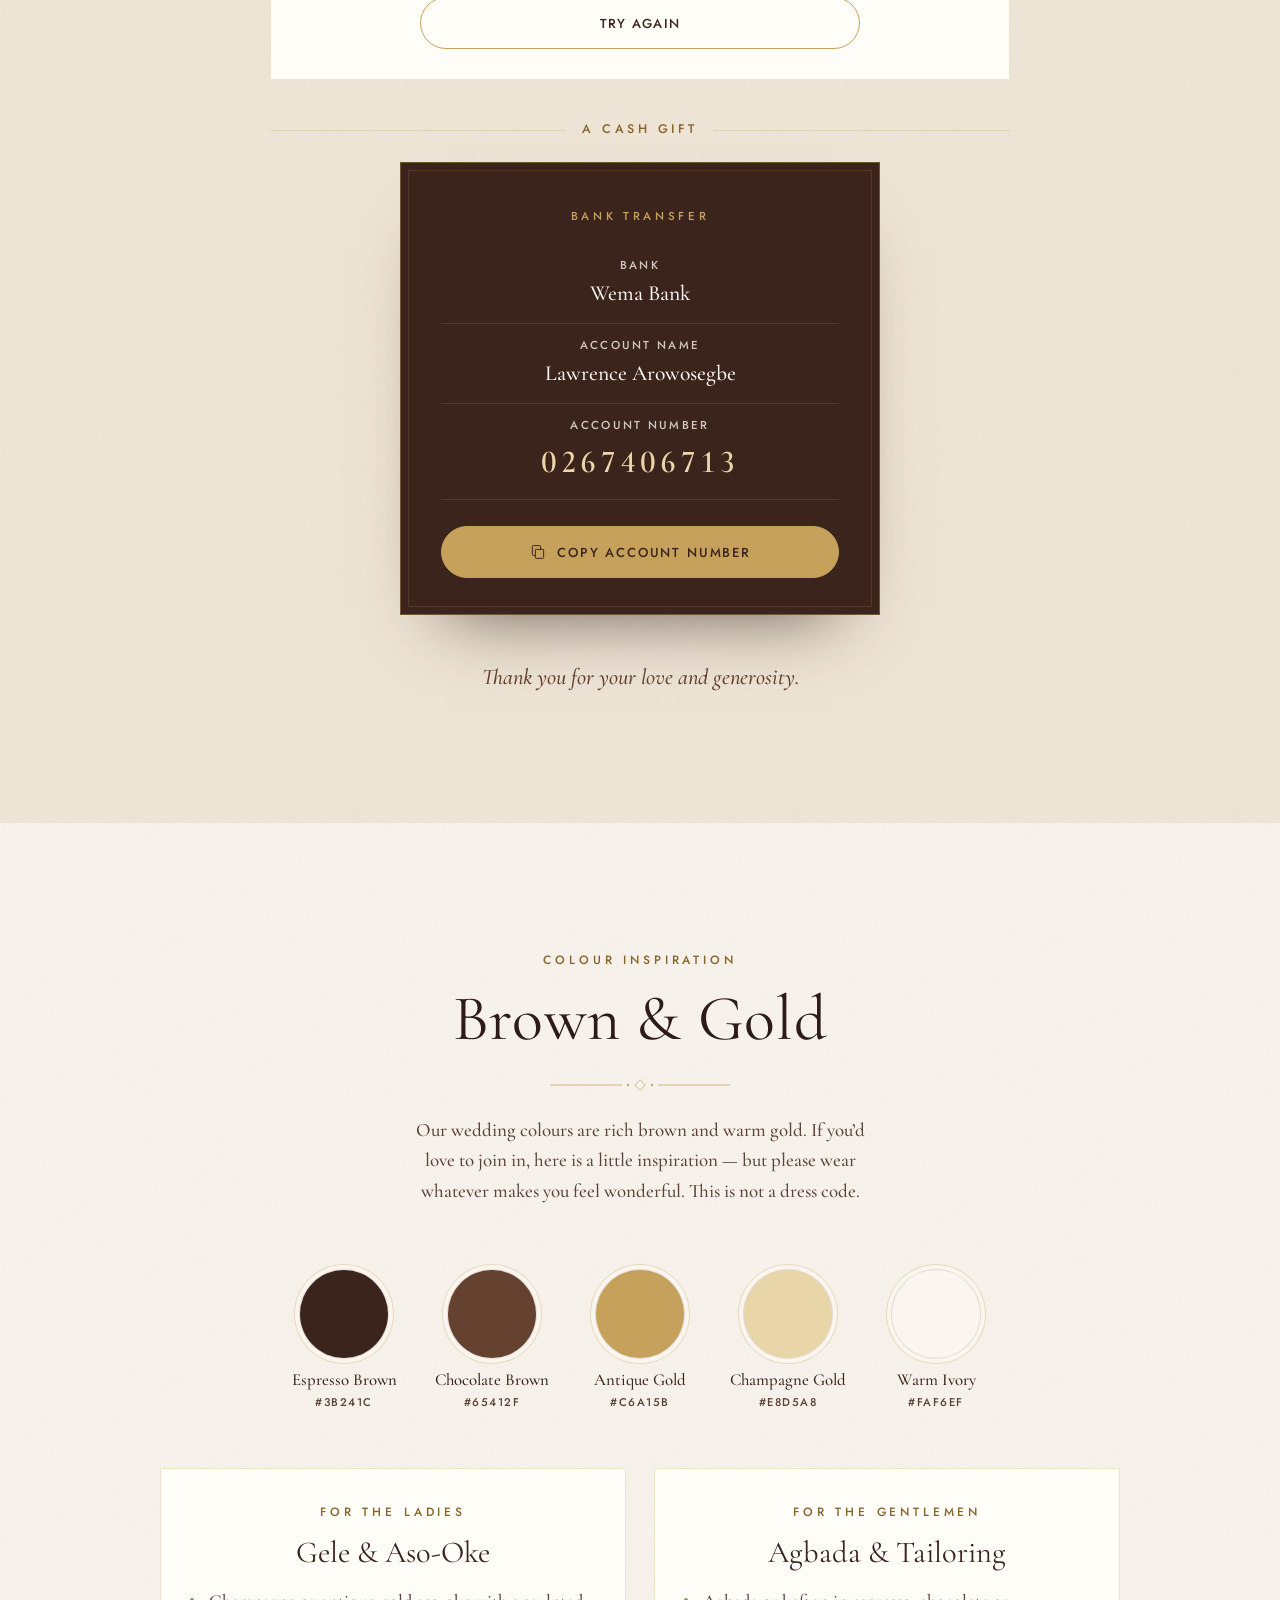
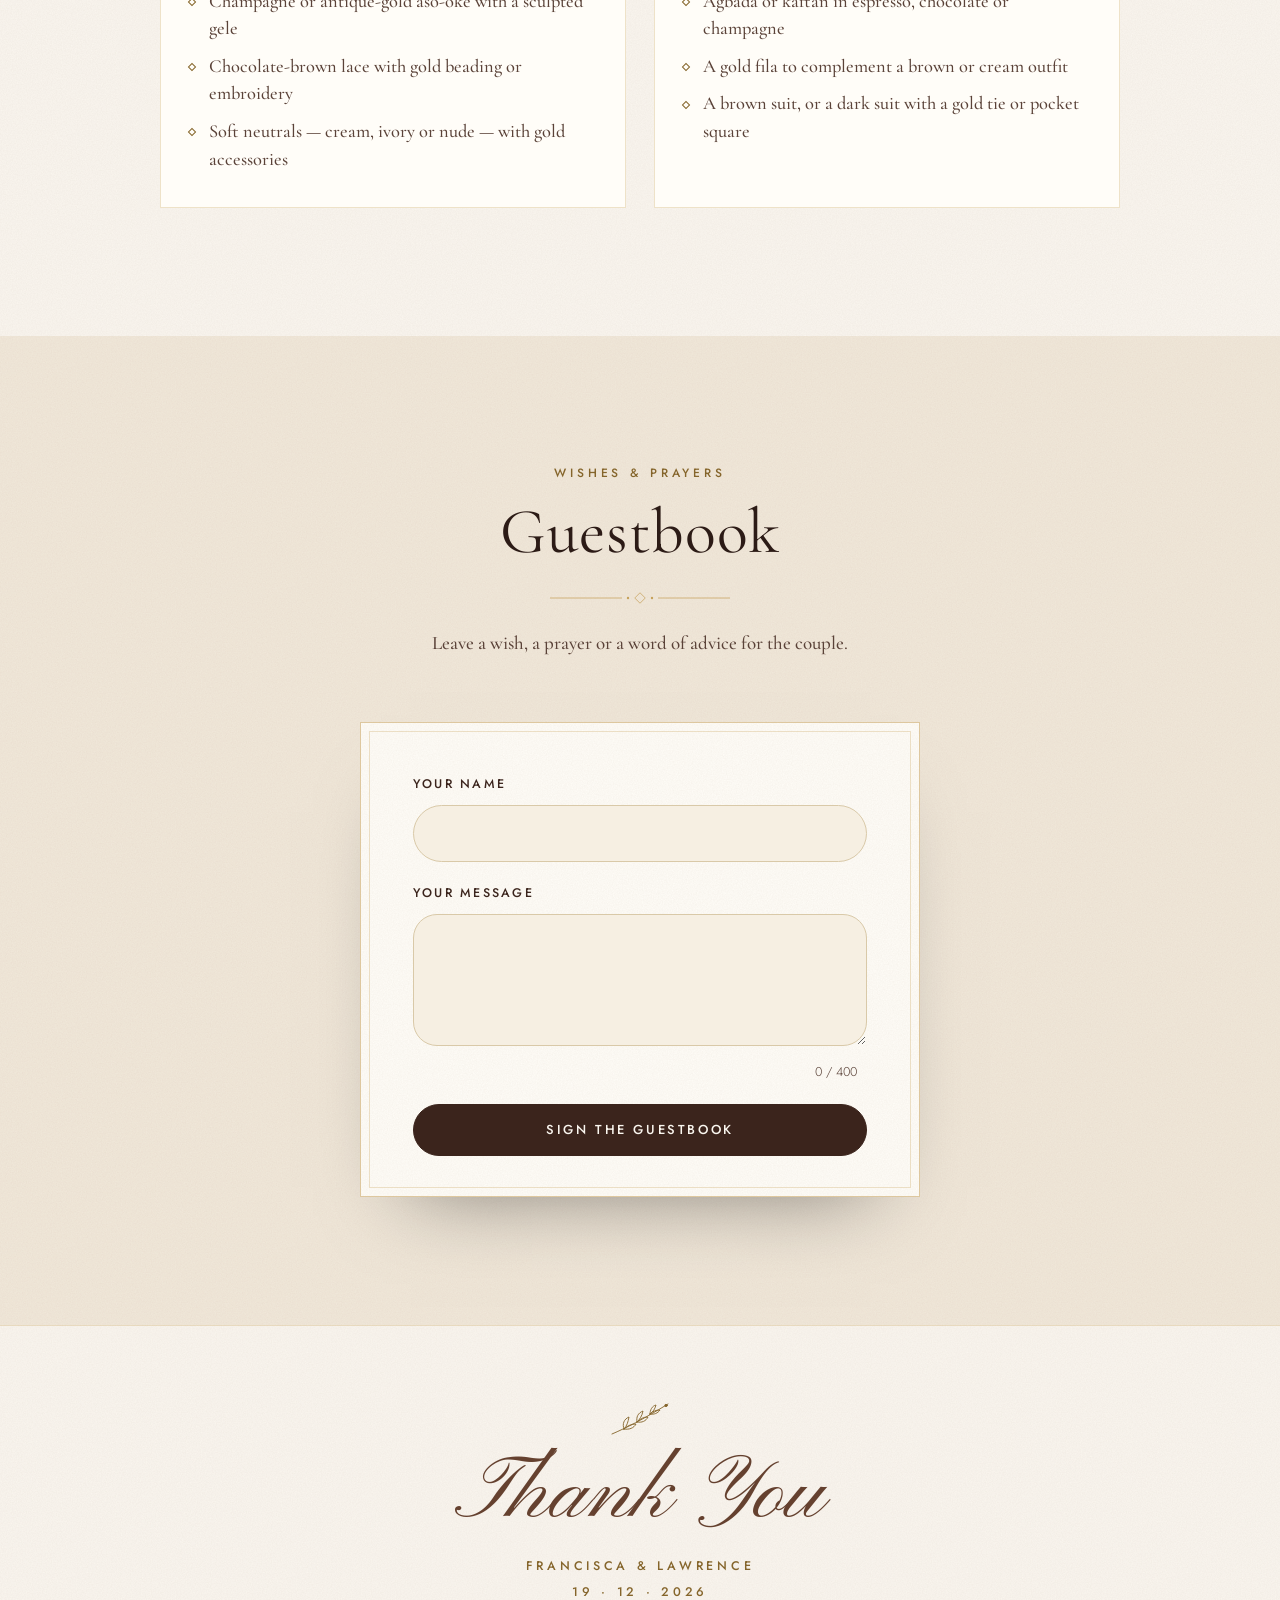
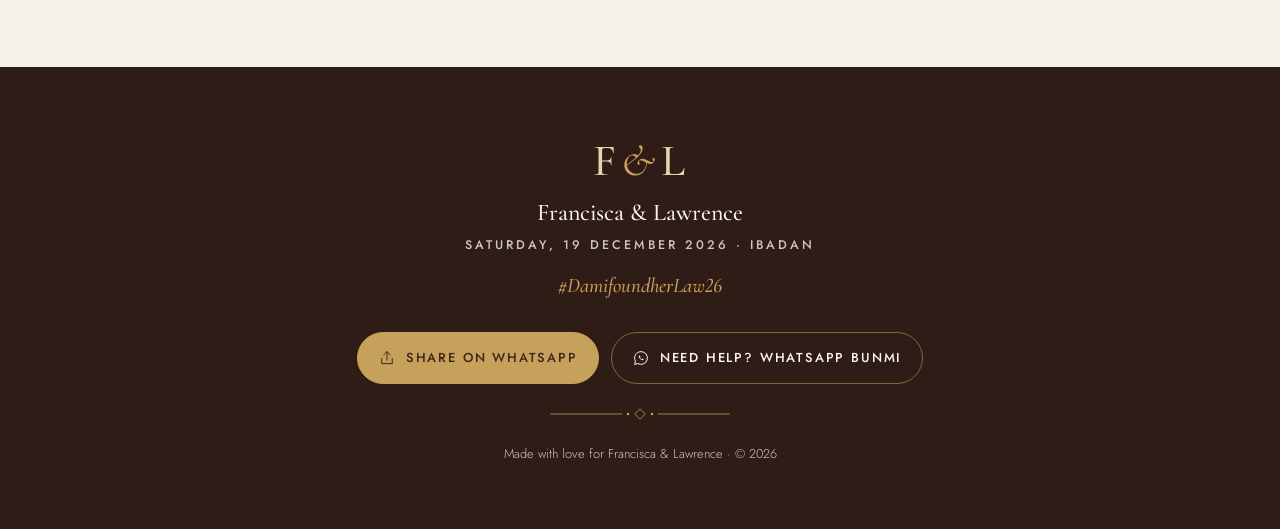
==== commit a840b710: "Update reception address to New Oyo Express Road, Tose/Ayerokun, Moniya" ====
--- a/site-v1/index.html
+++ b/site-v1/index.html
@@ -36,7 +36,7 @@
   <link rel="preconnect" href="https://script.googleusercontent.com">
   <link rel="stylesheet" href="https://fonts.googleapis.com/css2?family=Cormorant+Garamond:ital,wght@0,400;0,500;0,600;1,400;1,500&family=Jost:wght@300;400;500&family=Pinyon+Script&display=swap">
   <link rel="preload" as="image" href="assets/photos/couple-church.jpg" fetchpriority="high">
-  <link rel="stylesheet" href="css/styles.css?v=202610101649">
+  <link rel="stylesheet" href="css/styles.css?v=202610230927">
 
   <!-- Marks that JavaScript is running so scroll animations only apply when they can finish. -->
   <script>
@@ -53,8 +53,8 @@
       } catch (e) { /* storage blocked: let main.js decide */ }
     })(document.documentElement);
   </script>
-  <script src="config.js?v=202610101649" defer></script>
-  <script src="js/main.js?v=202610101649" defer></script>
+  <script src="config.js?v=202610230927" defer></script>
+  <script src="js/main.js?v=202610230927" defer></script>
 </head>
 <body>
   <!-- ===== Reusable ornaments & icons (inline SVG sprite) ===== -->
@@ -347,11 +347,11 @@
             <h3 class="event-card__title" id="reception-title">The Celebration Continues</h3>
             <div data-reception-body>
               <ul class="event-card__facts">
-                <li><svg aria-hidden="true"><use href="#i-pin"/></svg><span><strong>Idunnu Hall Event Centre</strong><br>Ebenezer Estate, New Oyo Road, Moniya, Ibadan, Oyo State<small class="event-card__note">Near the Ayo Adeseun Ni-Met Station / Obafemi Awolowo Train Station, Moniya</small></span></li>
+                <li><svg aria-hidden="true"><use href="#i-pin"/></svg><span><strong>Idunnu Hall Event Centre</strong><br>Ebenezer Estate, New Oyo Express Road, Tose/Ayerokun, Moniya, Ibadan, Oyo State<small class="event-card__note">Near the Ayo Adeseun Ni-Met Station / Obafemi Awolowo Train Station, Moniya</small></span></li>
                 <li><svg aria-hidden="true"><use href="#i-clock"/></svg><span>Immediately after the Mass</span></li>
               </ul>
               <div class="event-card__actions">
-                <a class="btn btn--gold btn--block" target="_blank" rel="noopener" href="https://www.google.com/maps/search/?api=1&amp;query=Idunnu+Hall+Event+Centre%2C+Ebenezer+Estate%2C+New+Oyo+Road%2C+Moniya%2C+Ibadan"><svg aria-hidden="true"><use href="#i-pin"/></svg>Get Directions</a>
+                <a class="btn btn--gold btn--block" target="_blank" rel="noopener" href="https://www.google.com/maps/search/?api=1&amp;query=Idunnu+Hall%2C+Ebenezer+Estate%2C+New+Oyo+Express+Road%2C+Tose%2FAyerokun%2C+Moniya%2C+Ibadan"><svg aria-hidden="true"><use href="#i-pin"/></svg>Get Directions</a>
               </div>
             </div>
           </article>
